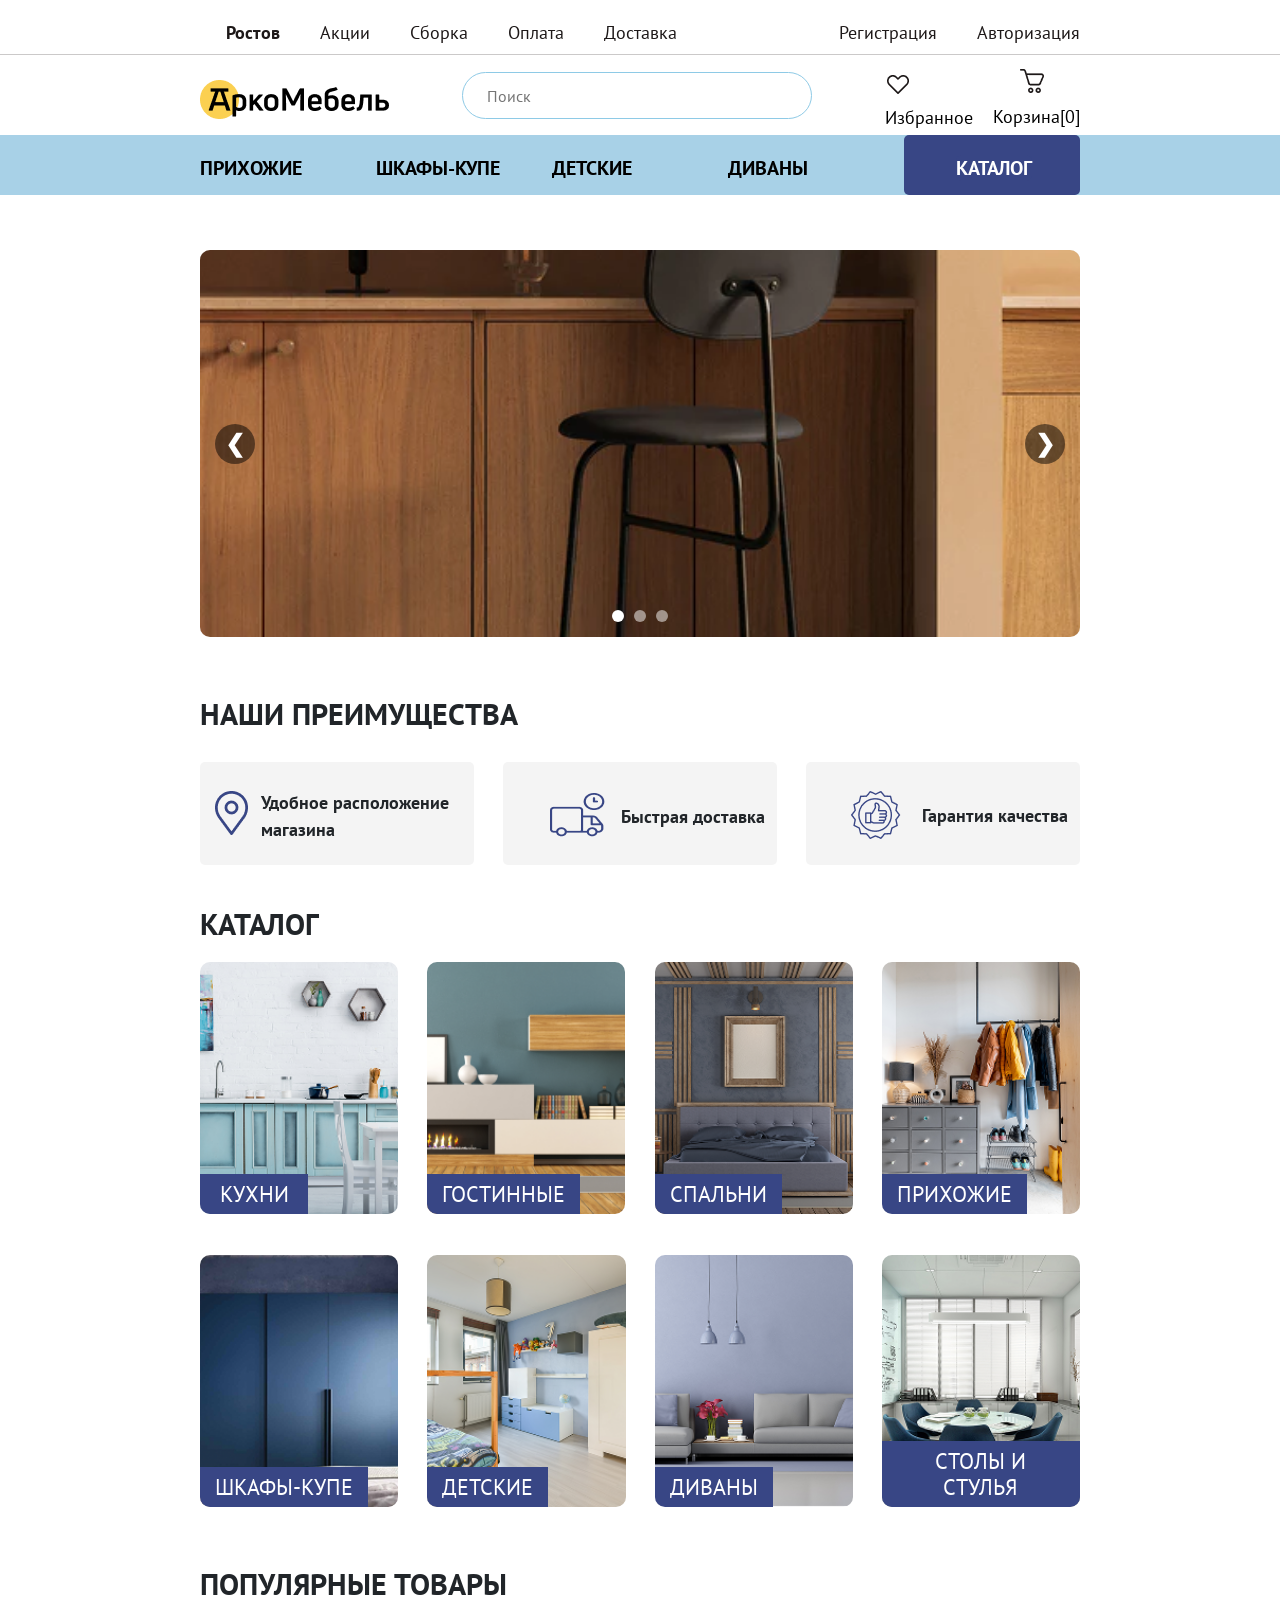
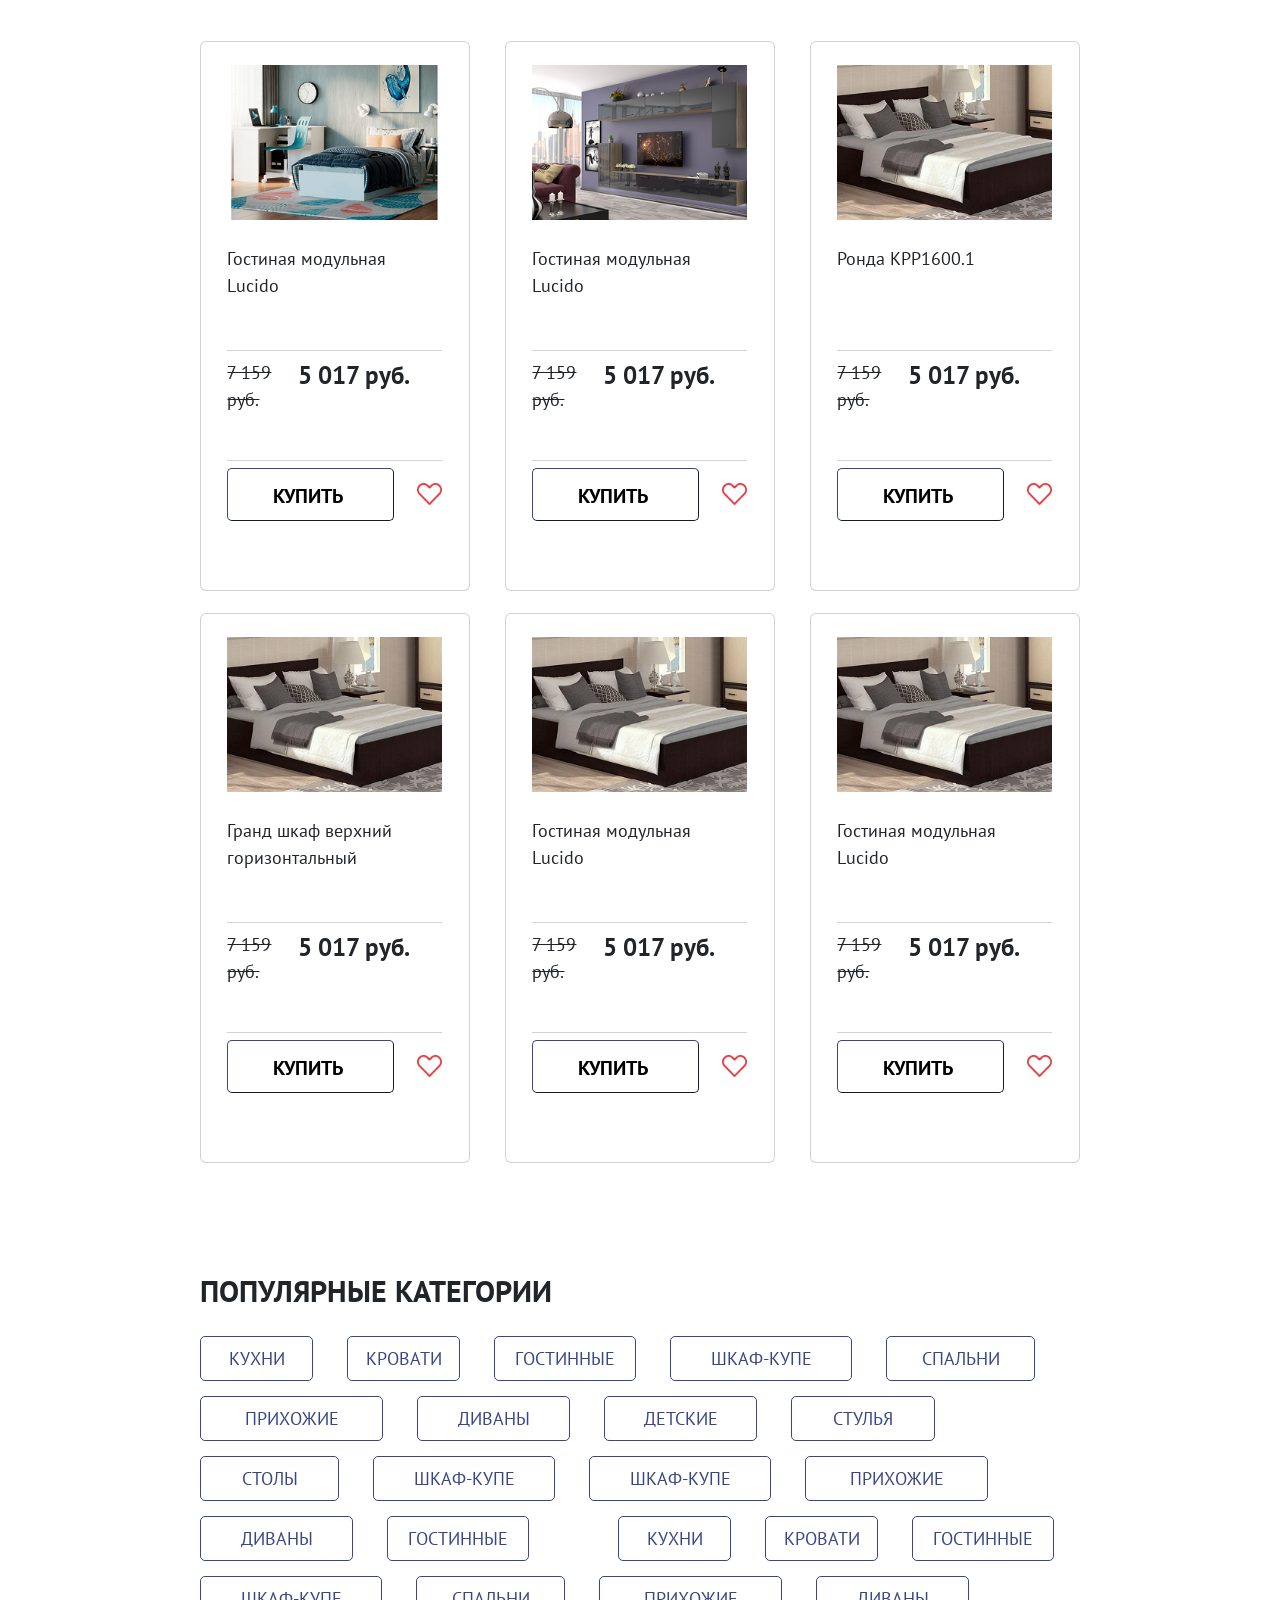
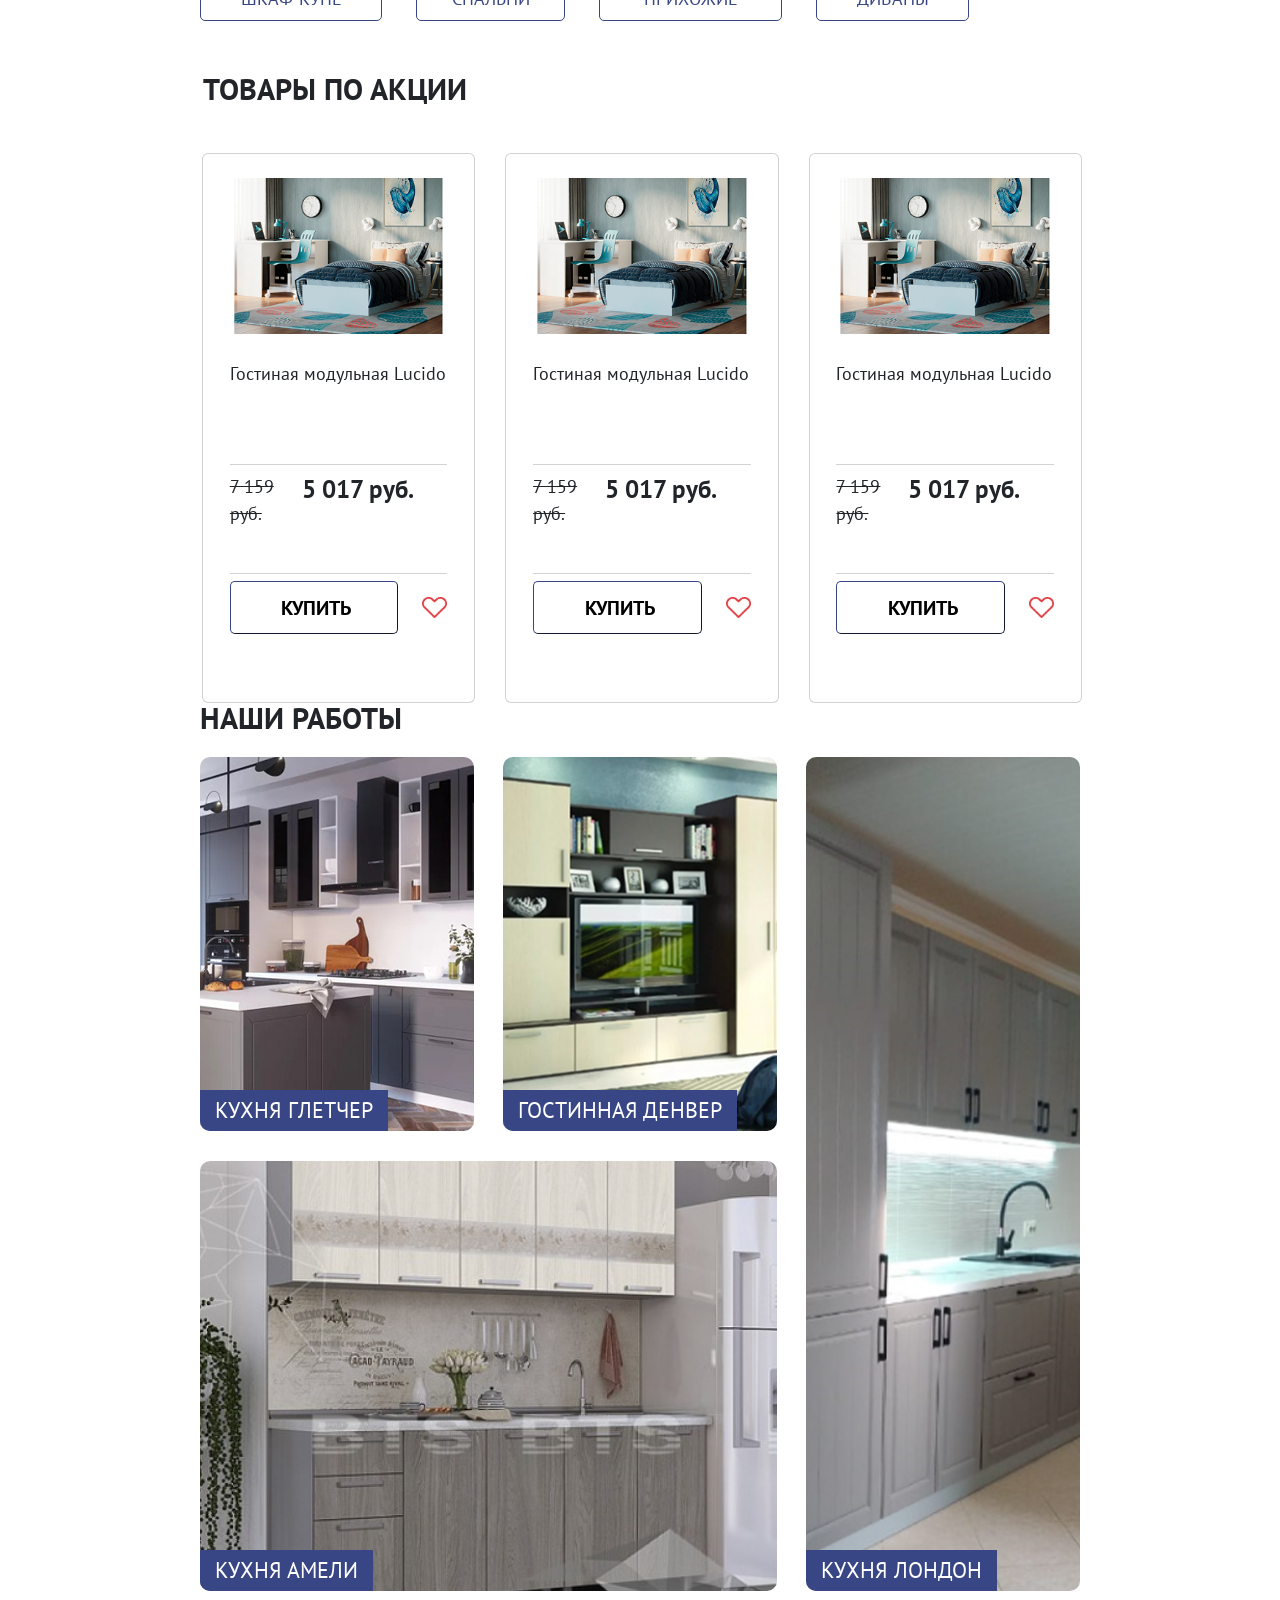
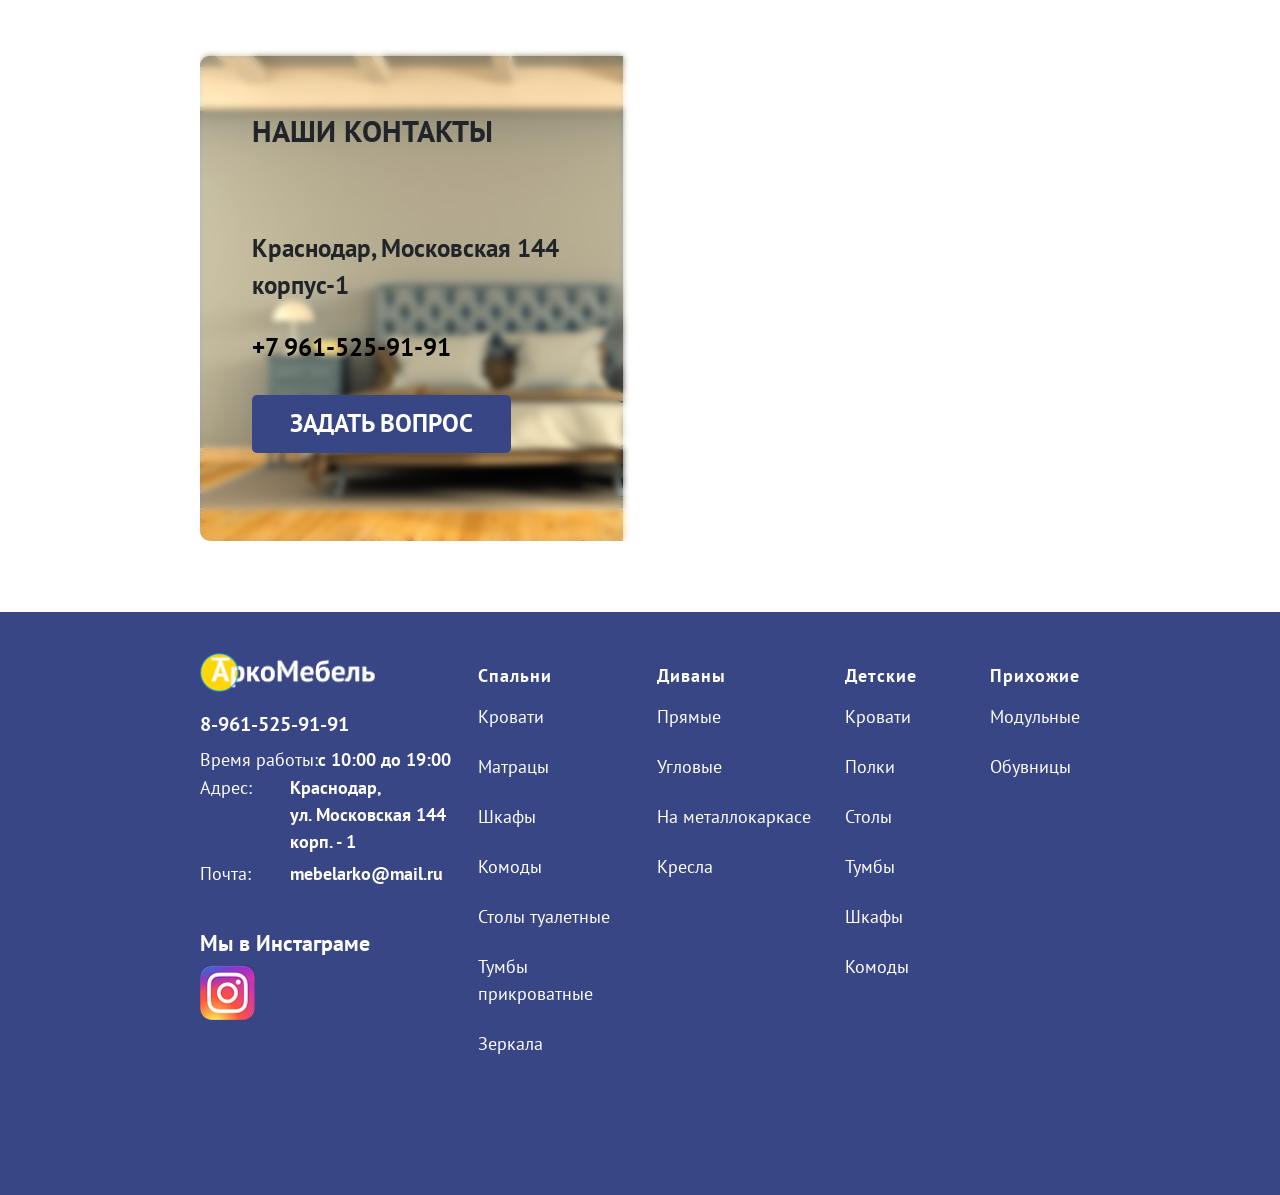
==== index.html @ fea95e52 "feat: add map" ====
<!DOCTYPE html>
<html lang="en">

<head>
    <meta charset="UTF-8">
    <meta name="viewport" content="width=device-width, initial-scale=1.0">
    <title>Акромебель</title>
    <link rel="stylesheet" href="styles/styles.css">
    <link rel="stylesheet" href="styles/header.css">
    <link rel="stylesheet" href="styles/main.css">
    <link rel="stylesheet" href="styles/footer.css">
    <link rel="stylesheet" href="styles/animations.css">
    <link rel="stylesheet" href="styles/preloader.css">
    <link rel="stylesheet" href="styles/slider.css">
    <link rel="preconnect" href="https://fonts.googleapis.com">
    <link rel="preconnect" href="https://fonts.gstatic.com" crossorigin>
    <link href="https://fonts.googleapis.com/css2?family=PT+Sans:wght@400&display=swap" rel="stylesheet">
    <link href="https://fonts.googleapis.com/css2?family=PT+Sans:wght@400;700&display=swap" rel="stylesheet">
    <link href="https://cdn.jsdelivr.net/npm/bootstrap@5.3.0/dist/css/bootstrap.min.css" rel="stylesheet">

</head>

<body class="page-main">

    <div id="preloader" class="preloader">
        <div class="spinner"></div>
    </div>

    <header></header>

    <main>
        <div class="wrapper">

            <div class="slider-container">
                <div class="slider">
                    <div class="slides">
                        <img src="images/Барный стул метталик.webp" alt="Слайд 1">
                        <img src="images/Детская кровть Сказка.jpg" alt="Слайд 2">
                        <img src="images/Диван прямой Люкс.jpg" alt="Слайд 3">
                    </div>
                    <button class="slider-btn prev">❮</button>
                    <button class="slider-btn next">❯</button>
                </div>
                <div class="slider-dots"></div>
            </div>

            <div class="advantages">
                <div class="advantagesText">
                    НАШИ ПРЕИМУЩЕСТВА
                </div>
                <div class="goodLocation">
                    <div class="goodLocation-logo">
                        <img src="images/logoLocation.png" alt="">
                    </div>
                    <div class="goodLocation-text">
                        Удобное расположение магазина
                    </div>
                </div>
                <div class="fastDelivery">
                    <div class="fastDelivery-logo">
                        <img src="images/logoDelivery.png" alt="">
                    </div>
                    <div class="fastDelivery-text">
                        Быстрая доставка
                    </div>
                </div>
                <div class="lowPrice">
                    <div class="lowPrice-logo">
                        <img src="images/logoPrice.png" alt="">
                    </div>
                    <div class="lowPrice-text">
                        <div>Низкие цены</div>
                        <div>Если найдете дешевле - <br>сделаем скидку</div>
                    </div>
                </div>
                <div class="qualityAssurance">
                    <div class="qualityAssurance-logo">
                        <img src="images/logo qualityAssurance.png" alt="">
                    </div>
                    <div class="qualityAssurance-text">
                        Гарантия качества
                    </div>
                </div>
            </div>

            <div class="catalog">
                <div class="catalogText">
                    КАТАЛОГ
                </div>
                <div class="catalogElements">
                    <div>
                        <img src="images/Кухни.png" alt="">
                        <div>КУХНИ</div>
                    </div>
                    <div>
                        <img src="images/Гостинные.png" alt="">
                        <div>ГОСТИННЫЕ</div>
                    </div>
                    <div>
                        <img src="images/Спальни.png" alt="">
                        <div>СПАЛЬНИ</div>
                    </div>
                    <div>
                        <img src="images/Прихожие.png" alt="">
                        <div>ПРИХОЖИЕ</div>
                    </div>
                    <div>
                        <img src="images/Шкафы-купе.png" alt="">
                        <div>ШКАФЫ-КУПЕ</div>
                    </div>
                    <div>
                        <img src="images/Детские.png" alt="">
                        <div>ДЕТСКИЕ</div>
                    </div>
                    <div>
                        <img src="images/Диваны.png" alt="">
                        <div>ДИВАНЫ</div>
                    </div>
                    <div>
                        <img src="images/Столы и стулья.png" alt="">
                        <div>СТОЛЫ И СТУЛЬЯ</div>
                    </div>
                </div>
            </div>
            <div class="popularProducts">
                <div class="popularProductsText">
                    ПОПУЛЯРНЫЕ ТОВАРЫ
                </div>
                <div class="productCards">
                    <div class="card">
                        <div class="cardImage">
                            <img src="images/Кровать 5.png" alt="">
                        </div>
                        <div class="cardText">Гостиная модульная Lucido</div>
                        <div class="cardPrice">
                            <div class="prePrice">7 159 руб.</div>
                            <div class="price">5 017 руб.</div>
                        </div>
                        <div class="buyButtonAndLike">
                            <button class="buyButton">КУПИТЬ</button>
                            <div class="like"><img src="images/like.png" alt=""></div>
                        </div>
                    </div>
                    <div class="card">
                        <div class="cardImage">
                            <img src="images/Lucido.png" alt="">
                        </div>
                        <div class="cardText">Гостиная модульная Lucido</div>
                        <div class="cardPrice">
                            <div class="prePrice">7 159 руб.</div>
                            <div class="price">5 017 руб.</div>
                        </div>
                        <div class="buyButtonAndLike">
                            <button class="buyButton">КУПИТЬ</button>
                            <div class="like"><img src="images/like.png" alt=""></div>
                        </div>
                    </div>
                    <div class="card">
                        <div class="cardImage">
                            <img src="images/Ронда.png" alt="">
                        </div>
                        <div class="cardText">Ронда КРР1600.1</div>
                        <div class="cardPrice">
                            <div class="prePrice">7 159 руб.</div>
                            <div class="price">5 017 руб.</div>
                        </div>
                        <div class="buyButtonAndLike">
                            <button class="buyButton">КУПИТЬ</button>
                            <div class="like"><img src="images/like.png" alt=""></div>
                        </div>
                    </div>
                    <div class="card">
                        <div class="cardImage">
                            <img src="images/Ронда.png" alt="">
                        </div>
                        <div class="cardText">Гранд шкаф верхний горизонтальный</div>
                        <div class="cardPrice">
                            <div class="prePrice">7 159 руб.</div>
                            <div class="price">5 017 руб.</div>
                        </div>
                        <div class="buyButtonAndLike">
                            <button class="buyButton">КУПИТЬ</button>
                            <div class="like"><img src="images/like.png" alt=""></div>
                        </div>
                    </div>
                    <div class="card">
                        <div class="cardImage">
                            <img src="images/Ронда.png" alt="">
                        </div>
                        <div class="cardText">Гостиная модульная Lucido</div>
                        <div class="cardPrice">
                            <div class="prePrice">7 159 руб.</div>
                            <div class="price">5 017 руб.</div>
                        </div>
                        <div class="buyButtonAndLike">
                            <button class="buyButton">КУПИТЬ</button>
                            <div class="like"><img src="images/like.png" alt=""></div>
                        </div>
                    </div>
                    <div class="card">
                        <div class="cardImage">
                            <img src="images/Ронда.png" alt="">
                        </div>
                        <div class="cardText">Гостиная модульная Lucido</div>
                        <div class="cardPrice">
                            <div class="prePrice">7 159 руб.</div>
                            <div class="price">5 017 руб.</div>
                        </div>
                        <div class="buyButtonAndLike">
                            <button class="buyButton">КУПИТЬ</button>
                            <div class="like"><img src="images/like.png" alt=""></div>
                        </div>
                    </div>
                    <div class="card">
                        <div class="cardImage">
                            <img src="images/Ронда.png" alt="">
                        </div>
                        <div class="cardText">Гостиная модульная Lucido</div>
                        <div class="cardPrice">
                            <div class="prePrice">7 159 руб.</div>
                            <div class="price">5 017 руб.</div>
                        </div>
                        <div class="buyButtonAndLike">
                            <button class="buyButton">КУПИТЬ</button>
                            <div class="like"><img src="images/like.png" alt=""></div>
                        </div>
                    </div>
                    <div class="card">
                        <div class="cardImage">
                            <img src="images/Ронда.png" alt="">
                        </div>
                        <div class="cardText">Гостиная модульная Lucido</div>
                        <div class="cardPrice">
                            <div class="prePrice">7 159 руб.</div>
                            <div class="price">5 017 руб.</div>
                        </div>
                        <div class="buyButtonAndLike">
                            <button class="buyButton">КУПИТЬ</button>
                            <div class="like"><img src="images/like.png" alt=""></div>
                        </div>
                    </div>
                </div>
            </div>

            <div class="popularCategory">
                <div class="popularCategoryText">
                    ПОПУЛЯРНЫЕ КАТЕГОРИИ
                </div>
                <div class="categoryes">
                    <button class="box box-1">КУХНИ</button>
                    <button class="box box-2">КРОВАТИ</button>
                    <button class="box box-3">ГОСТИННЫЕ</button>
                    <button class="box box-4">ШКАФ-КУПЕ</button>
                    <button class="box box-5">СПАЛЬНИ</button>
                    <button class="box box-6">ПРИХОЖИЕ</button>
                    <button class="box box-7">ДИВАНЫ</button>
                    <button class="box box-8">ДЕТСКИЕ</button>
                    <button class="box box-9">СТУЛЬЯ</button>
                    <button class="box box-10">СТОЛЫ</button>
                    <button class="box box-11">ШКАФ-КУПЕ</button>
                    <button class="box box-12">ШКАФ-КУПЕ</button>
                    <button class="box box-13">ПРИХОЖИЕ</button>
                    <button class="box box-14">ДИВАНЫ</button>
                    <button class="box box-15">ГОСТИННЫЕ</button>
                    <button class="box box-16">КУХНИ</button>
                    <button class="box box-17">КРОВАТИ</button>
                    <button class="box box-18">ГОСТИННЫЕ</button>
                    <button class="box box-19">ШКАФ-КУПЕ</button>
                    <button class="box box-20">СПАЛЬНИ</button>
                    <button class="box box-21">ПРИХОЖИЕ</button>
                    <button class="box box-22">ДИВАНЫ</button>
                    <button class="box box-23">ДЕТСКИЕ</button>

                </div>
            </div>

            <div class="saleProducts">
                <div class="saleProductsText">
                    ТОВАРЫ ПО АКЦИИ
                </div>
                <div class="saleProductCards">
                    <div class="card">
                        <div class="cardImage">
                            <img src="images/Кровать 5.png" alt="">
                        </div>
                        <div class="cardText">Гостиная модульная Lucido</div>
                        <div class="cardPrice">
                            <div class="prePrice">7 159 руб.</div>
                            <div class="price">5 017 руб.</div>
                        </div>
                        <div class="buyButtonAndLike">
                            <button class="buyButton">КУПИТЬ</button>
                            <div class="like"><img src="images/like.png" alt=""></div>
                        </div>
                    </div>
                    <div class="card">
                        <div class="cardImage">
                            <img src="images/Кровать 5.png" alt="">
                        </div>
                        <div class="cardText">Гостиная модульная Lucido</div>
                        <div class="cardPrice">
                            <div class="prePrice">7 159 руб.</div>
                            <div class="price">5 017 руб.</div>
                        </div>
                        <div class="buyButtonAndLike">
                            <button class="buyButton">КУПИТЬ</button>
                            <div class="like"><img src="images/like.png" alt=""></div>
                        </div>
                    </div>
                    <div class="card">
                        <div class="cardImage">
                            <img src="images/Кровать 5.png" alt="">
                        </div>
                        <div class="cardText">Гостиная модульная Lucido</div>
                        <div class="cardPrice">
                            <div class="prePrice">7 159 руб.</div>
                            <div class="price">5 017 руб.</div>
                        </div>
                        <div class="buyButtonAndLike">
                            <button class="buyButton">КУПИТЬ</button>
                            <div class="like"><img src="images/like.png" alt=""></div>
                        </div>
                    </div>
                    <div class="card">
                        <div class="cardImage">
                            <img src="images/Кровать 5.png" alt="">
                        </div>
                        <div class="cardText">Гостиная модульная Lucido</div>
                        <div class="cardPrice">
                            <div class="prePrice">7 159 руб.</div>
                            <div class="price">5 017 руб.</div>
                        </div>
                        <div class="buyButtonAndLike">
                            <button class="buyButton">КУПИТЬ</button>
                            <div class="like"><img src="images/like.png" alt=""></div>
                        </div>
                    </div>
                </div>
            </div>

            <div class="ourWorks">
                <div class="ourWorksText">
                    НАШИ РАБОТЫ
                </div>

                <div class="catalogElements">
                    <div>
                        <img src="images/Кухня глетчер.png" alt="">
                        <div>КУХНЯ ГЛЕТЧЕР</div>
                    </div>
                    <div>
                        <img src="images/Кухне денвер.png" alt="">
                        <div>ГОСТИННАЯ ДЕНВЕР

                        </div>
                    </div>
                    <div>
                        <img src="images/Кухня лондон.png" alt="">
                        <div>КУХНЯ ЛОНДОН</div>
                    </div>
                    <div>
                        <img src="images/Кухня амели.png" alt="">
                        <div>КУХНЯ АМЕЛИ</div>
                    </div>
                </div>
            </div>

            <div class="allContactsAndMap">
                <div class="allContacts">
                    <div class="ourConstactsText">
                        НАШИ КОНТАКТЫ
                    </div>
                    <div class="adress">
                        Краснодар, Московская 144 корпус-1
                    </div>
                    <div class="number">
                        +7 961-525-91-91
                    </div>
                    <button class="questionButton">ЗАДАТЬ ВОПРОС</button>
                </div>
                <div class="map"></div>
            </div>

            <div class="instagramPhotos">
                <p class="instagramPhotosText">МЫ В INSTAGRAM</p>
                <div class="photos">
                </div>
            </div>
        </div>

    </main>



    <footer></footer>
    <script src="https://api-maps.yandex.ru/2.1/?apikey=f76d4b5f-8d86-4d83-872c-23c8711ad134&lang=ru_RU"></script>
    <script src="/js/map.js"></script>
    <script src="/js/slider.js"></script>
    <script src="/js/auth.js"></script>
    <script src="/js/include.js"></script>
    <script src="https://cdn.jsdelivr.net/npm/bootstrap@5.3.0/dist/js/bootstrap.bundle.min.js"></script>
</body>

</html>
---- styles/styles.css ----
body {
    padding: 0;
    margin: 0;
    width: 100%;
    height: auto;
    
    
}

*, *::before, *::after {
  box-sizing: border-box;
  font-family: 'PT Sans', sans-serif;
}

.wrapper {
    max-width: 1920px;
    margin: 0 auto;
}


html, body {
    max-width: 100%;
    overflow-x: hidden;
}
---- styles/header.css ----
header {
    color: white;
    height: 191px;
    width: 100%;
    margin-top: 17px;

}

.header-wrapper {
    max-width: 1920px;
    margin: 0 auto;
}

.burger-menu {
    display: none;
    flex-direction: column;
    justify-content: space-around;
    width: 30px;
    height: 24px;
    background: transparent;
    border: none;
    cursor: pointer;
    padding: 0;
    z-index: 1000;
    position: relative;
    margin: 15px 0 0 20px;
}

.burger-menu span {
    width: 100%;
    height: 3px;
    background-color: #1D1818;
    border-radius: 2px;
    transition: all 0.3s ease;
}

.header1 {
    width: 100%;
    padding-left: 200px;
    height: 38px;
    background-color: white;
    display: grid;
    grid-template-columns: 94px 51px 57px 57px 72px 739px 108px 74px;
    grid-template-rows: 100%;
    border-bottom: 1px solid rgb(203, 201, 201);
    padding-top: 4px;
    gap: 38px;
    white-space: nowrap;
}

.city {
    grid-column: 1;
}

.promo {
    grid-column: 2;
}

.assembly {
    grid-column: 3;
}

.payment {
    grid-column: 4;
}

.delivery {
    grid-column: 5;
}

.our-work {
    grid-column: 7;
}

.contacts {
    grid-column: 8;
}

.header1 * {
    font-family: 'PT Sans', sans-serif;
    font-size: 18px;
    font-weight: 400;
    color: #1D1818;
    line-height: normal;
    letter-spacing: 0px;
}

.city a {
    font-weight: 700;
    padding-left: 24px;
}

.header1 ul {
    display: contents;
    margin: 0;
    padding: 0;
    list-style: none;
}

.header1 a {
    display: block;
    text-decoration: none;
    color: inherit;
}





.header1 li {
    /* border: 1px solid gray; */
    margin-left: 2px;
}


.header2 {
    width: 100%;
    padding-left: 200px;
    display: flex;
    flex-direction: row;
    height: 93px;
    background-color: white;
    color: #1D1818;
    font-family: 'PT Sans', sans-serif;
}

.logo {
    padding-top: 25px;
    flex: 0 0 188.95px;
}

.location {
    margin-left: 99px;
    margin-top: -6px;
    font-family: 'PT Sans', sans-serif;
    font-size: 18px;
    font-weight: 400;
    color: #1D1818;
    padding-top: 25px;
    flex: 0 0 227.18px;
}

.location a {
    display: inline-block;
    padding-top: 1px;
    color: #E13B3F;
    text-decoration: underline;
}

.search {
    transform: translateY(-28px);
    margin-left: 67px;
    flex: 0 0 227.18px;
}

.search-box {
    width: 296px;
    margin: 50px auto;
    position: relative;
}

.search-input {
    width: 100%;
    font-family: 'PT Sans', sans-serif;
    padding: 12px 40px 10px 23px;
    padding-left: 24px;
    padding-top: 11px;
    border: 1px solid #8ecae6;
    border-radius: 25px;
    outline: none;
    font-size: 16px;
}



.phoneNumber {
    padding-top: 12px;
    margin-left: 73px;
    flex: 0 0 227.18px;
}

.number {
    font-size: 22px;
    color: black;
    font-weight: bold;
    display: flex;
    align-items: center;
    gap: -22px;
    font-size: 22px;
    color: black;
    font-weight: bold;
}

.number img {
    display: inline-block;
    margin-top: -3px;
    padding-right: 8px;
}

.phoneClick {
    border: 1px solid #E13B3F;
    border-radius: 6px;
    background-color: white;
    color: #E13B3F;
    margin-left: 27px;
    margin-top: 4px;
    font-family: 'PT Sans', sans-serif;
    font-size: 18px;
    width: 177px;
    height: 35px;
    display: flex;
    align-items: flex-start;
    justify-content: center;
    padding-top: 4px;
    cursor: pointer;
}



.autorization {
    display: grid;
    place-items: center;
    max-height: 49px;
    gap: 10px;
    padding-top: 20px;
    margin-left: 67px;
    font-size: 18px;
}

.autorization img {
    display: inline-block;
    margin-left: -3px;
}

.liked {
    display: grid;
    max-height: 49px;
    gap: 10px;
    padding-top: 20px;
    margin-left: 41px;
    font-size: 18px;
}

.liked img {
    padding-left: 2px;
}

.basket {
    display: grid;
    place-items: center;
    max-height: 49px;
    gap: 10px;
    padding-top: 14px;
    margin-left: 35px;
    font-size: 18px;
}

.basket img {
    margin-left: -9px;
}

.header3 {
    width: 100%;
    padding-left: 200px;
    display: grid;
    font-size: 20px;
    font-weight: bold;
    grid-template-columns: 168px 206px 187px 205px 227px 183px 154px 191px;
    grid-template-rows: 100%;
    color: black;
    height: 60px;
    background-color: #A8D1E7;
}

.header3 div {
    padding-top: 18px;
}


.header3 a {
    color: black;
    text-decoration: none;
}


.header3 a:hover {
    color: gray;
}


.whereWatch {
    color: white;
    background-color: #384685;
    border-radius: 5px;
    padding-left: 17px;
    width: 100%;
    text-align: center;
}

.whereWatch a {
    color: white;
    background-color: #384685;
    border-radius: 5px;
}

.header1,
.header2,
.header3 {
    padding-left: calc(max(0px, (100vw - 1920px) / 2) + 200px);
    padding-right: calc(max(0px, (100vw - 1920px) / 2) + 200px);
}






@media (max-width: 1919px) {
    .header1 {
        grid-template-columns: repeat(5, auto) 1fr auto auto;
    }



    .header3 {
        grid-template-columns:
            minmax(100px, 1.1fr) minmax(120px, 1.35fr) minmax(110px, 1.2fr) minmax(120px, 1.35fr) minmax(130px, 1.5fr) minmax(110px, 1.2fr) minmax(100px, 1fr) minmax(150px, 1.9fr);
    }

    @media (max-width: 1919px) {
        .header2 {
            gap: 20px;
            height: auto;
            min-height: 80px;
        }

        .logo {
            flex: 0 0 auto;
        }

        .location {
            display: none;
            margin-left: 0;
            flex: 1 1 auto;
            min-width: 180px;
        }

        .search {
            display: flex;
            justify-content: center;
            align-items: center;
            position: center;
            transform: translateY(0);
            margin-left: 0;
            flex: 2 1 300px;
            padding-right: 0;
        }

        .search-box {
            width: 100%;
            max-width: 350px;
            margin: 0;
        }

        
        .phoneNumber {
            margin-left: 0;
            flex: 0 0 auto;
            display: flex;
            flex-direction: column;
            align-items: center;
        }


        .number {
            font-size: clamp(16px, 2vw, 22px);
        }

        .phoneClick {
            margin-left: 0;
            width: auto;
            padding: 4px 12px;
            white-space: nowrap;
        }

        .autorization,
        .liked,
        .basket {
            margin-left: 0;
        }

        .header3 a {
            white-space: nowrap;

        }

        .whereWatch {
            padding-right: 7%;
            
        }

    }

    .burger-menu {
        display: none;
        flex-direction: column;
        justify-content: space-around;
        width: 30px;
        height: 24px;
        background: transparent;
        border: none;
        cursor: pointer;
        padding: 0;
        z-index: 1000;
        position: relative;
        margin: 15px 0 0 20px;
    }

    .burger-menu span {
        width: 100%;
        height: 3px;
        background-color: #1D1818;
        border-radius: 2px;
        transition: all 0.3s ease;
    }

  
    @media (max-width: 1440px) {
        .header3 {
            grid-template-columns: repeat(5, 1fr) !important;
        }

        .header3>div:nth-child(-n+3) {
            display: none;
        }
    }

    @media (max-width: 1200px) {
        .burger-menu {
            display: flex;
            justify-self: right;
            margin-right: 2%;
            position: absolute;
            margin-top: 20px;
        }

        .header1,
        .autorization,
        .liked,
        .basket {
            display: none;
        }

        .header2 {
            padding-left: 0;
        }

        .header3 {
            padding-right: 0;
            padding-left: 0;
        }
    }

    @media (max-width: 1000px) {

        .header1,
        .header2,
        .header3 {
            padding-left: 2%;
        }
    }

    @media (max-width: 768px) {
        .header2 {
            height: 150px;
            flex-direction: column;
            align-items: center;
            justify-content: center;
            height: 150px;
            padding: 10px 0;
            gap: 10px;
        }

        .logo {
            padding-top: 0;
            flex: none;
        }

        .search {
            transform: none;
            margin-left: 0;
            flex: none;
            width: 100%;
            max-width: 100%;
        }

        .header3 {
            grid-template-columns: repeat(3, 1fr) !important;
        }

        .header3>div:nth-child(-n+5) {
            display: none;
        }
    }

    @media (max-width: 400px) {
        .header3 {
            grid-template-columns: repeat(2, 1fr) !important;
        }

        .header3>div:nth-child(-n+6) {
            display: none;
        }
    }

    @media (max-width: 320px) {
        .header3 {
            grid-template-columns: repeat(1, 1fr) !important;
        }

        .header3>div:nth-child(-n+7) {
            display: none;
        }
    }

    @media (max-width: 1440px) {
        .categoryes>button:last-child {
            display: none;
        }

        .phoneNumber {
            display: none;
        }
    }
}
---- styles/main.css ----
main {
     height: auto;
     padding-left: 200px;
     padding-right: 200px;
     padding-top: 42px;
     width: 100%;
 }

 .rectangle {
     width: 100%;
     height: 387px;
     background-color: #C4C4C4;
     border-radius: 10px;
 }

 .advantages {
     margin-top: 54px;
     width: 100%;
     height: 200px;
     display: grid;
     grid-template-columns: repeat(4, 1fr);
     grid-template-rows: 37px 1fr;
     gap: 15% 29px;
     padding-bottom: 3%;
 }

 .advantagesText {
     font-size: 30px;
     font-weight: bold;
 }

 .advantages>*:not(:first-child) {
     background-color: #F4F4F4;
     border-radius: 5px;
 }

 .advantagesText {
     grid-row: 1;
     grid-column: 1 / -1;
 }

 .goodLocation,
 .fastDelivery,
 .lowPrice,
 .qualityAssurance {
     display: grid;
 }

 .goodLocation {
     grid-template-columns: 33px 1fr;
     gap: 2%;
     padding-left: 5.5%;
     align-content: center;
 }

 .goodLocation img {
     height: 100%;
     width: 100%;
     object-fit: none;
 }

 .goodLocation-text {
     align-content: center;
     font-weight: bold;
     font-size: 18px;
     padding-left: 3.3%;
     padding-top: 2.1%;
 }



 .fastDelivery {
     grid-template-columns: 33px 1fr;
     gap: 10%;
     padding-left: 17%;
     padding-top: 1%;
     align-content: center;
 }

 .fastDelivery-text {
     align-content: center;
     font-weight: bold;
     font-size: 18px;
     padding-left: 9.2%;
     padding-top: 2%;
 }

 .lowPrice {
     grid-template-columns: 7fr 21fr;
     gap: 14%;
     align-content: center;
 }

 .lowPrice-logo {
     padding-top: 16%;
     padding-left: 70%;
 }

 .lowPrice-text {
     padding-left: 0.5%;
 }

 .cartRef {
    text-decoration: none;
    color: black;
 }

  .favoritesRef {
    text-decoration: none;
    color: black;
 }

 .lowPrice-text div:first-child {
     font-weight: bold;
     font-size: 18px;
     height: 41%;
 }

 .qualityAssurance {
     font-weight: bold;
     font-size: 18px;
     grid-template-columns: 12.2fr 25fr;
     gap: 14%;
     align-content: center;
 }

 .qualityAssurance-logo {
     padding-top: 4%;
     padding-left: 58%;
 }

 .qualityAssurance-text {
     padding-top: 3.1%;
     align-content: center;
 }

 .catalog {
     margin-top: 1.1%;

 }

 .catalogText {
     font-size: 30px;
     font-weight: bold;
 }

 .catalogElements {
     padding-top: 1.9%;
     width: 100%;
     height: 588px;
     gap: 41px 29px;
     padding-bottom: 3%;
     display: grid;
     grid-template-columns: repeat(4, 1fr);
     grid-template-rows: repeat(2, 1fr);
 }

 .catalogElements>div {
     border-radius: 10px;
     position: relative;
     overflow: hidden;
 }

 .catalogElements>div img {
     width: 100%;
     height: 100%;
     object-fit: cover;
     display: block;
 }

 .catalogElements>div>div {
     position: absolute;
     bottom: 0;
     left: 0;
     background-color: #384685;
     color: white;
     font-size: 22px;
     padding: 7px 15px;
     text-align: center;
     min-width: 108px;
     width: auto;
     line-height: 1.2;
     letter-spacing: 6.5%;
 }

 .popularProducts {
     margin-top: 27px;
     max-height: 2020px;
 }

 .productCards {
     display: grid;
     grid-template-columns: repeat(4, 1fr);
     margin-top: 35px;
     width: 100%;
     /* min-height: 550px; */
     /* height: 1010px; */
     gap: 22px 35px;
 }

 .popularProductsText {
     font-weight: bold;
     font-size: 30px;
 }

 .card {
     padding-top: 8.8%;
     padding-left: 9.8%;
     padding-right: 9.9%;
     padding-bottom: 5%;
     display: grid;
     grid-template-rows: 203fr 89fr 61fr 70fr;
     min-height: 550px;
 }


 .card>div {
     background-color: white;
     height: 100%;
     width: 100%;
 }

 .card img {
     grid-row: 1;
     width: 100%;
     height: 100%;
     object-fit: cover;
     display: block;
     aspect-ratio: 149 / 107;
 }



 .card div:last-child {
     grid-row: 0;
 }

 .cardText {
     font-size: 18px;
     padding-top: 12%;
 }

 .cardPrice {
     border-top: lightgray 1px solid;
     border-bottom: lightgray 1px solid;
     display: flex;
     ;
     flex-direction: row;
 }

 .prePrice {
     text-decoration-line: line-through;
     padding-top: 4%;
     font-size: 18px;
     width: 33%;
 }

 .price {
     padding-top: 3%;
     font-size: 25px;
     font-weight: bold;
 }

 .buyButtonAndLike {
     padding-top: 3.09%;
     display: flex;
     flex-direction: row;
 }

 .buyButton {
     height: 53px;
     width: 220px;
     border-radius: 5px;
     border-width: 1px;
     border-color: #384685;
     font-size: 20px;
     font-weight: bold;
     background-color: white;
     padding-right: 5%;
     padding-top: 2%;
 }



 .buyButton:hover {
     background-color: #384685;
     color: white;
 }

 .like {
     width: 34px;
     height: 29px;
     margin-left: 11%;
     margin-top: 5.5%;
 }

 .like>img {
     display: block;
     object-fit: scale-down;

 }

 .popularCategory {
     padding-top: 12%;
     font-size: 18px;
 }

 .popularCategoryText {
     font-weight: bold;
     font-size: 30px;
 }

 .categoryes {
     display: flex;
     flex-wrap: wrap;
     gap: 15px 34px;
     width: 100%;
     padding-top: 2.6%;
 }

 .method-buttons {
     display: flex;
     flex-wrap: wrap;
     gap: 15px 15px;
     width: 100%;
     padding-top: 2.6%;
     margin-bottom: 3%;
 }

 .saleProductsText {
     padding-left: 3px;
 }

 .box {
     display: flex;
     background-color: white;
     /* padding: 15px 29px 12px 27px; */
     border: 1px solid #384685;
     font-size: 18px;
     color: #384685;
     border-radius: 5px;
     align-items: center;
     height: 45px;
     justify-content: center;
 }



 .box-1 {
     min-width: 113px;
 }

 .box-2 {
     min-width: 113px;
 }

 .box-3 {
     min-width: 142px;
 }

 .box-4 {
     min-width: 182px;
 }

 .box-5 {
     min-width: 149px;
 }

 .box-6 {
     min-width: 183px;
 }

 .box-7 {
     min-width: 153px;
 }

 .box-8 {
     min-width: 153px;
 }

 .box-9 {
     min-width: 144px;
 }

 .box-10 {
     min-width: 139px;
 }

 .box-11 {
     min-width: 182px;
 }

 .box-12 {
     min-width: 182px;
 }

 .box-13 {
     min-width: 183px;
 }

 .box-14 {
     min-width: 153px;
 }

 .box-15 {
     min-width: 142px;
     margin-right: 55px;
 }

 .box-16 {
     min-width: 113px;
 }

 .box-17 {
     min-width: 113px;
 }

 .box-18 {
     min-width: 142px;
 }

 .box-19 {
     min-width: 182px;
 }

 .box-20 {
     min-width: 149px;
 }

 .box-21 {
     min-width: 183px;
 }

 .box-22 {
     min-width: 153px;
 }

 .box-23 {
     min-width: 153px;
 }


 .box:hover {
     background-color: #384685;
     color: white;
 }


 .saleProducts {
     padding-top: 5.1%;
 }

 .saleProductsText {
     font-weight: bold;
     font-size: 30px;
 }



 .saleProductCards {
     display: grid;
     grid-template-columns: repeat(4, 1fr);
     margin-top: 42px;
     width: 100%;
     height: 490px;
     margin-left: 2px;
     /* grid-template-rows: 1fr 1fr; */
     gap: 30px;
 }

 .saleProductCards button {
     padding-left: 15px;
     padding-top: 2px;
 }

 .ourWorksText {
     font-weight: bold;
     font-size: 30px;
     padding-top: 5.9%;
 }

 .ourWorks .catalogElements {
     grid-template-columns: 1fr 1fr 1fr;
     grid-template-rows: 374px 430px;
     gap: 30px 29px;
     height: auto;
     padding-bottom: 0;

 }

 .ourWorks .catalogElements>div:nth-child(3) {
     grid-row: span 2;
 }

 .ourWorks .catalogElements>div:nth-child(4) {
     grid-column: span 2;
 }

 .allContactsAndMap {
     padding-top: 65px;
     display: flex;
     flex-direction: row;
     height: 550px;
     border-radius: 10px;
     overflow: hidden;

 }

 .allContacts {
     display: flex;
     position: relative;
     flex-direction: column;
     flex: 0.81;
     background-image: url('../images/blue-master-bedroom.png');
     padding-left: 52px;
     padding-top: 52px;
     object-fit: cover;
 }

 .allContacts::after {
     content: "";
     position: absolute;
     top: 0;
     left: 0;
     right: 0;
     bottom: 0;
     background: inherit;
     filter: sepia(30%) saturate(200%) blur(3px);
     overflow: hidden;
     z-index: 1;
 }


 .ourConstactsText {
     position: relative;
     z-index: 2;
     font-size: 30px;
     font-weight: bold;
 }

 .adress {
     margin-top: 77px;
     z-index: 2;
     font-size: 25px;
     font-weight: bold;
 }

 .allContacts>.number {
     margin-top: 24px;
     z-index: 2;
     font-size: 25px;
     font-weight: bold;
 }

 .questionButton {
     margin-top: 7.8%;
     z-index: 2;
     font-weight: bold;
     height: 58px;
     width: 259px;
     border-radius: 5px;
     border-width: 0px;
     border-color: #384685;
     font-size: 25px;
     font-weight: bold;
     background-color: #384685;
     color: white;
 }

 .questionButton:hover {
     color: #C4C4C4;
 }

 .map {
     background-image: url('../images/cart.png');
     flex: 1;
     z-index: 2;
 }

 .instagramPhotos {
     padding-top: 105px;
     padding-left: 3px;
 }

 .instagramPhotosText {
     font-size: 30px;
     font-weight: bold;
     margin: 0;
     padding: 0;
 }

 .photos {
     height: 769px;
     padding: 0;
     margin-top: 40px;
     margin-left: 172px;
     margin-right: 177px;
     background-image: url('../images/instphoto.png');
     background-repeat: no-repeat;

 }

 @media (max-width: 1919px) {

     .instagramPhotos {
         display: none;
     }
 }

 @media (max-width: 1600px) {
   .page-main   .productCards {
         display: grid;
         grid-template-columns: repeat(3, 1fr);
     }

     .page-main .productCards>*:nth-last-child(-n+2) {
         display: none;
     }

     .page-main .saleProductCards {
         grid-template-columns: repeat(3, 1fr);
         height: 490px;
         gap: 30px;
     }

     .page-main .saleProductCards>*:nth-last-child(-n+1) {
         display: none;
     }


     @media (max-width: 1440px) {
         .advantages {
             grid-template-columns: repeat(3, 1fr);
             grid-template-rows: auto 1fr;
         }

         .lowPrice {
             display: none;
         }
     }

     @media (max-width: 1200px) {
         main {
             padding-left: 10px;
             padding-right: 10px;
         }
     }


     @media (max-width: 1000px) {
         .catalogElements {
             height: auto;
             grid-template-columns: repeat(3, 1fr);
             grid-template-rows: repeat(2, 1fr);
         }

         .catalogElements>* {
             font-size: 10px;
         }

      .page-main    .productCards {
             display: grid;
             grid-template-columns: repeat(2, 1fr);
             grid-template-rows: repeat(1, 1fr);
             /* margin-bottom: 170px; */
         }

      .page-main    .productCards>*:nth-last-child(-n+4) {
             display: none;
         }

         .page-main .saleProductCards {
             grid-template-columns: repeat(2, 1fr);
             margin-bottom: 100px;
         }

         .page-main .saleProductCards>*:nth-last-child(-n+2) {
             display: none;
         }


         @media (max-width: 768px) {
             .advantages {
                 margin-top: 9%;
                 grid-template-columns: repeat(2, 1fr);
             }

             .advantages>div>div {
                 font-size: 14px;
             }

             .card {
                 max-width: 450px;
             }



             .popularProducts .card {
                 height: 550px;
             }

             .like {
                 margin-top: -1px;
             }

             .popularCategoryText {
                 margin-top: 5%;
             }

             .popularCategory {
                 padding-top: 0;
             }

             .qualityAssurance {
                 display: none;
             }

             .catalogElements {
                 height: auto;
                 grid-template-columns: repeat(2, 1fr);
                 grid-template-rows: repeat(2, 1fr);
             }

             .catalogElements>div>div {
                 font-size: 14px;
             }

          .page-main    .productCards {
                 display: grid;
                 grid-template-columns: repeat(1, 1fr);
                 grid-template-rows: repeat(1, 1fr);
                 justify-items: center;
                 margin-bottom: 0;
             }

             .categoryes {
                 margin-bottom: 11%;
             }

             .categoryes button:nth-child(-n+13) {
                 display: none;
             }

          .page-main    .productCards>*:nth-last-child(-n+7) {
                 display: none;
             }


             .page-main .saleProductCards {
                 grid-template-columns: repeat(1, 1fr);
                 margin-bottom: 50px;
                 height: 550px;
                 justify-items: center;
             }

             .page-main .saleProductCards .card {
                 height: 550px;
             }

             .page-main .saleProductCards>*:nth-last-child(-n+3) {
                 display: none;
             }


             .ourWorks .catalogElements {
                 height: auto;
                 grid-template-columns: repeat(1, 1fr);
                 grid-template-rows: repeat(2, 1fr);
             }

             .ourWorks .catalogElements>div>div {
                 font-size: 18px;
             }

             .ourWorks .catalogElements>*:nth-last-child(-n+2) {
                 display: none;
             }

             .allContactsAndMap {
                 flex-direction: column;
                 height: 1000px;
                 max-width: 100%;
             }



         }

         @media (max-width: 400px) {
             .allContacts {
                 padding-left: 10%;
             }
         }

         @media (max-width: 320px) {
             .catalogElements {
                 height: auto;
                 grid-template-columns: repeat(1, 1fr);
                 grid-template-rows: repeat(2, 1fr);
                 margin-bottom: 20%;
             }

             .catalogElements>*:nth-last-child(-n+6) {
                 display: none;
             }

             .ourWorksText {
                 display: none;
             }

             .page-main .saleProductCards {
                 margin-bottom: 0;
             }

             .categoryes button:nth-child(-n+16) {
                 display: none;
             }

             .box {
                 width: 100%;
             }

             .allContacts {
                 padding-left: 5%;
             }

         }
     }
 }
---- styles/footer.css ----
footer {
    margin-top: 71px;
    height: 583px;
    background-color: #384685;
    padding-left: calc(max(0px, (100vw - 1920px) / 2) + 200px);
    padding-right: calc(max(0px, (100vw - 1920px) / 2) + 200px);
    color: white;
}

footer>.wrapper {
    display: flex;
    flex-direction: row;
}

.leftFooter {
    flex: 0.35;
    display: flex;
    flex-direction: column;
    padding-top: 37px;
}

.footerLogo {
    flex: 1;
    max-width: 175px;
    max-height: 48px;
}

.footerLogo img {
    width: 100%;
    height: 100%;
    object-fit: contain;
}

.footerNumber {
    margin-top: 5%;
    flex: 1;
    font-size: 20px;
    font-weight: bold;
    max-height: 25px;
}

.rightFooter {
    flex: 1;
}

.workTime,
.footerAdress,
.footerMail {
    display: flex;
    flex-direction: row;
}

.workTime>.footerText {
    flex: 0.56;
    font-size: 18px;
    white-space: nowrap;
}

.workTime>.footerContent {
    flex: 1;
    font-size: 18px;
    font-weight: bold;
    white-space: nowrap;
}

.workTime {
    margin-top: 4.6%;
    max-height: 18px;
}

.footerAdress>.footerText {
    flex: 0.56;
    font-size: 18px;
}

.footerAdress>.footerContent {
    flex: 1;
    font-size: 18px;
    font-weight: bold;
}

.footerAdress {
    margin-top: 4%;
}

.footerMail>.footerText {
    flex: 0.56;
    font-size: 18px;
}

.footerMail>.footerContent {
    flex: 1;
    font-size: 18px;
    font-weight: bold;
}

.footerMail {
    margin-top: 2.2%;
}

.instagram {
    display: flex;
    margin-top: 15.9%;
    height: auto;
    flex-direction: column;
}

.instagramText {
    flex: 1;
    font-size: 22px;
    font-weight: bold;
}

.instagramLogo {
    flex: 1;
    margin-top: 2%;
}


.rightFooter {
    display: flex;
    padding-top: 50px;
    flex-direction: row;
}

.rightFooter>ul {
    gap: 2px;
}

.rightFooter>ul,
li {
    list-style-type: none;
    padding: 0;
    margin: 0;
}

.rightFooter>ul {
    display: flex;
    flex-direction: column;
    gap: 23px;
    font-size: 18px;
}

.rightFooter>ul li:first-child {
    font-weight: bold;
    height: 18px;
    letter-spacing: 1px;
}

footer ul li a {
    color: white;
    text-decoration: none;
}

footer ul li a:hover {
    color: gray;
}

.rightFooter>ul {
    flex: 1;
}

.rightFooter>ul:nth-child(1) {
    min-width: 153px;
}

.rightFooter>ul:nth-child(2) {
    min-width: 153px;
    margin-left: 39px;
}

.rightFooter>ul:nth-child(3) {
    min-width: 169px;
    margin-left: 27px;
}

.rightFooter>ul:nth-child(4) {
    min-width: 154px;
    margin-left: 10px;
}

.rightFooter>ul:nth-child(5) {
    margin-left: 34px;
}

.rightFooter>ul:nth-child(6) {
    margin-left: 65px;
}

.rightFooter>ul:nth-child(7) {
    margin-left: 50px;
}

@media (max-width: 1919px) {
    .rightFooter ul:last-child {
        display: none;
    }

    
}

@media (max-width: 1700px) {
    .rightFooter ul:nth-child(-n+1) {
        display: none;
    }

    
}

@media (max-width: 1280px) {
    .rightFooter ul:nth-child(-n+2) {
        display: none;
    }
}

@media (max-width: 1200px) {
    footer {
        padding-left: 20px;
        padding-right: 20px;

    }
}

@media (max-width: 1080px) {
    .rightFooter ul:nth-child(-n+3) {
        display: none;
    }
}

@media (max-width: 900px) {
    .rightFooter ul:nth-child(-n+4) {
        display: none;
    }
}

@media (max-width: 768px) {
   .rightFooter ul:nth-child(-n+5) {
        display: none;
    }
}

@media (max-width: 530px) {
   .rightFooter {
        display: none;
    }

    .leftFooter {
        flex: 1;
    }
}
---- styles/animations.css ----
.header1 a {
    transition: color 0.3s ease, transform 0.3s ease;
}

.header1 a:hover {
    color: #E13B3F;
    transform: translateY(-2px);
}

.header1 a::after {
    content: "";
    display: block;
    height: 2px;
    background: #E13B3F;
    transform: scaleX(0);
    transition: transform 0.3s ease;
}

.header1 a:hover::after {
    transform: scaleX(1);
}

.burger-menu span {
    transition: all 0.4s cubic-bezier(0.68, -0.55, 0.27, 1.55);
}

.burger-menu:hover span:nth-child(1) {
    transform: rotate(45deg) translateY(8px);
}


.phoneClick {
    transition: all 0.3s ease;
}

.phoneClick:hover {
    background-color: #E13B3F;
    color: white;
    transform: scale(1.05);
}

.search-input {
    transition: all 0.3s ease;
}

.search-input:focus {
    box-shadow: 0 0 10px #8ecae6;
    transform: scale(1.02);
}

.card {
    transition: all 0.3s ease;
}

.card:hover {
    transform: translateY(-10px);
    box-shadow: 0 10px 20px rgba(0, 0, 0, 0.2);
}

.cardImage img {
    transition: transform 0.4s ease;
}

.card:hover img {
    transform: scale(1.1);
}

.buyButton {
    transition: all 0.3s ease;
}

.buyButton:hover {
    transform: scale(1.1);
    background: black;
    color: white;
}

.like img:hover {
    animation: pulse 0.6s ease;
}

@keyframes pulse {
    0% {
        transform: scale(1);
    }

    50% {
        transform: scale(1.3);
    }

    100% {
        transform: scale(1);
    }
}

.box {
    transition: all 0.3s ease;
}

.box:hover {
    transform: rotate(-2deg) scale(1.05);
}

.box:disabled {
    opacity: 0.6;
    cursor: not-allowed;
    transform: none !important;
}

.box:disabled:hover {
    transform: none;
    color: #384685;
    background-color: white;
}

.advantages,
.catalog,
.popularProducts {
    animation: fadeIn 1s ease;
}

@keyframes fadeIn {
    from {
        opacity: 0;
        transform: translateY(30px);
    }
    to {
        opacity: 1;
        transform: translateY(0);
    }
}

.advantages img {
    transition: transform 0.3s ease;
}

.advantages img:hover {
    transform: rotate(10deg) scale(1.2);
}

.questionButton {
    transition: all 0.3s cubic-bezier(0.25, 1.5, 0.5, 1);
}

.questionButton:hover {
    transform: scale(1.1) translateY(-3px);
}

.catalogElements > div {
    opacity: 0;
    transform: translateY(40px) scale(0.95);
    animation: catalogFadeUp 0.6s ease forwards;
}

.catalogElements > div:nth-child(1) { animation-delay: 0.1s; }
.catalogElements > div:nth-child(2) { animation-delay: 0.2s; }
.catalogElements > div:nth-child(3) { animation-delay: 0.3s; }
.catalogElements > div:nth-child(4) { animation-delay: 0.4s; }
.catalogElements > div:nth-child(5) { animation-delay: 0.5s; }
.catalogElements > div:nth-child(6) { animation-delay: 0.6s; }
.catalogElements > div:nth-child(7) { animation-delay: 0.7s; }
.catalogElements > div:nth-child(8) { animation-delay: 0.8s; }

@keyframes catalogFadeUp {
    to {
        opacity: 1;
        transform: translateY(0) scale(1);
    }
}

.catalogElements > div {
    transition: transform 0.3s cubic-bezier(0.25, 1.5, 0.5, 1),
                box-shadow 0.3s ease;
}

.catalogElements > div:hover {
    transform: translateY(-10px) rotateX(5deg) rotateY(-5deg) scale(1.05);
    box-shadow: 0 15px 30px rgba(0,0,0,0.2);
}

.catalogElements img {
    transition: transform 0.4s ease;
}

.catalogElements > div:hover img {
    transform: scale(1.1) rotate(2deg);
}
---- styles/preloader.css ----
.preloader {
    position: fixed;
    top: 0;
    left: 0;
    width: 100%;
    height: 100%;
    background-color: #ffffff;
    display: flex;
    align-items: center;
    justify-content: center;
    z-index: 9999;
    transition: opacity 0.3s ease;
}

.spinner {
    width: 50px;
    height: 50px;
    border: 5px solid #f3f3f3;
    border-top: 5px solid #3498db;
    border-radius: 50%;
    animation: spin 1s linear infinite;
}

@keyframes spin {
    0% { transform: rotate(0deg); }
    100% { transform: rotate(360deg); }
}
---- styles/slider.css ----
.slider-container {
    width: 100%;
    height: 387px;
    border-radius: 10px;
    overflow: hidden;
    position: relative;
    background-color: #f0f0f0;
}

.slider {
    width: 100%;
    height: 100%;
    position: relative;
    overflow: hidden;
}

.slides {
    display: flex;
    width: 100%;
    height: 100%;
    transition: transform 0.5s ease-in-out;
}

.slides img {
    width: 100%;
    height: 100%;
    object-fit: cover;
    flex-shrink: 0;
}

.slider-btn {
    position: absolute;
    top: 50%;
    transform: translateY(-50%);
    background: rgba(0, 0, 0, 0.5);
    color: white;
    border: none;
    width: 40px;
    height: 40px;
    border-radius: 50%;
    font-size: 24px;
    font-weight: bold;
    cursor: pointer;
    z-index: 10;
    transition: background 0.3s;
    display: flex;
    align-items: center;
    justify-content: center;
}

.slider-btn:hover {
    background: rgba(0, 0, 0, 0.8);
}

.prev {
    left: 15px;
}

.next {
    right: 15px;
}

.slider-dots {
    position: absolute;
    bottom: 15px;
    left: 0;
    right: 0;
    display: flex;
    justify-content: center;
    gap: 10px;
    z-index: 10;
}

.dot {
    width: 12px;
    height: 12px;
    background: rgba(255, 255, 255, 0.5);
    border-radius: 50%;
    cursor: pointer;
    transition: background 0.3s;
}

.dot.active {
    background: white;
}

@media (max-width: 768px) {
    .slider-container {
        height: 250px;
    }
    .slider-btn {
        width: 32px;
        height: 32px;
        font-size: 18px;
    }
}
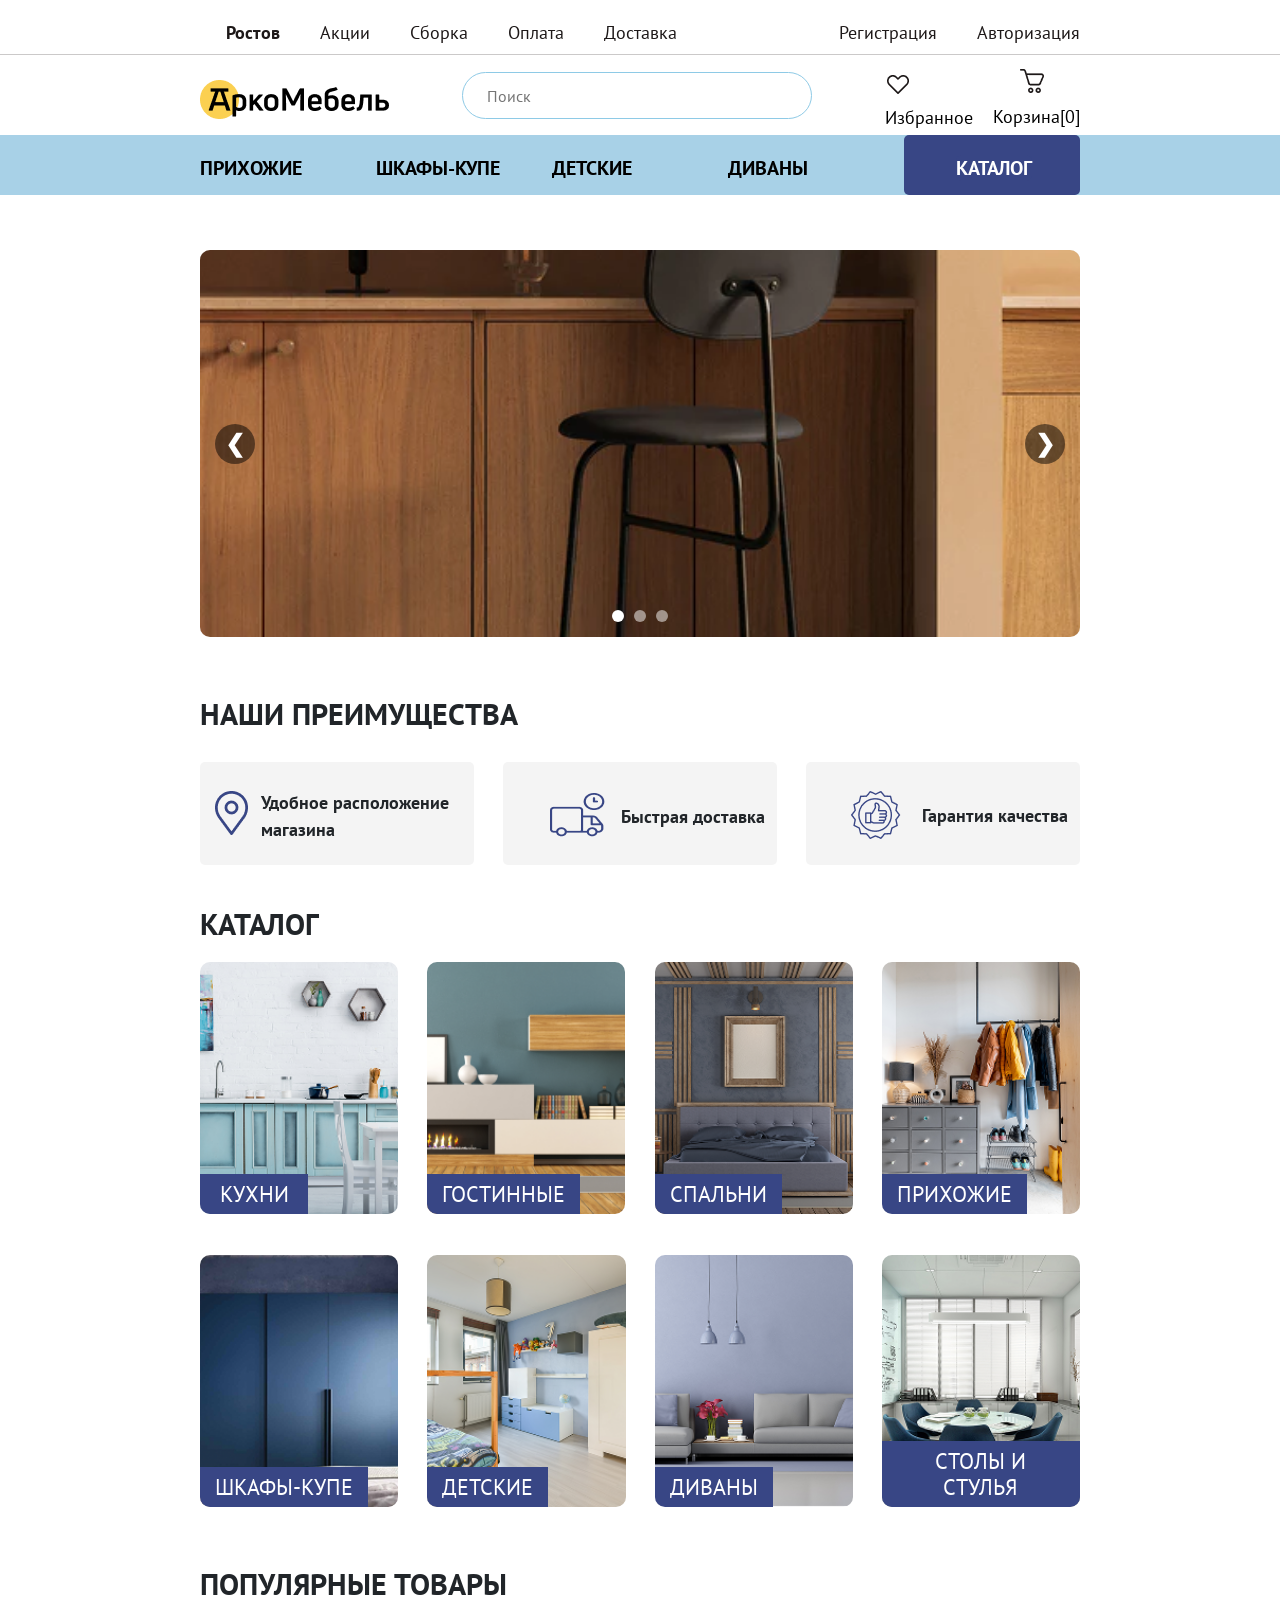
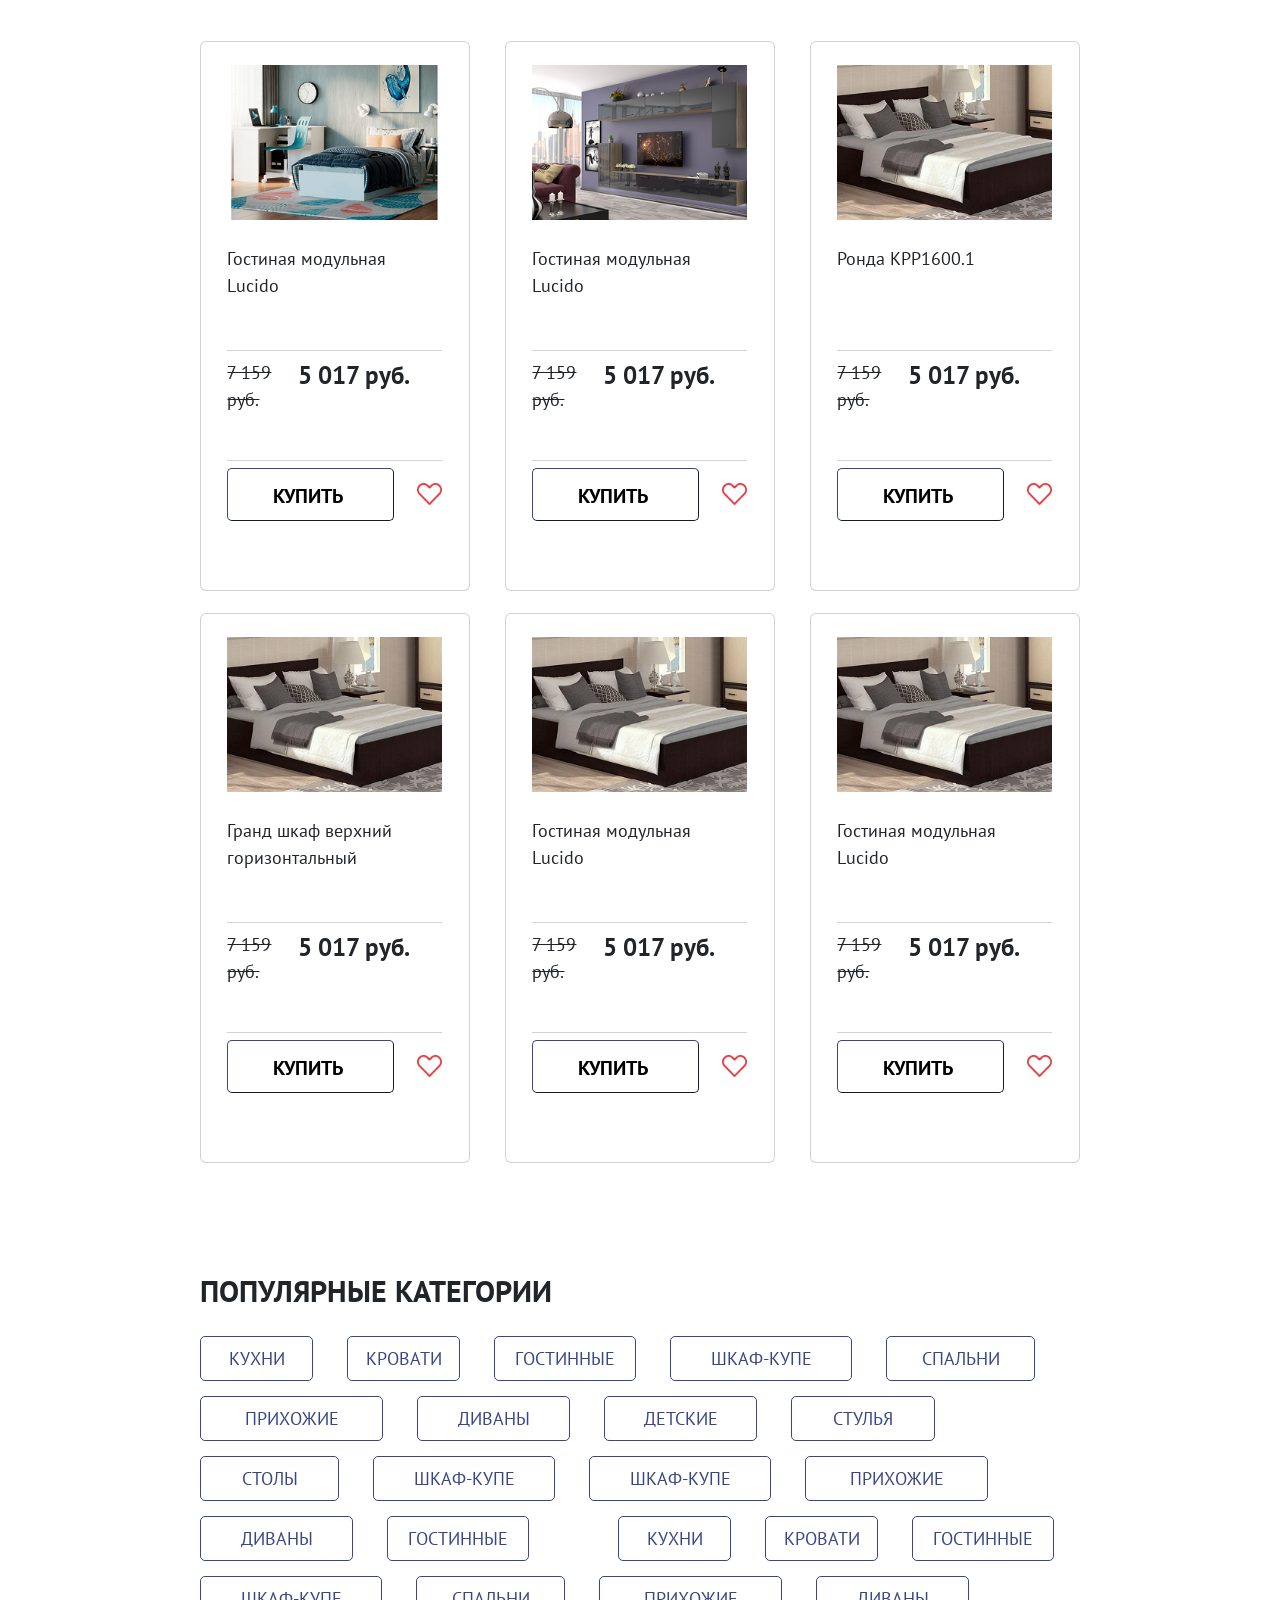
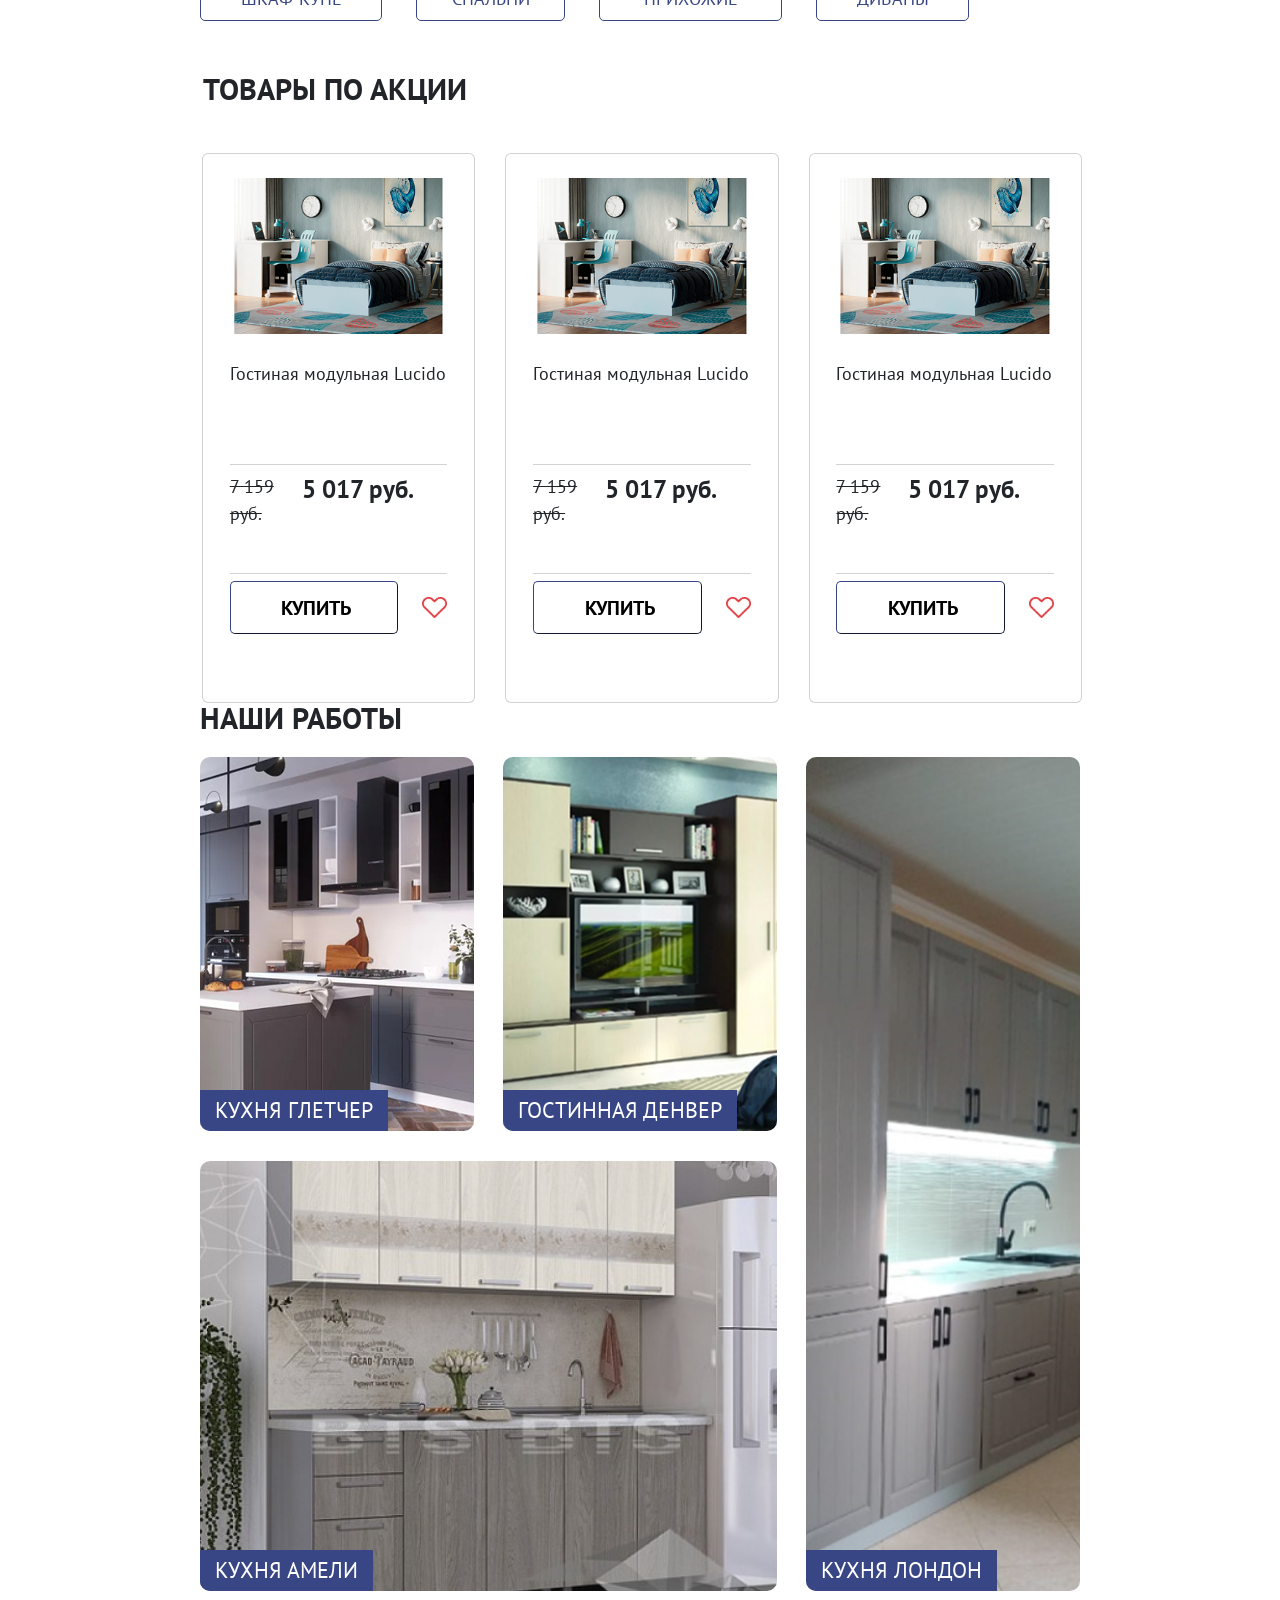
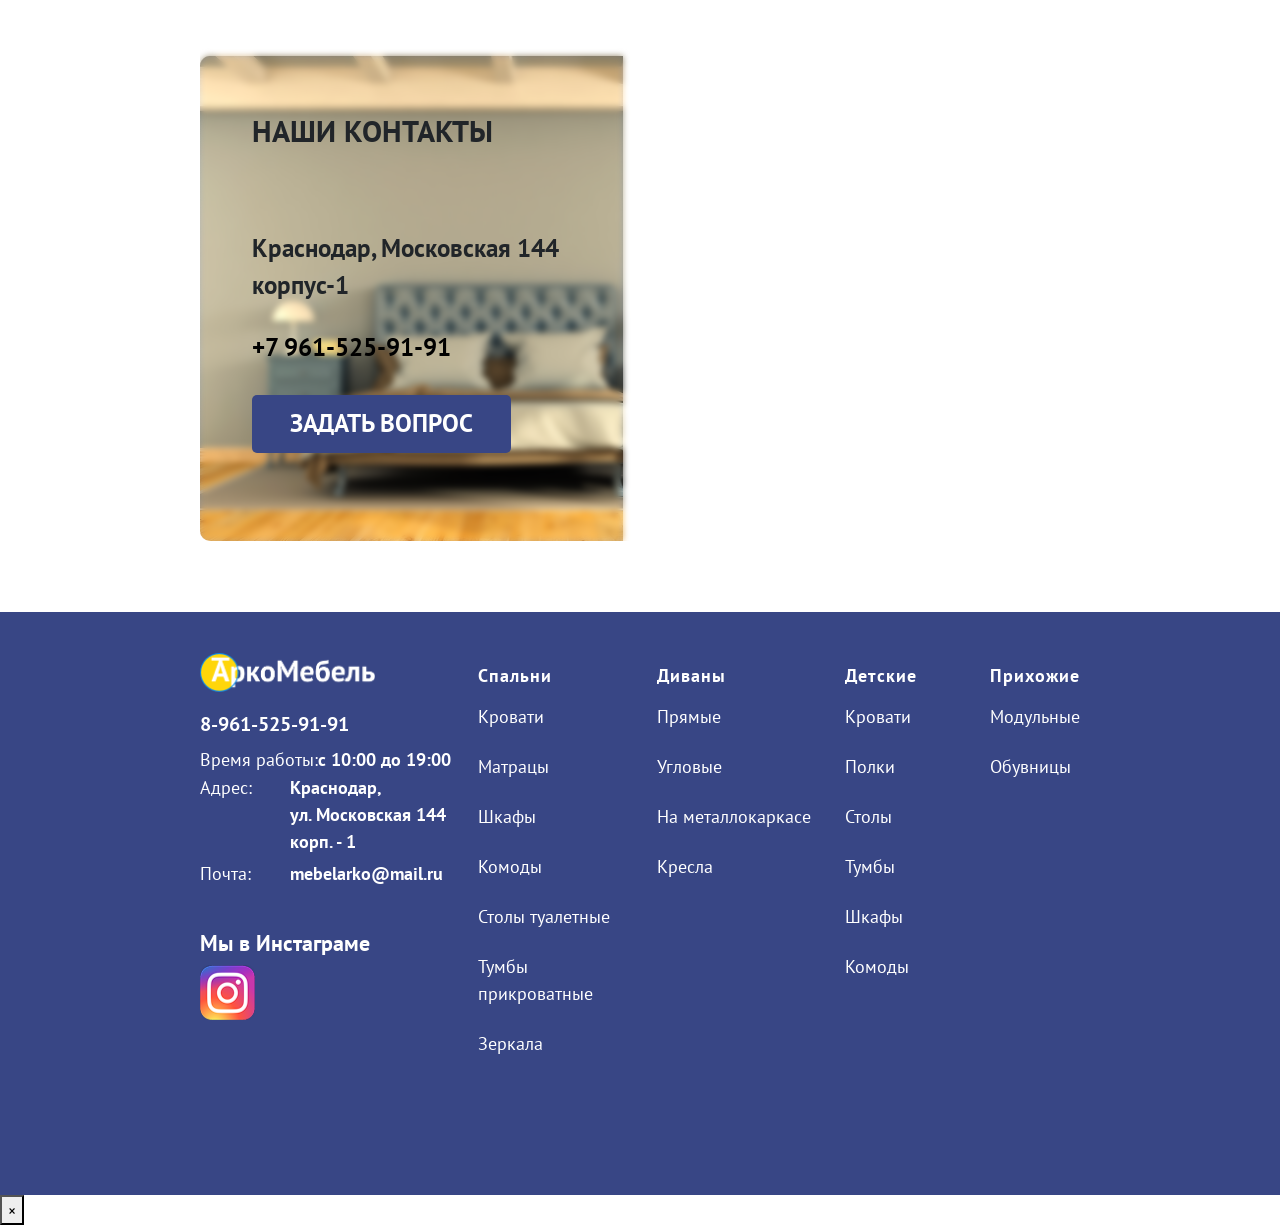
==== commit e70ae5f7: "feat: add modal for cards" ====
--- a/index.html
+++ b/index.html
@@ -393,6 +393,15 @@
 
 
     <footer></footer>
+
+    <div id="productDetailModal" class="modal-overlay">
+        <div class="modal-container" style="max-width: 600px;">
+            <button class="modal-close">&times;</button>
+            <div class="modal-title" id="detailTitle"></div>
+            <div id="detailContent"></div>
+        </div>
+    </div>
+    
     <script src="https://api-maps.yandex.ru/2.1/?apikey=f76d4b5f-8d86-4d83-872c-23c8711ad134&lang=ru_RU"></script>
     <script src="/js/map.js"></script>
     <script src="/js/slider.js"></script>
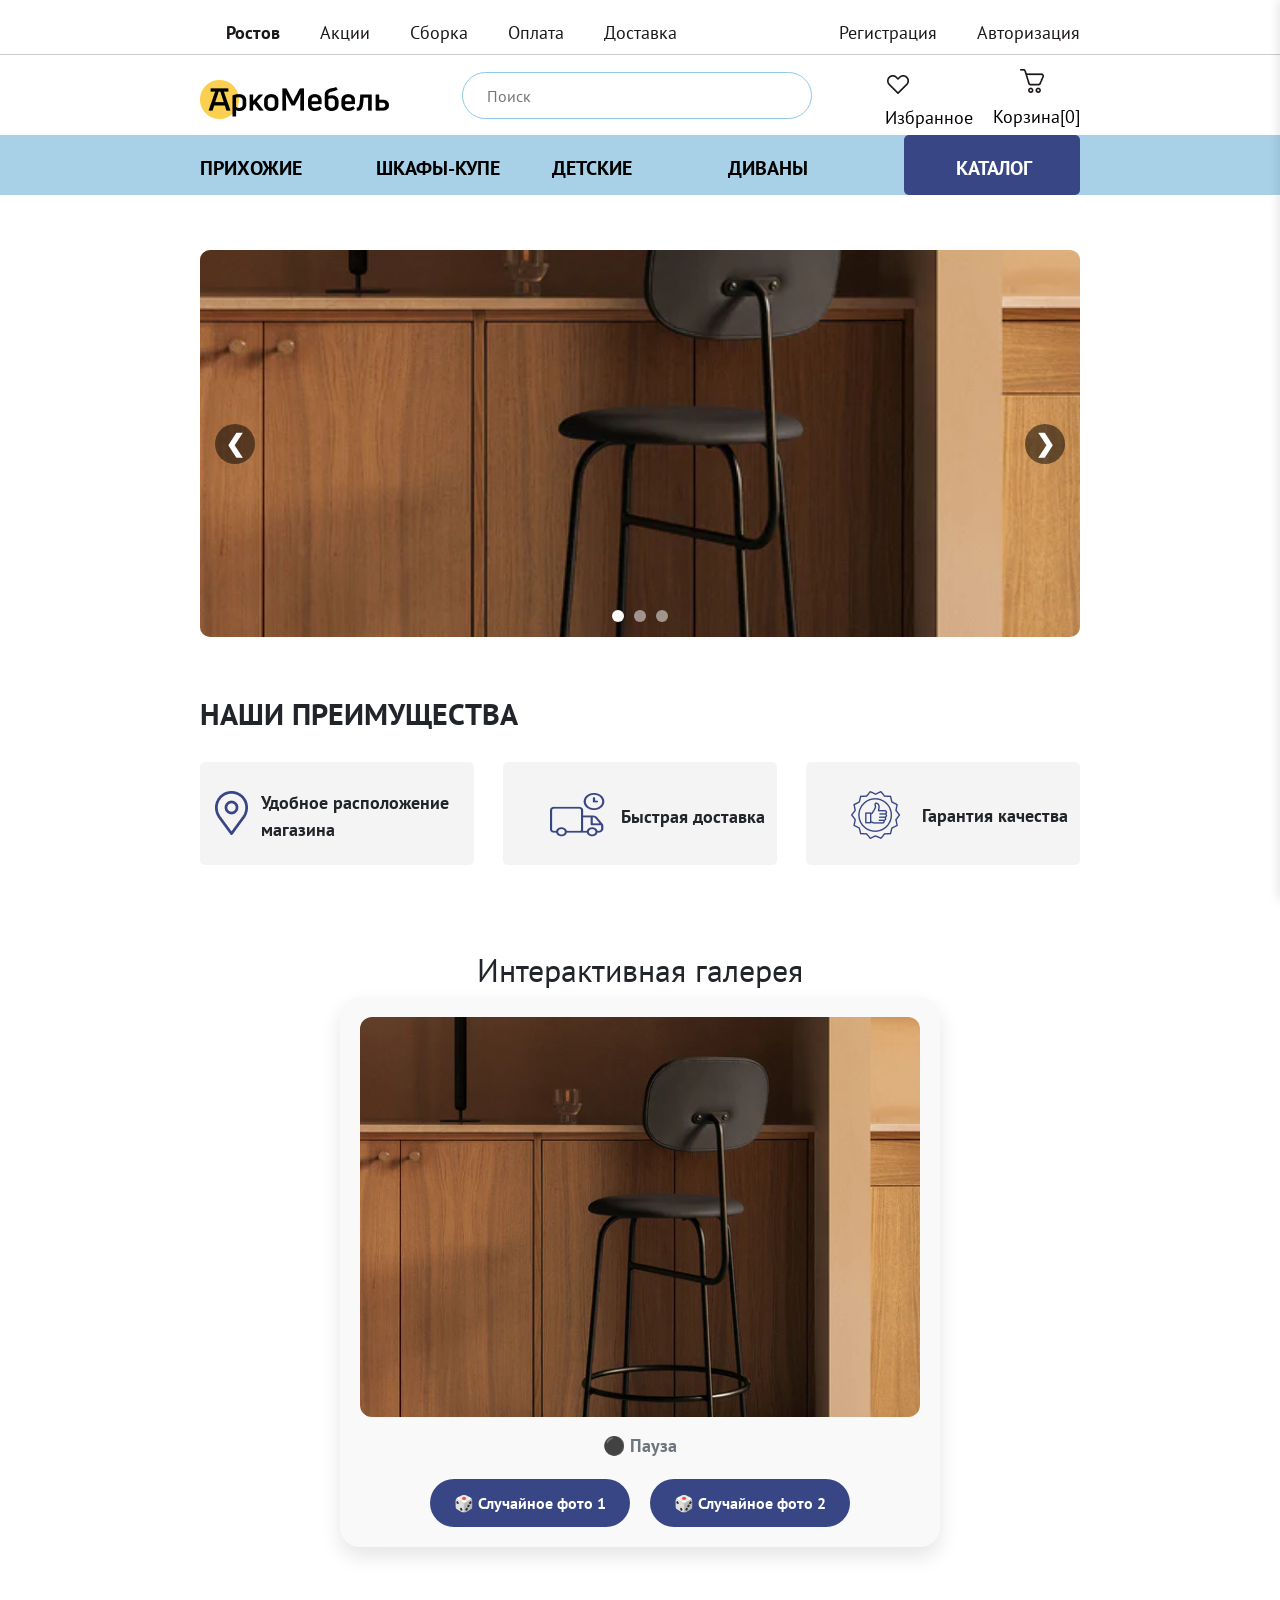
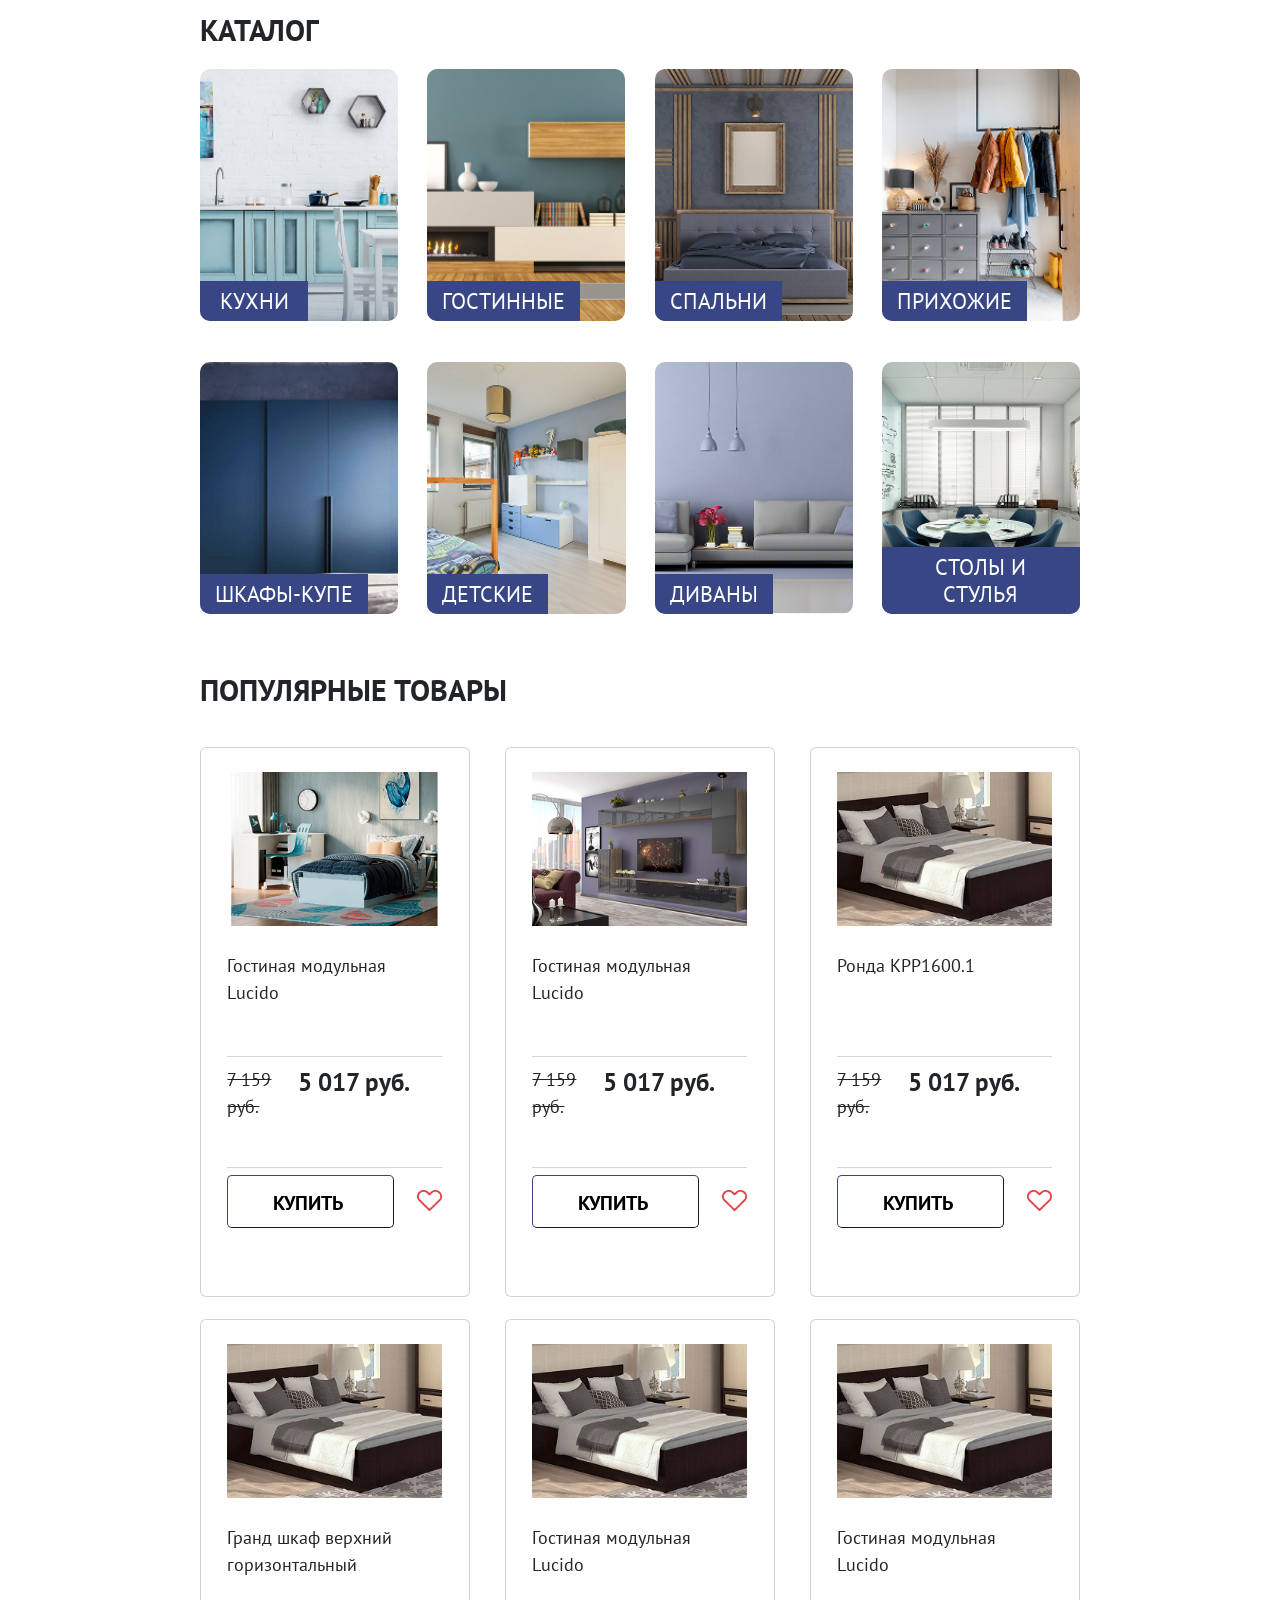
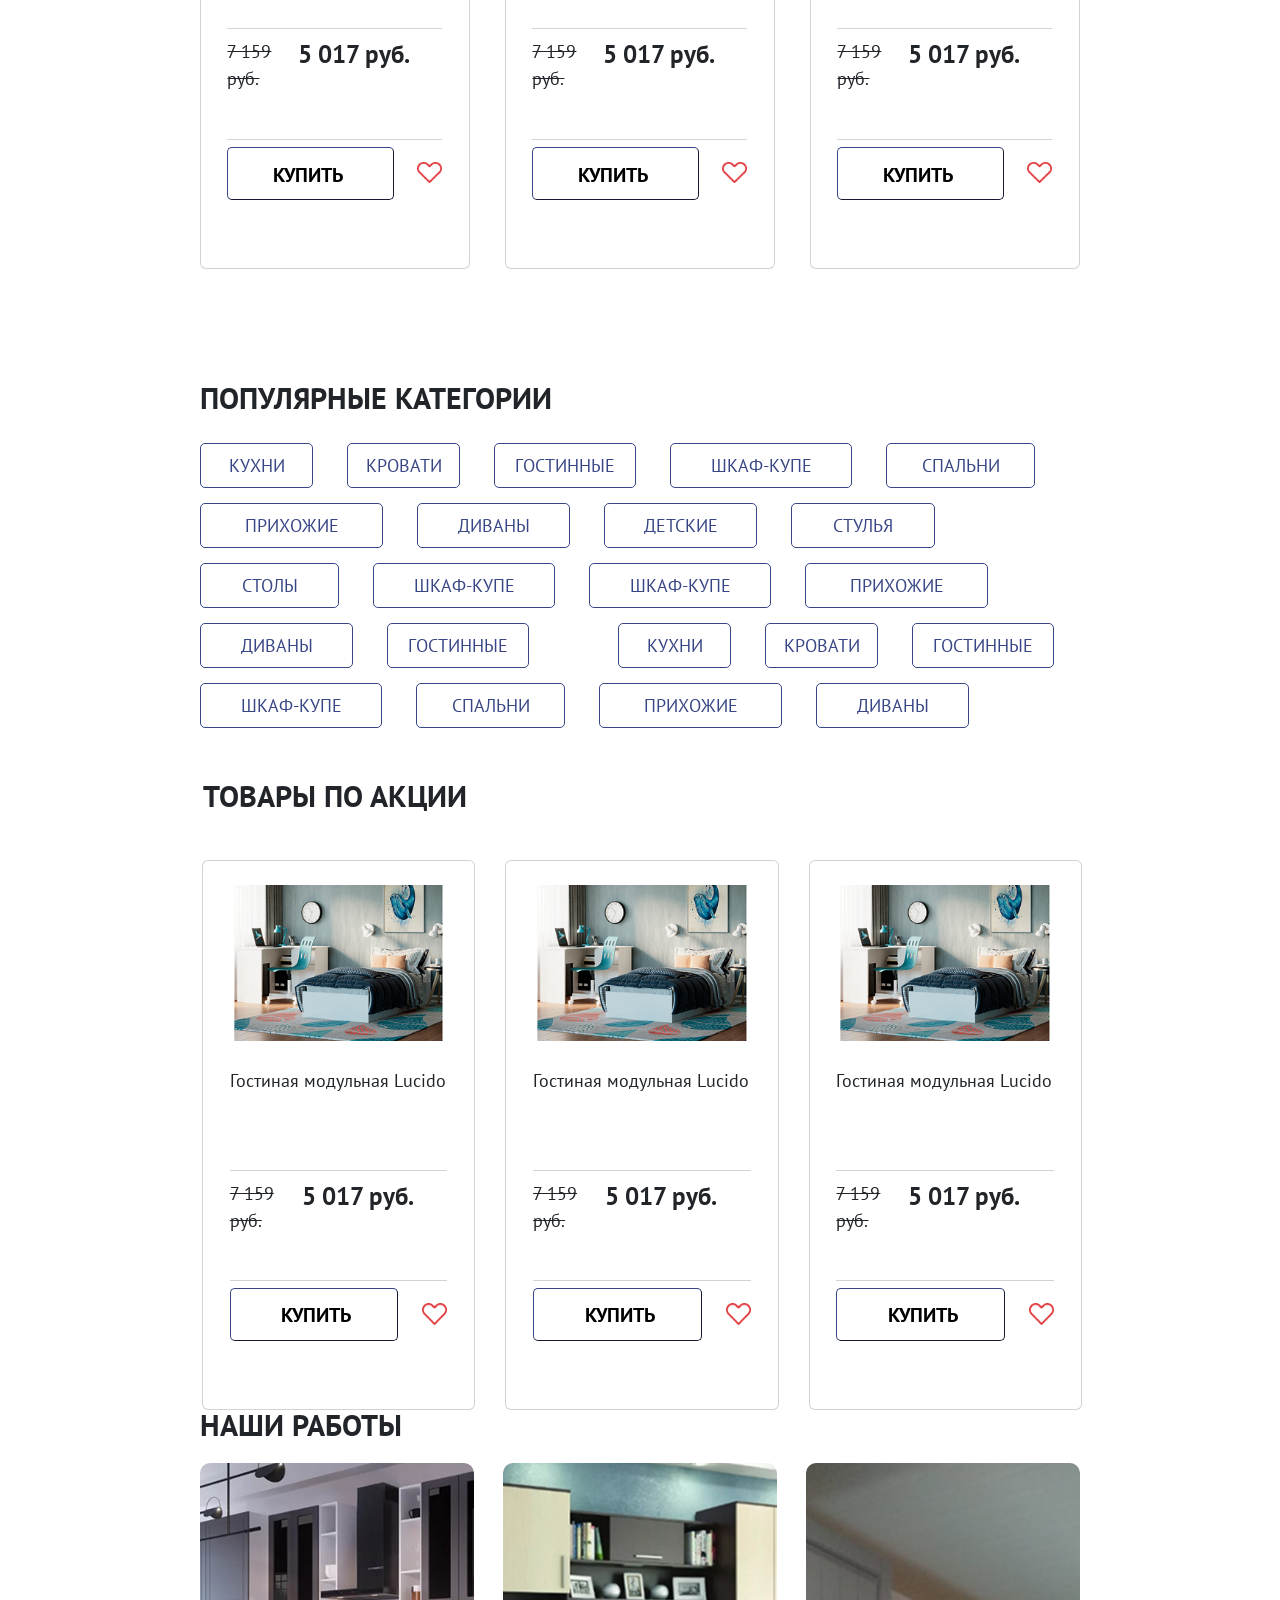
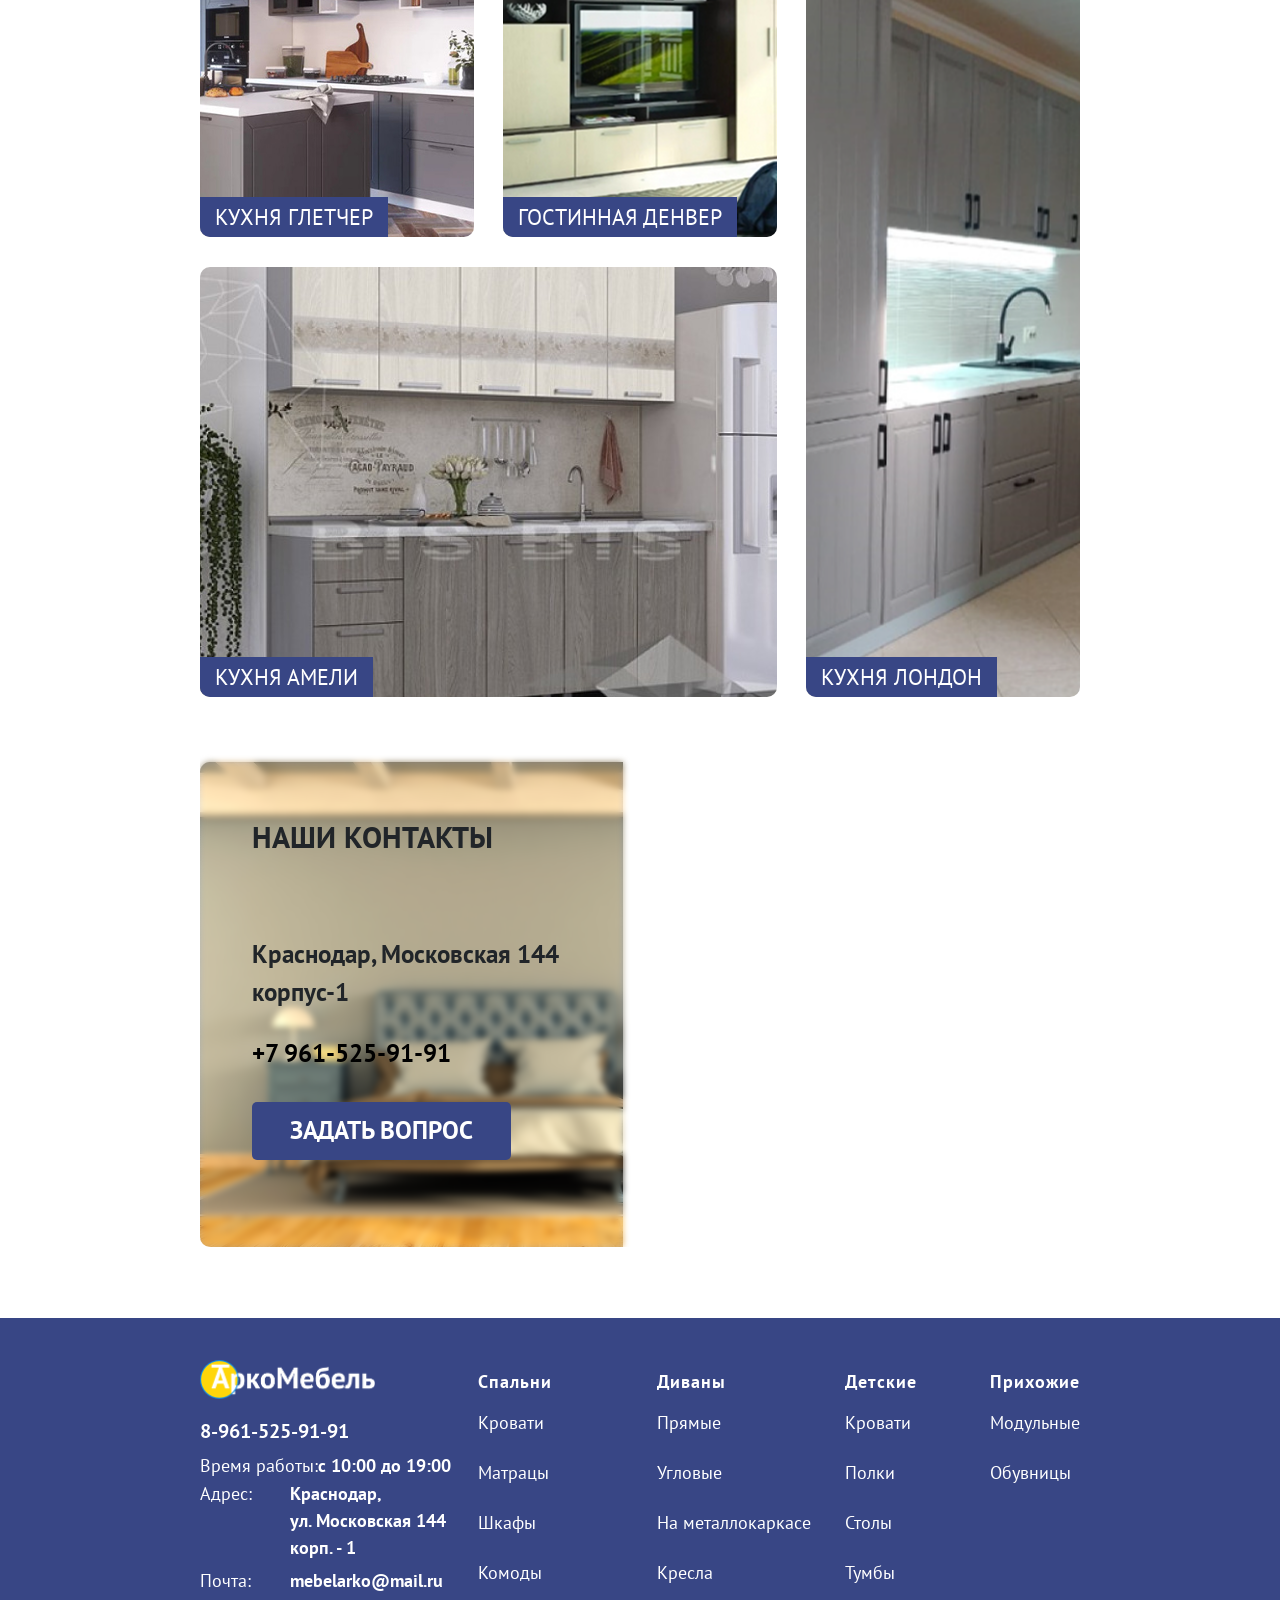
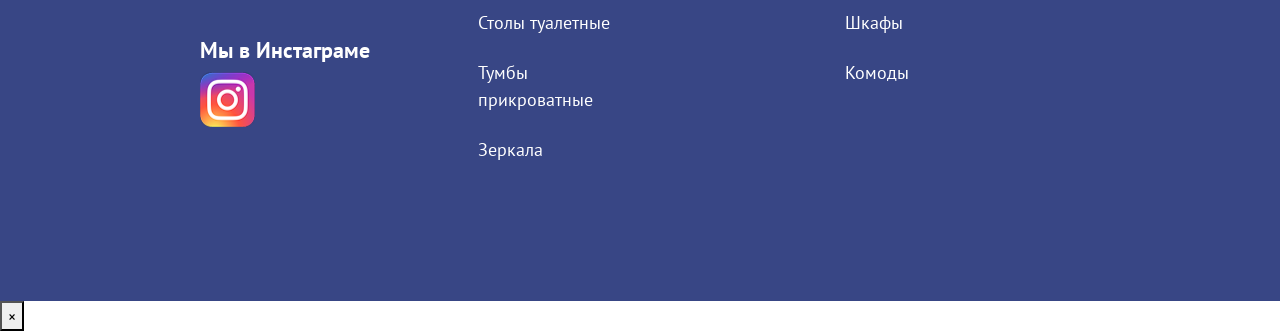
==== commit 4e5ec5a8: "feat: add scroll top button" ====
--- a/index.html
+++ b/index.html
@@ -5,6 +5,7 @@
     <meta charset="UTF-8">
     <meta name="viewport" content="width=device-width, initial-scale=1.0">
     <title>Акромебель</title>
+    <link type="Image/x-icon" href="images/logo A.png" rel="icon">
     <link rel="stylesheet" href="styles/styles.css">
     <link rel="stylesheet" href="styles/header.css">
     <link rel="stylesheet" href="styles/main.css">
@@ -12,6 +13,7 @@
     <link rel="stylesheet" href="styles/animations.css">
     <link rel="stylesheet" href="styles/preloader.css">
     <link rel="stylesheet" href="styles/slider.css">
+    <link rel="stylesheet" href="styles/gallery.css">
     <link rel="preconnect" href="https://fonts.googleapis.com">
     <link rel="preconnect" href="https://fonts.gstatic.com" crossorigin>
     <link href="https://fonts.googleapis.com/css2?family=PT+Sans:wght@400&display=swap" rel="stylesheet">
@@ -44,6 +46,8 @@
                 <div class="slider-dots"></div>
             </div>
 
+
+
             <div class="advantages">
                 <div class="advantagesText">
                     НАШИ ПРЕИМУЩЕСТВА
@@ -77,8 +81,23 @@
                     <div class="qualityAssurance-logo">
                         <img src="images/logo qualityAssurance.png" alt="">
                     </div>
+
                     <div class="qualityAssurance-text">
                         Гарантия качества
+                    </div>
+                </div>
+            </div>
+
+            <div class="gallery-section">
+                <h2>Интерактивная галерея</h2>
+                <div class="gallery-container">
+                    <div class="image-wrapper">
+                        <img id="galleryImage" src="images/Барный стул метталик.webp" alt="Галерея">
+                    </div>
+                    <div id="soundStatus" class="sound-status">⚫ Пауза</div>
+                    <div class="gallery-controls">
+                        <button id="randomBtn1" class="gallery-btn">🎲 Случайное фото 1</button>
+                        <button id="randomBtn2" class="gallery-btn">🎲 Случайное фото 2</button>
                     </div>
                 </div>
             </div>
@@ -401,8 +420,9 @@
             <div id="detailContent"></div>
         </div>
     </div>
-    
+
     <script src="https://api-maps.yandex.ru/2.1/?apikey=f76d4b5f-8d86-4d83-872c-23c8711ad134&lang=ru_RU"></script>
+    <script src="/js/gallery.js"></script>
     <script src="/js/map.js"></script>
     <script src="/js/slider.js"></script>
     <script src="/js/auth.js"></script>
--- a/styles/styles.css
+++ b/styles/styles.css
@@ -23,3 +23,45 @@
     overflow-x: hidden;
 }
 
+#scrollToTopBtn {
+    position: fixed;
+    bottom: 30px;
+    right: 30px;
+    width: 50px;
+    height: 50px;
+    background-color: #384685;
+    color: white;
+    border: none;
+    border-radius: 50%;
+    font-size: 28px;
+    font-weight: bold;
+    cursor: pointer;
+    box-shadow: 0 4px 12px rgba(0,0,0,0.2);
+    transition: all 0.3s ease;
+    z-index: 9999;
+    display: flex;
+    align-items: center;
+    justify-content: center;
+    opacity: 0;
+    visibility: hidden;
+}
+
+#scrollToTopBtn:hover {
+    background-color: #2c3669;
+    transform: scale(1.05);
+}
+
+#scrollToTopBtn.show {
+    opacity: 1;
+    visibility: visible;
+}
+
+@media (max-width: 768px) {
+    #scrollToTopBtn {
+        bottom: 20px;
+        right: 20px;
+        width: 44px;
+        height: 44px;
+        font-size: 24px;
+    }
+}
--- a/styles/header.css
+++ b/styles/header.css
@@ -312,7 +312,157 @@
 
 
 
-
+.burger-menu {
+    display: none; 
+    flex-direction: column;
+    justify-content: space-around;
+    width: 30px;
+    height: 24px;
+    background: transparent;
+    border: none;
+    cursor: pointer;
+    z-index: 1001;
+    position: relative;
+}
+.burger-menu span {
+    display: block;
+    width: 100%;
+    height: 3px;
+    background-color: #1D1818;
+    border-radius: 2px;
+    transition: all 0.3s ease;
+}
+.burger-menu.active span:nth-child(1) {
+    transform: rotate(45deg) translate(6px, 6px);
+}
+.burger-menu.active span:nth-child(2) {
+    opacity: 0;
+}
+.burger-menu.active span:nth-child(3) {
+    transform: rotate(-45deg) translate(6px, -6px);
+}
+
+.mobile-menu-overlay {
+    position: fixed;
+    top: 0;
+    left: 0;
+    width: 100%;
+    height: 100%;
+    background: rgba(0,0,0,0.5);
+    z-index: 1000;
+    visibility: hidden;
+    opacity: 0;
+    transition: all 0.3s ease;
+}
+.mobile-menu-overlay.active {
+    visibility: visible;
+    opacity: 1;
+}
+
+.mobile-menu-panel {
+    position: fixed;
+    top: 0;
+    right: 0;
+    width: 80%;
+    max-width: 350px;
+    height: 100%;
+    background: white;
+    z-index: 1002;
+    transform: translateX(100%);
+    transition: transform 0.3s ease;
+    overflow-y: auto;
+    padding: 80px 20px 30px;
+    box-shadow: -2px 0 10px rgba(0,0,0,0.1);
+}
+.mobile-menu-panel.active {
+    transform: translateX(0);
+}
+.mobile-menu-panel ul {
+    list-style: none;
+    padding: 0;
+    margin: 0;
+}
+.mobile-menu-panel li {
+    margin-bottom: 20px;
+}
+.mobile-menu-panel a {
+    font-size: 18px;
+    color: #1D1818;
+    text-decoration: none;
+    display: block;
+    padding: 8px 0;
+    border-bottom: 1px solid #eee;
+}
+.mobile-menu-panel a:hover {
+    color: #E13B3F;
+}
+.mobile-menu-panel .mobile-phone {
+    margin: 20px 0;
+    font-weight: bold;
+    font-size: 20px;
+}
+.mobile-menu-panel .mobile-icons {
+    display: flex;
+    gap: 20px;
+    margin-top: 30px;
+}
+.mobile-menu-panel .mobile-icons a {
+    border: none;
+    display: inline-flex;
+    align-items: center;
+    gap: 8px;
+}
+
+.mobile-menu-panel .mobile-icons {
+    display: flex;
+    gap: 20px;
+    margin-top: 30px;
+    padding: 10px 0;
+    border-top: 1px solid #eee;
+}
+.mobile-menu-panel .mobile-icons a {
+    text-decoration: none;
+    color: #1D1818;
+    display: inline-flex;
+    align-items: center;
+    gap: 8px;
+    font-size: 16px;
+}
+.mobile-menu-panel .mobile-icons img {
+    width: 24px;
+    height: 24px;
+}
+
+.mobile-special-links {
+    display: flex;
+    gap: 20px;
+    margin: 15px 0 20px 0;
+    padding: 10px;
+    background-color: #f8f9fa;
+    border-radius: 8px;
+    border: 1px solid #e9ecef;
+}
+.mobile-special-links a {
+    flex: 1;
+    text-align: center;
+    text-decoration: none;
+    font-size: 18px;
+    padding: 8px 0;
+    background-color: white;
+    border-radius: 6px;
+    transition: all 0.2s;
+}
+.mobile-special-links a:hover {
+    background-color: #384685;
+    color: white !important;
+}
+.mobile-special-links a div {
+    font-weight: 600;
+    color: #1D1818;
+}
+.mobile-special-links a:hover div {
+    color: white;
+}
 
 
 @media (max-width: 1919px) {
@@ -532,4 +682,10 @@
             display: none;
         }
     }
+}
+
+@media (max-width: 1200px) {
+    .burger-menu {
+        display: flex;
+    }
 }
--- a/styles/gallery.css
+++ b/styles/gallery.css
@@ -0,0 +1,71 @@
+.gallery-section {
+    margin: 60px 0;
+    text-align: center;
+}
+
+.gallery-container {
+    max-width: 600px;
+    margin: 0 auto;
+    background: #f9f9f9;
+    border-radius: 20px;
+    padding: 20px;
+    box-shadow: 0 10px 20px rgba(0,0,0,0.1);
+}
+
+.image-wrapper {
+    position: relative;
+    width: 100%;
+    height: 400px;
+    overflow: hidden;
+    border-radius: 12px;
+    background: #e9ecef;
+}
+
+#galleryImage {
+    width: 100%;
+    height: 100%;
+    object-fit: cover;
+    transition: opacity 0.4s ease-in-out;
+}
+
+.sound-status {
+    margin: 15px 0;
+    font-size: 18px;
+    font-weight: bold;
+    display: flex;
+    align-items: center;
+    justify-content: center;
+    gap: 8px;
+}
+
+.sound-status.playing {
+    color: #28a745;
+}
+
+.sound-status.paused {
+    color: #6c757d;
+}
+
+.gallery-controls {
+    display: flex;
+    gap: 20px;
+    justify-content: center;
+    margin-top: 20px;
+}
+
+.gallery-btn {
+    background: #384685;
+    color: white;
+    border: none;
+    padding: 12px 24px;
+    border-radius: 40px;
+    font-size: 16px;
+    font-weight: bold;
+    cursor: pointer;
+    transition: transform 0.2s, background 0.2s;
+}
+
+.gallery-btn:hover {
+    background: #2c3669;
+    transform: scale(1.02);
+}
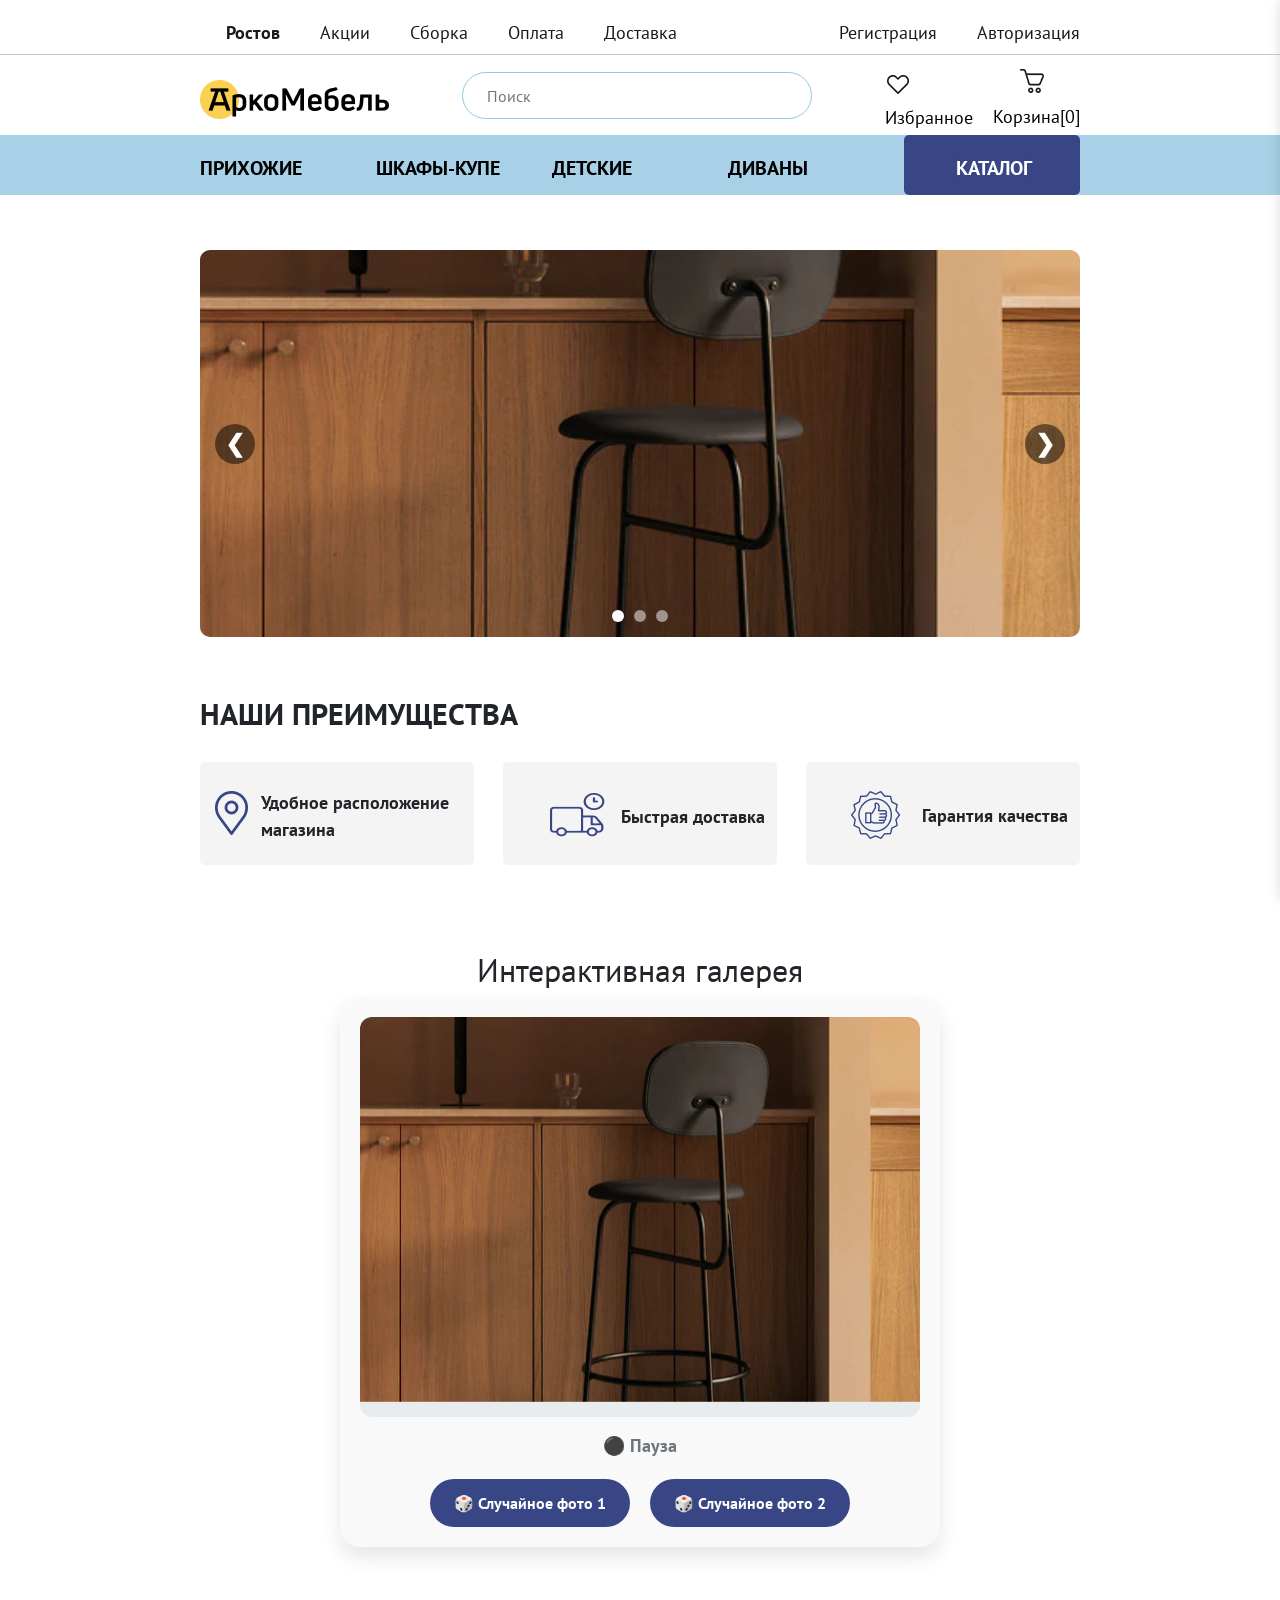
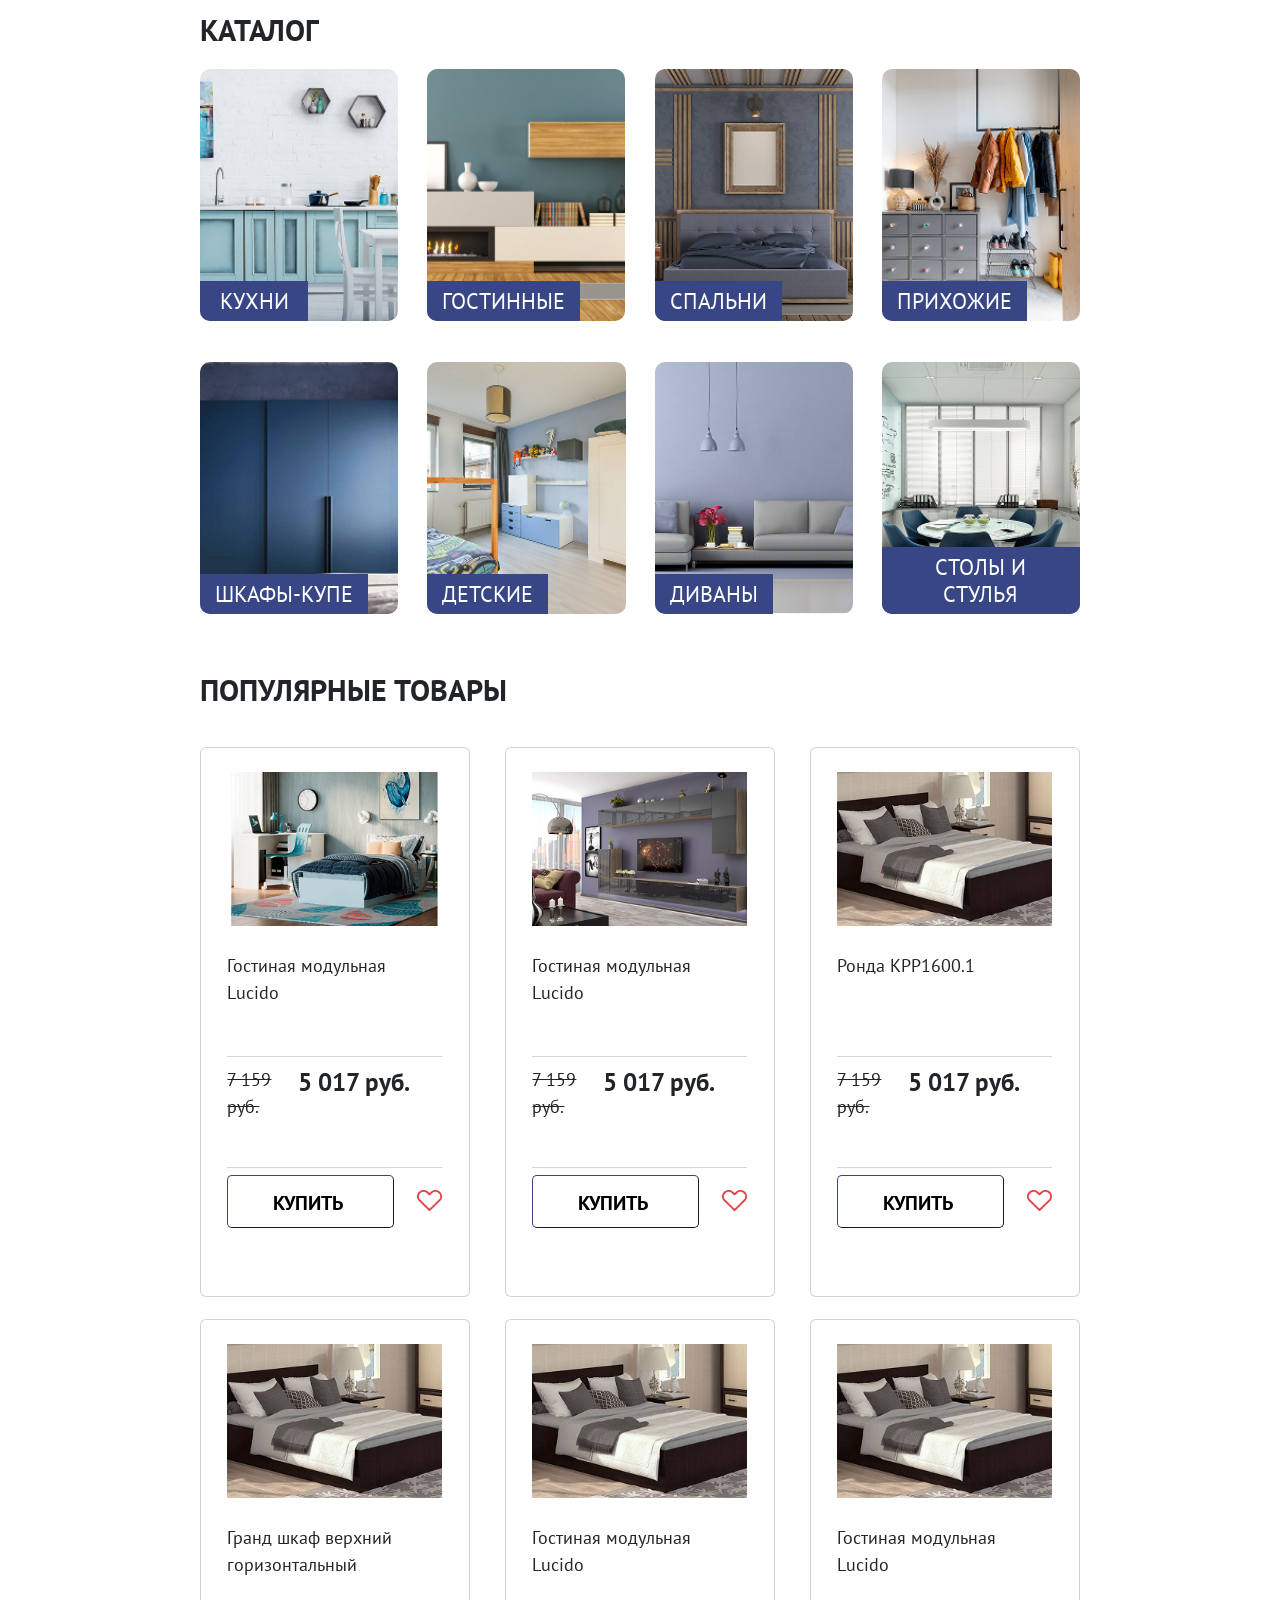
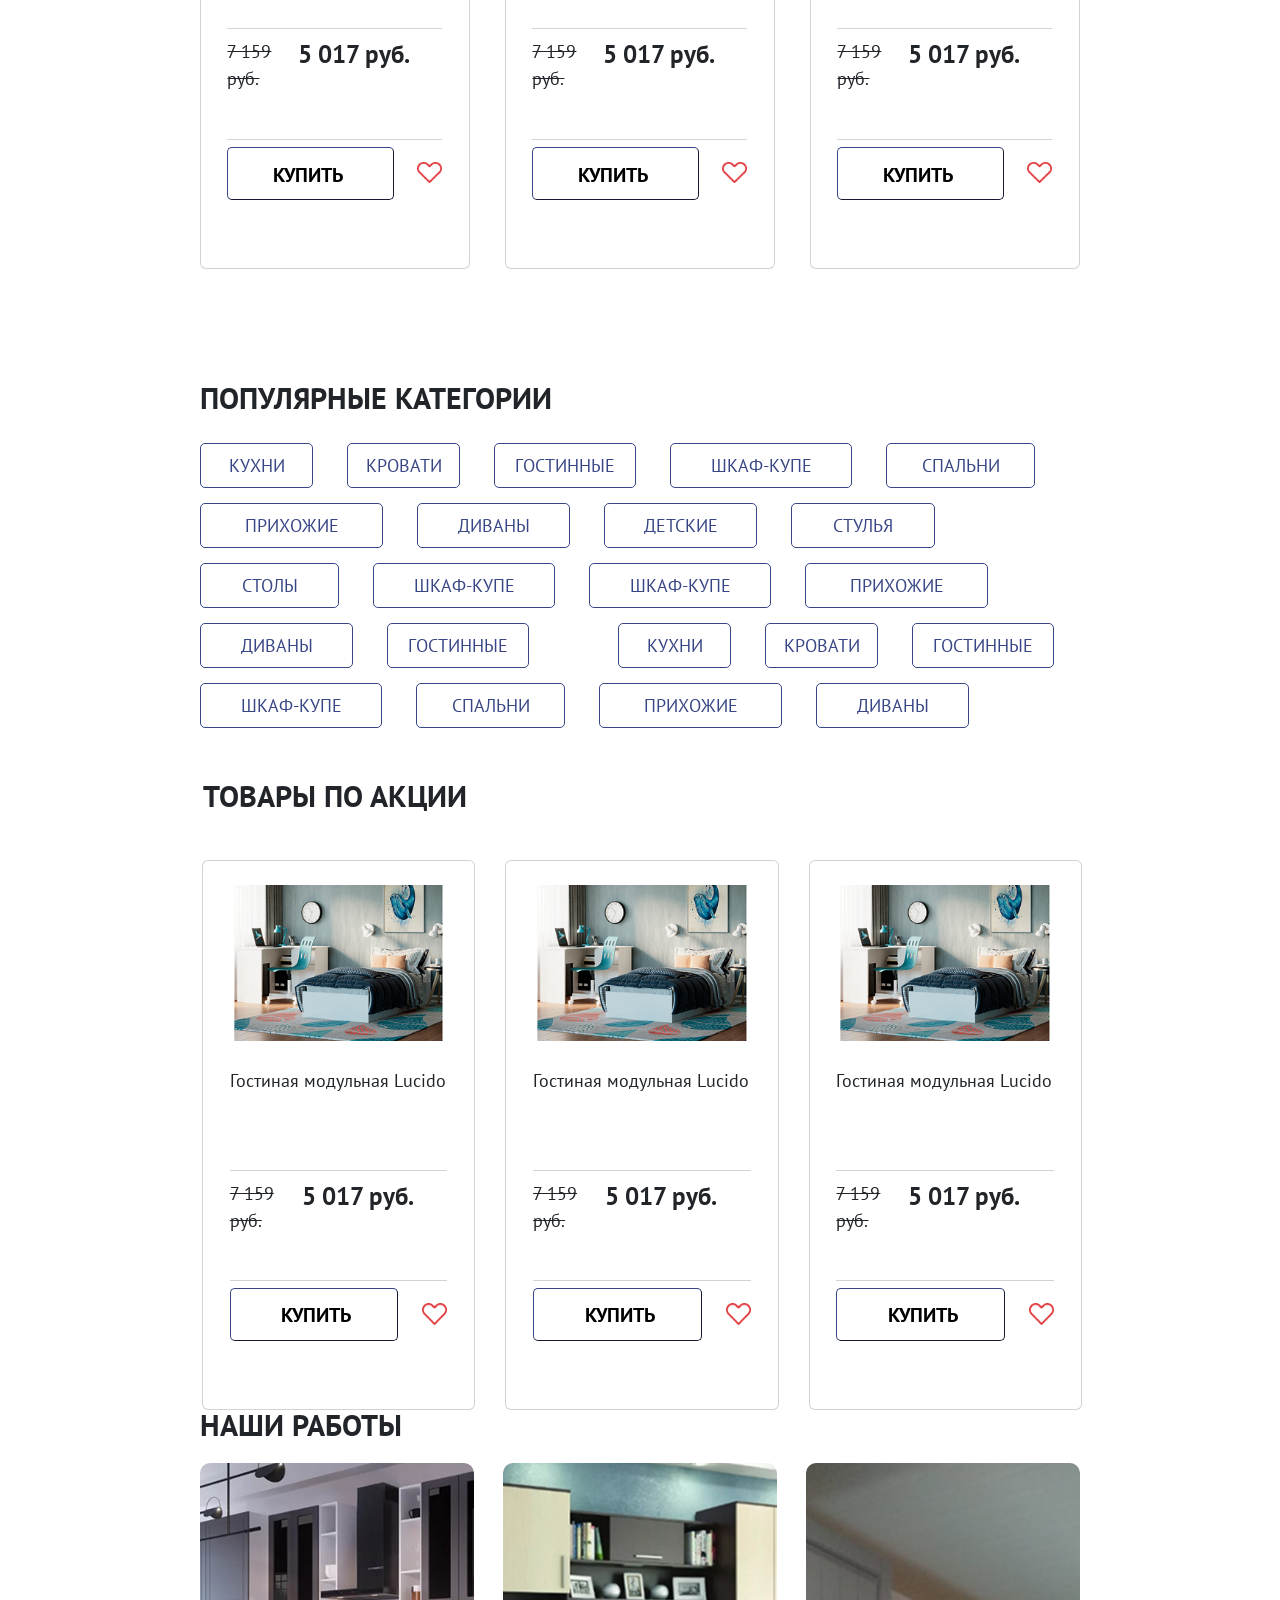
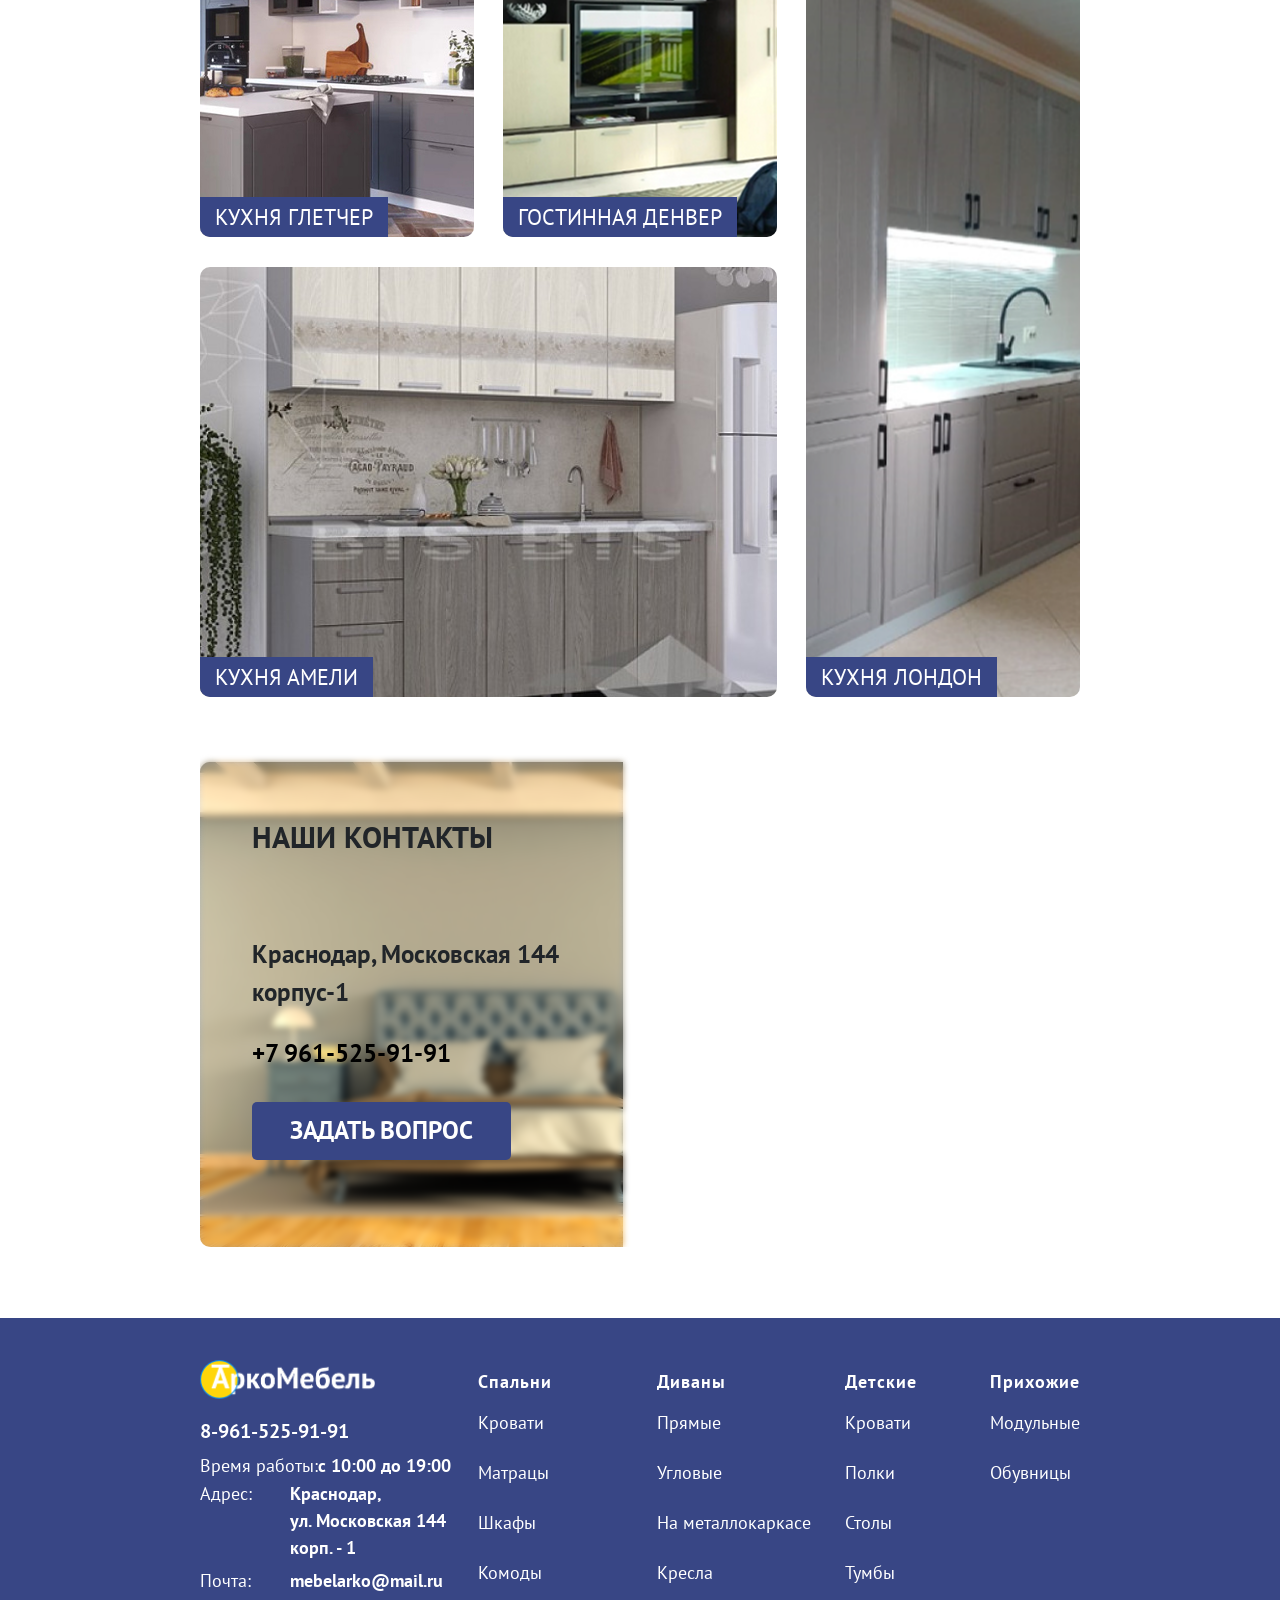
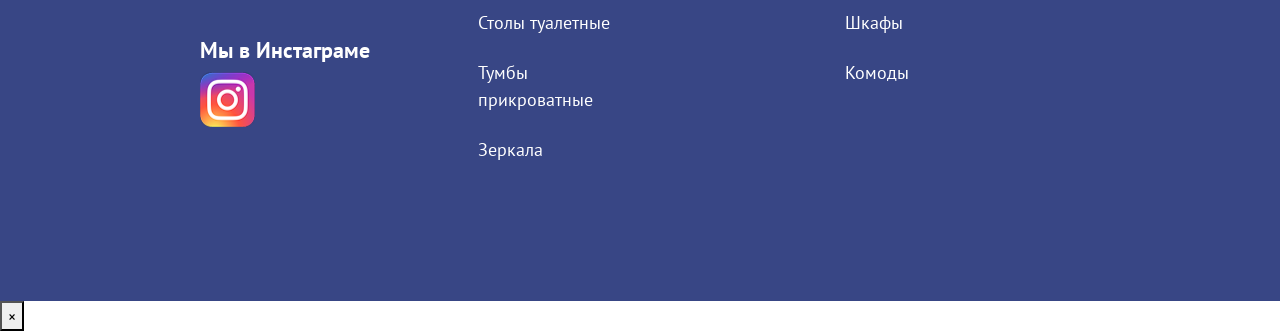
==== commit 31b2d2f6: "feat: add parallax" ====
--- a/index.html
+++ b/index.html
@@ -13,7 +13,9 @@
     <link rel="stylesheet" href="styles/animations.css">
     <link rel="stylesheet" href="styles/preloader.css">
     <link rel="stylesheet" href="styles/slider.css">
+    <link rel="stylesheet" href="styles/video-modal.css">
     <link rel="stylesheet" href="styles/gallery.css">
+    <link rel="stylesheet" href="styles/parallax.css">
     <link rel="preconnect" href="https://fonts.googleapis.com">
     <link rel="preconnect" href="https://fonts.gstatic.com" crossorigin>
     <link href="https://fonts.googleapis.com/css2?family=PT+Sans:wght@400&display=swap" rel="stylesheet">
@@ -364,7 +366,7 @@
 
                 <div class="catalogElements">
                     <div>
-                        <img src="images/Кухня глетчер.png" alt="">
+                        <img id="bottomVideoImage" src="images/Кухня глетчер.png" alt="">
                         <div>КУХНЯ ГЛЕТЧЕР</div>
                     </div>
                     <div>
@@ -421,6 +423,8 @@
         </div>
     </div>
 
+    <script src="js/parallax.js"></script>
+    <script src="js/video-launcher.js"></script>
     <script src="https://api-maps.yandex.ru/2.1/?apikey=f76d4b5f-8d86-4d83-872c-23c8711ad134&lang=ru_RU"></script>
     <script src="/js/gallery.js"></script>
     <script src="/js/map.js"></script>
--- a/styles/video-modal.css
+++ b/styles/video-modal.css
@@ -0,0 +1,50 @@
+.video-trigger {
+    cursor: pointer;
+}
+
+.video-modal {
+    display: none;
+    position: fixed;
+    top: 0;
+    left: 0;
+    width: 100%;
+    height: 100%;
+    background: rgba(0,0,0,0.8);
+    z-index: 10001;
+    align-items: center;
+    justify-content: center;
+}
+
+.video-modal.active {
+    display: flex;
+}
+
+.video-container {
+    position: relative;
+    max-width: 800px;
+    width: 90%;
+    background: #000;
+    border-radius: 12px;
+    overflow: hidden;
+}
+
+.video-container video {
+    width: 100%;
+    display: block;
+}
+
+.close-video {
+    position: absolute;
+    top: 10px;
+    right: 15px;
+    background: white;
+    border: none;
+    border-radius: 50%;
+    width: 32px;
+    height: 32px;
+    font-size: 20px;
+    font-weight: bold;
+    cursor: pointer;
+    color: #333;
+    z-index: 10;
+}
--- a/styles/parallax.css
+++ b/styles/parallax.css
@@ -0,0 +1,12 @@
+#galleryImage {
+    will-change: transform;
+    transition: transform 0.05s linear; 
+}
+
+.gallery-container {
+    transition: box-shadow 0.3s ease;
+}
+
+.gallery-container.parallax-active {
+    box-shadow: 0 10px 30px rgba(0, 0, 0, 0.15);
+}
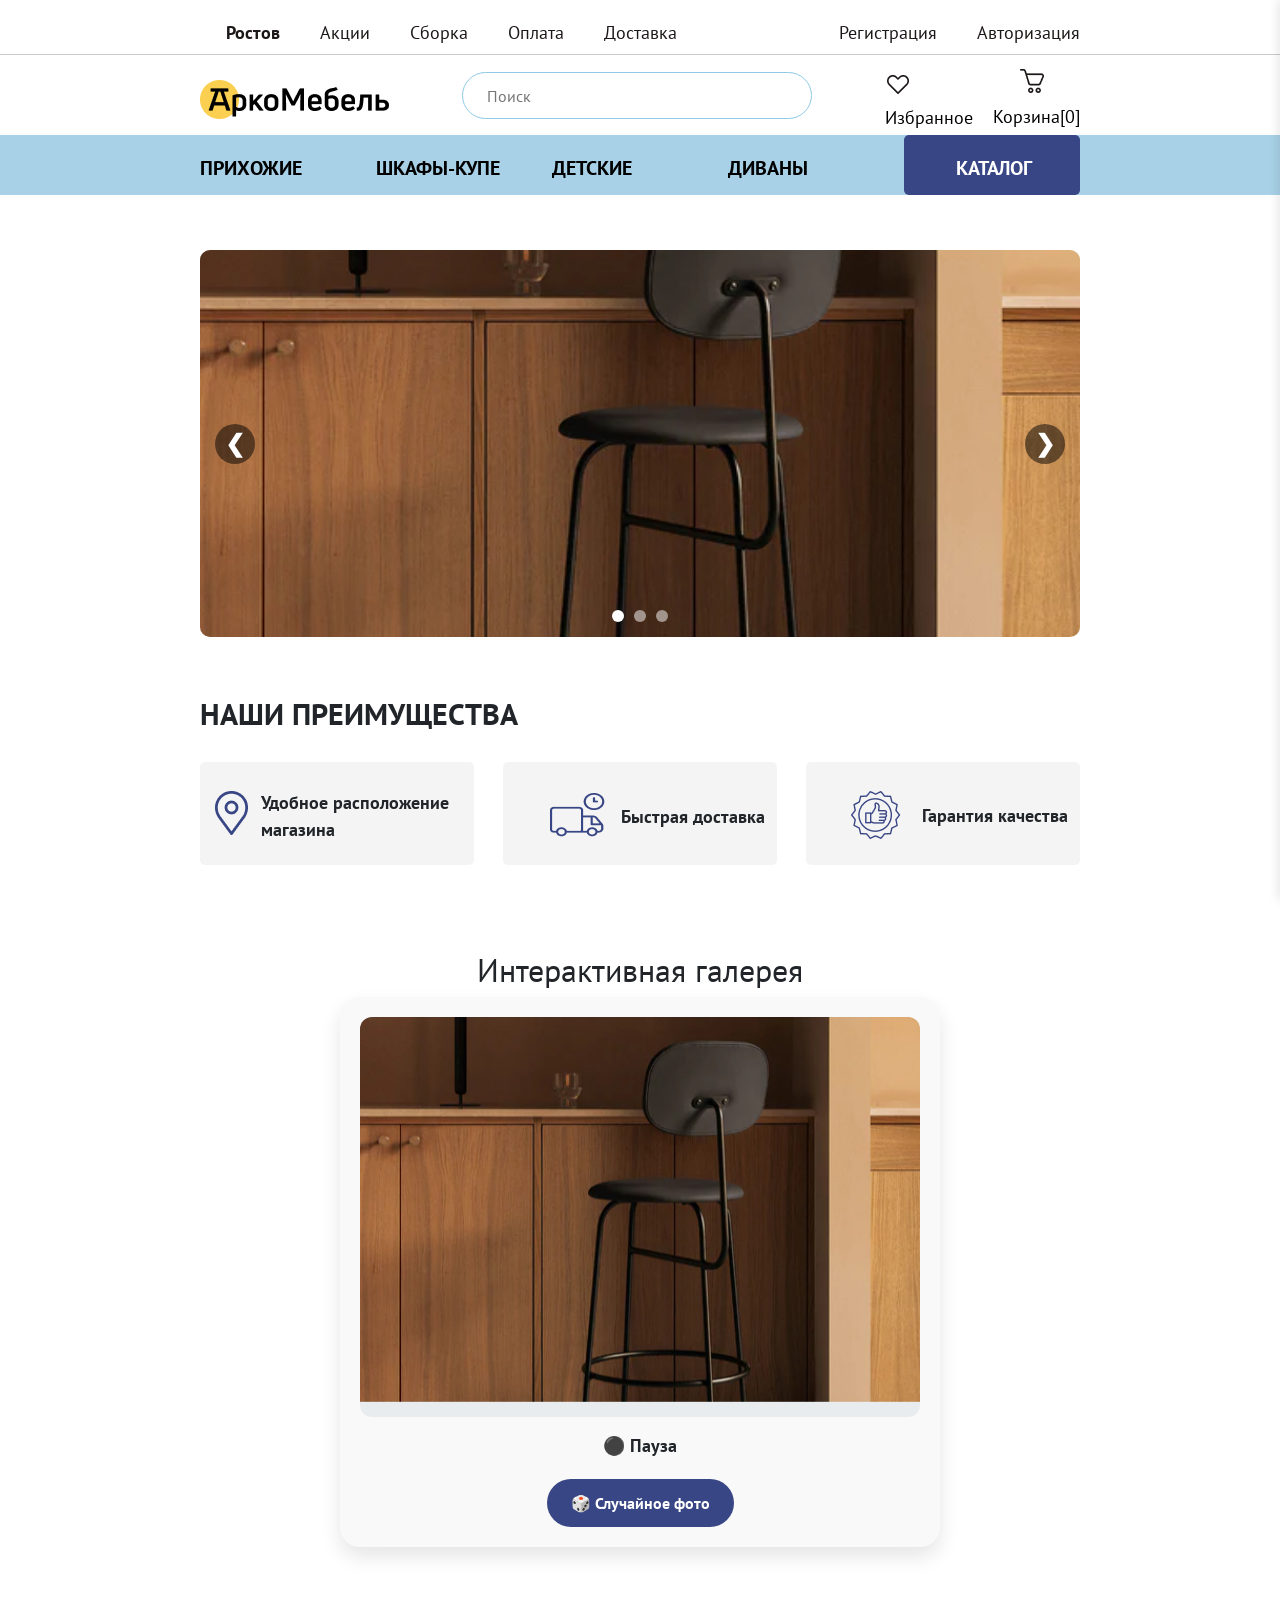
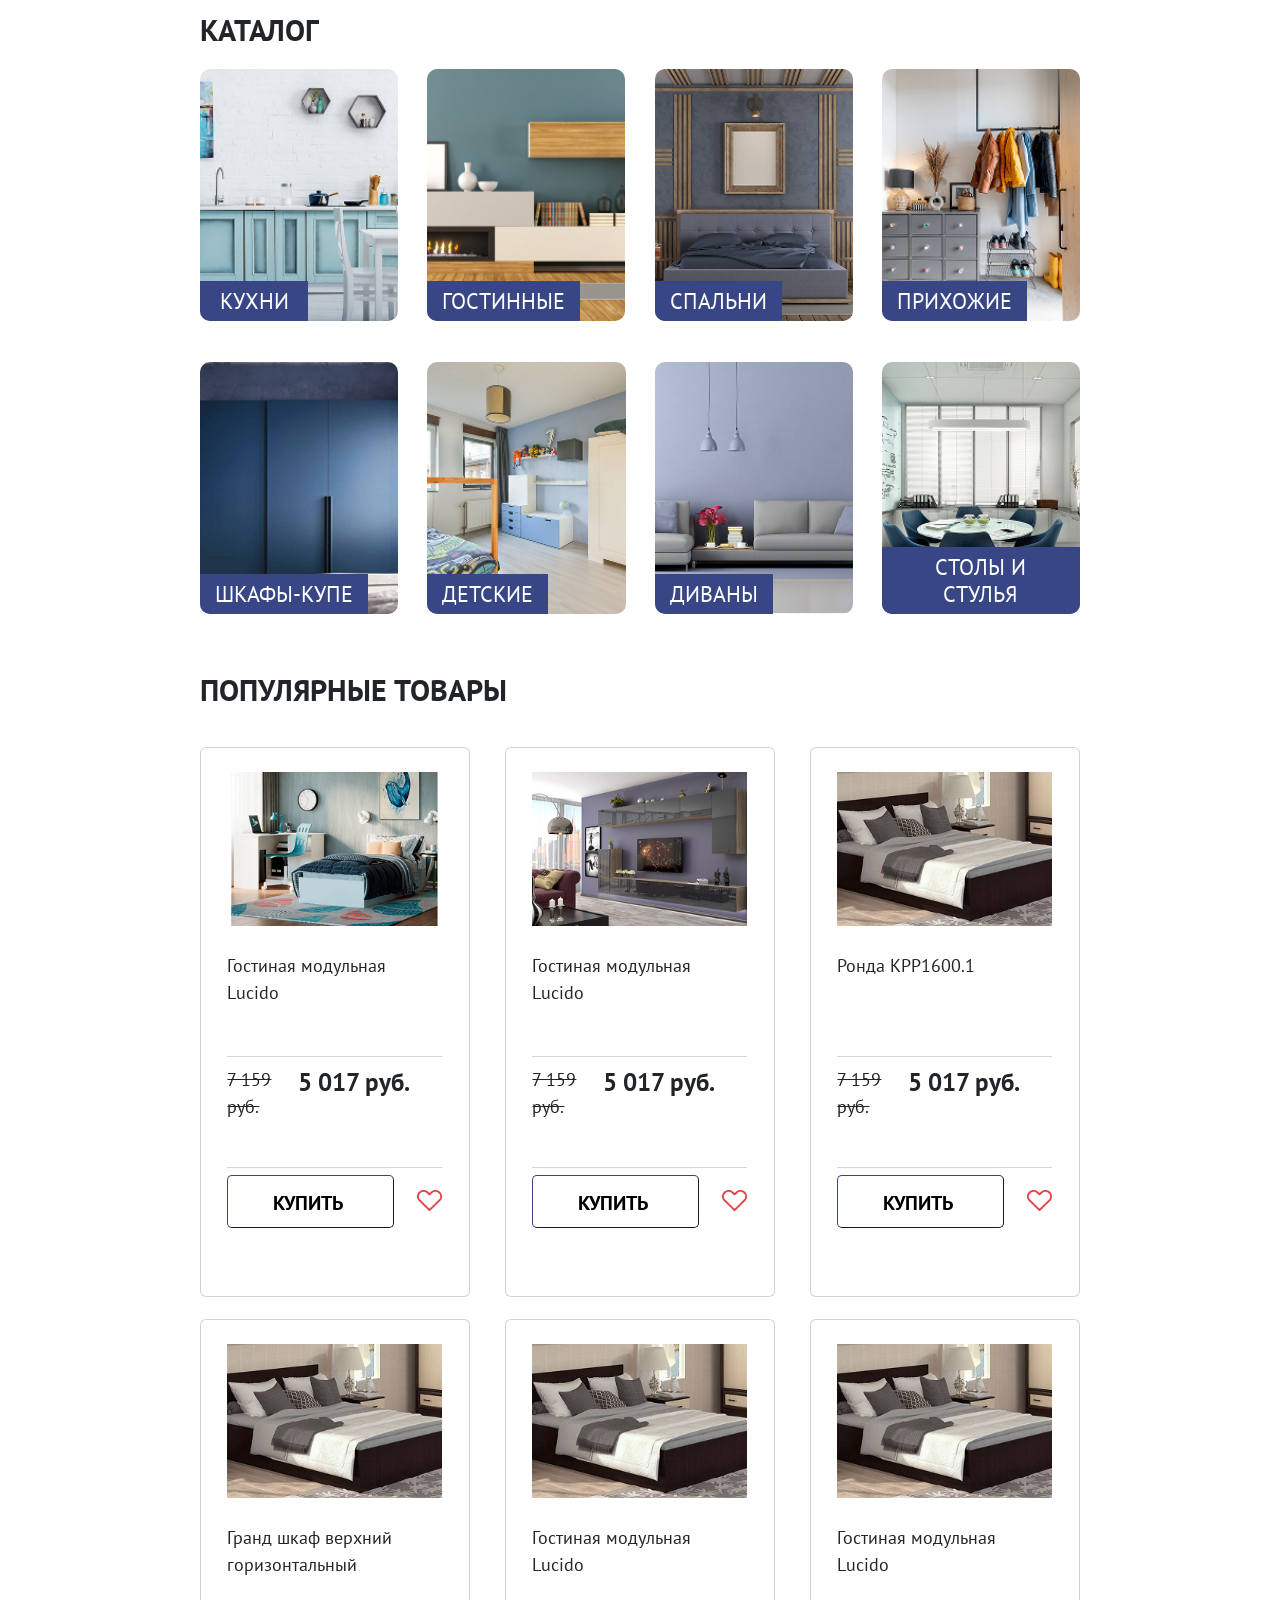
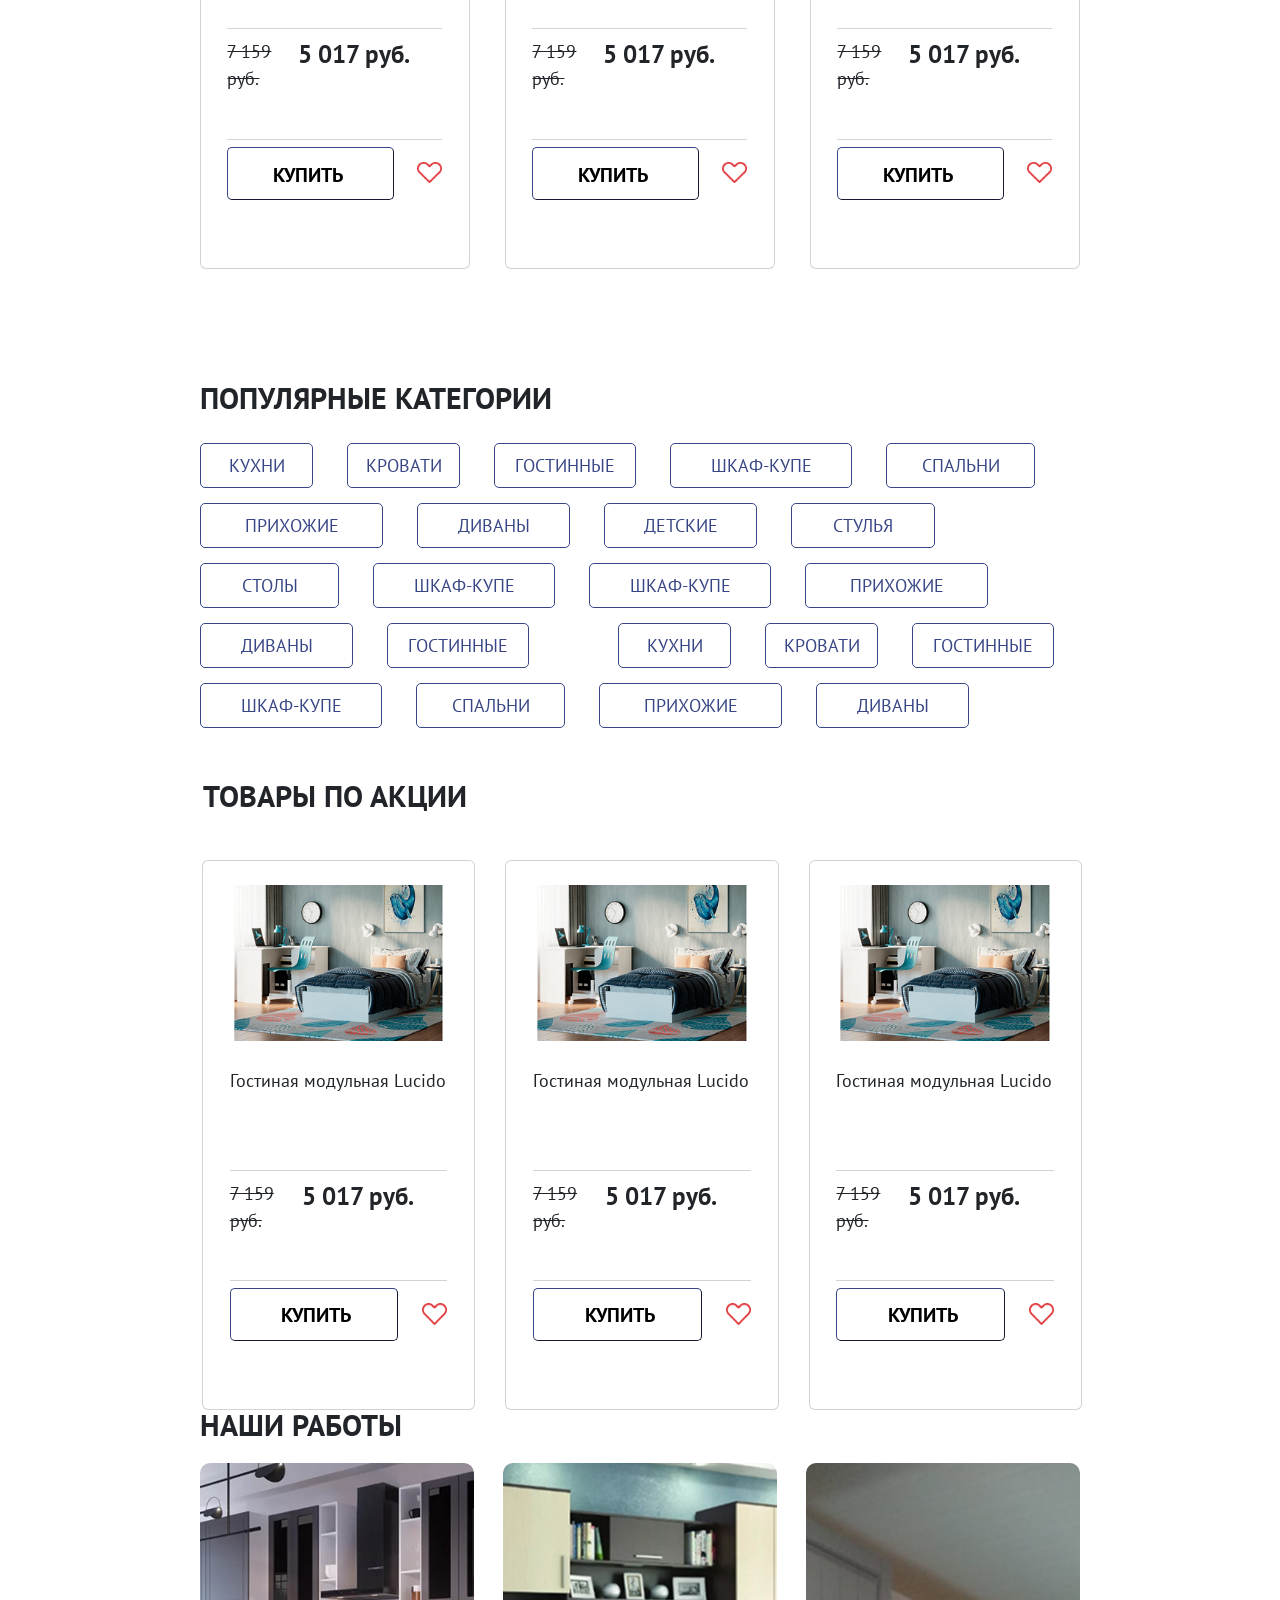
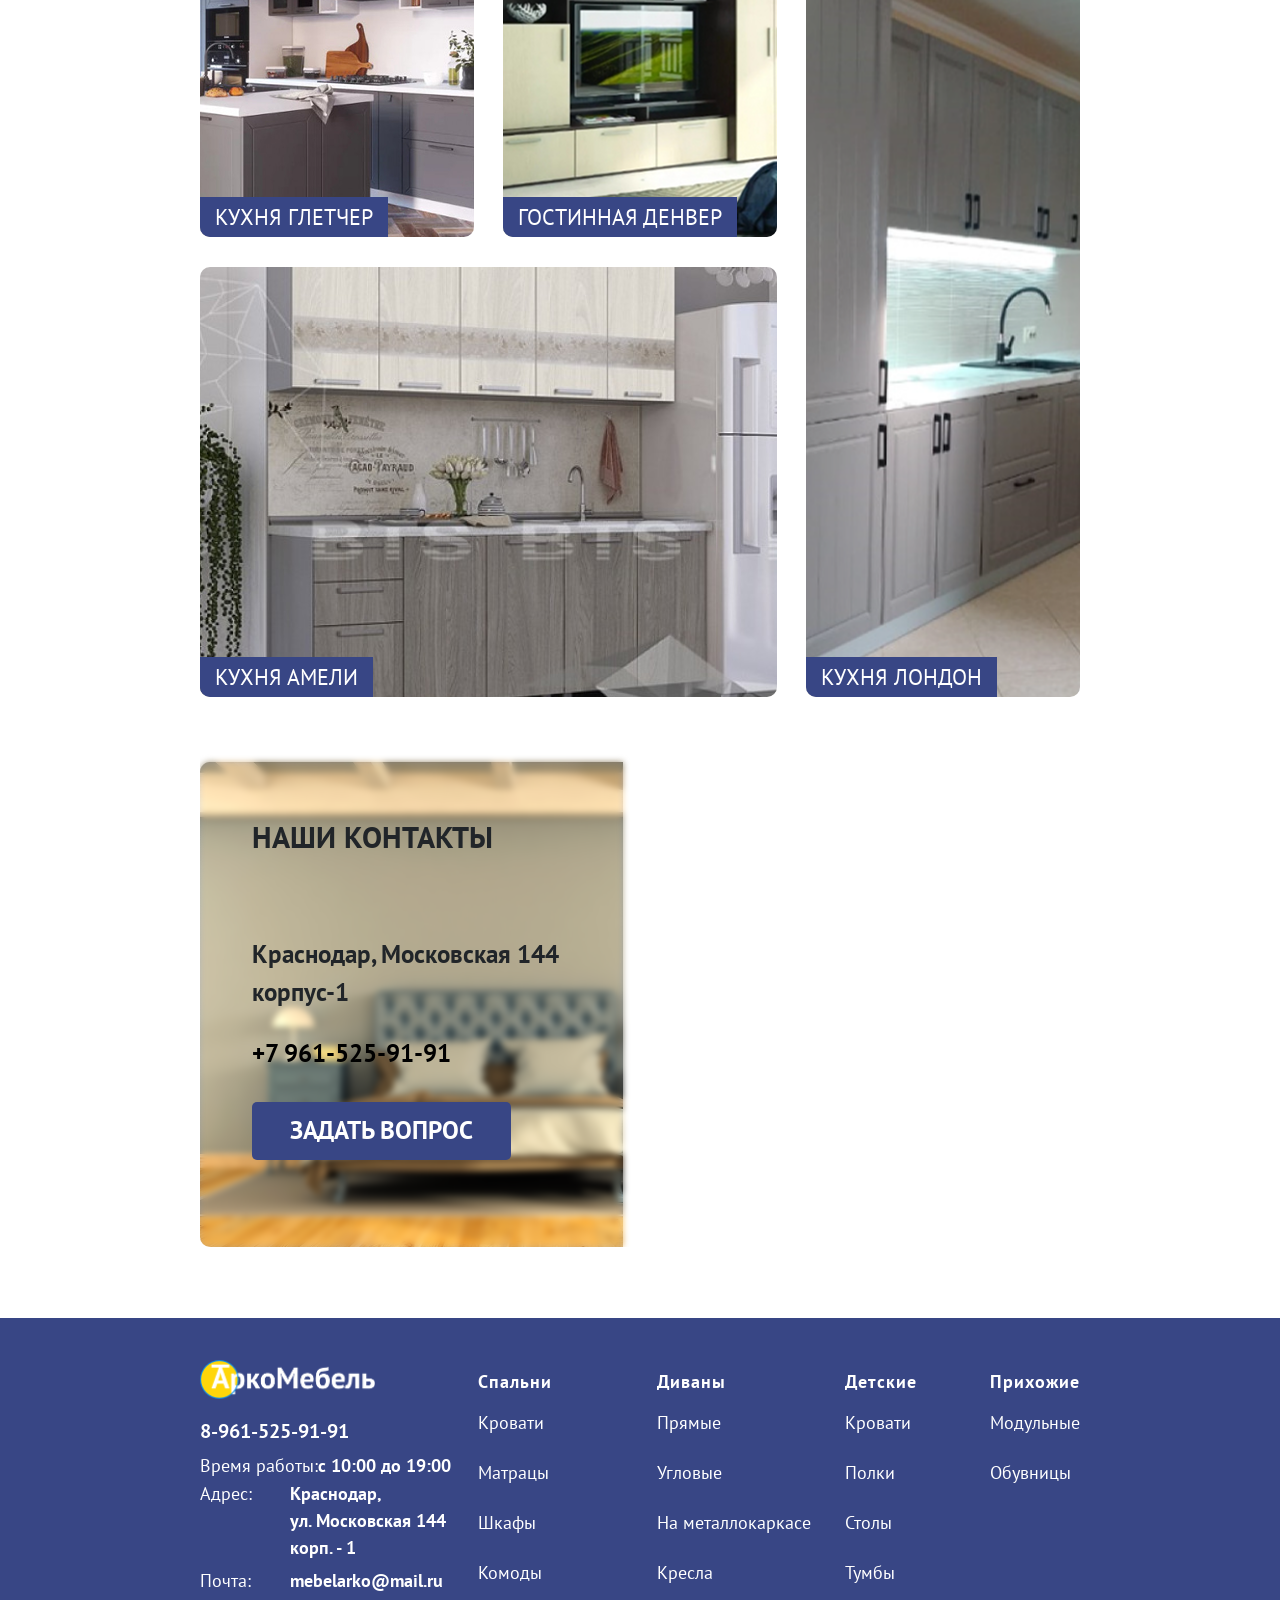
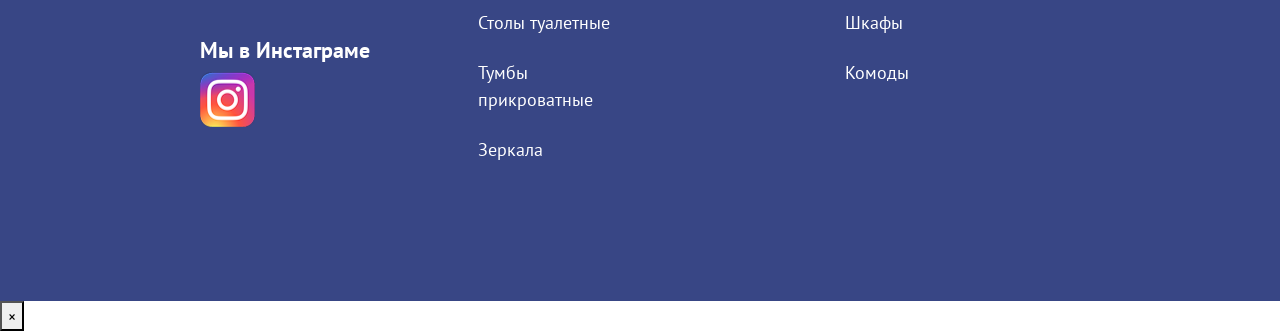
==== commit b1ec8216: "feat: add showNotification" ====
--- a/index.html
+++ b/index.html
@@ -98,8 +98,8 @@
                     </div>
                     <div id="soundStatus" class="sound-status">⚫ Пауза</div>
                     <div class="gallery-controls">
-                        <button id="randomBtn1" class="gallery-btn">🎲 Случайное фото 1</button>
-                        <button id="randomBtn2" class="gallery-btn">🎲 Случайное фото 2</button>
+                        <button id="randomBtn1" class="gallery-btn">🎲 Случайное фото</button>
+                        <!-- <button id="randomBtn2" class="gallery-btn">🎲 Случайное фото 2</button> -->
                     </div>
                 </div>
             </div>
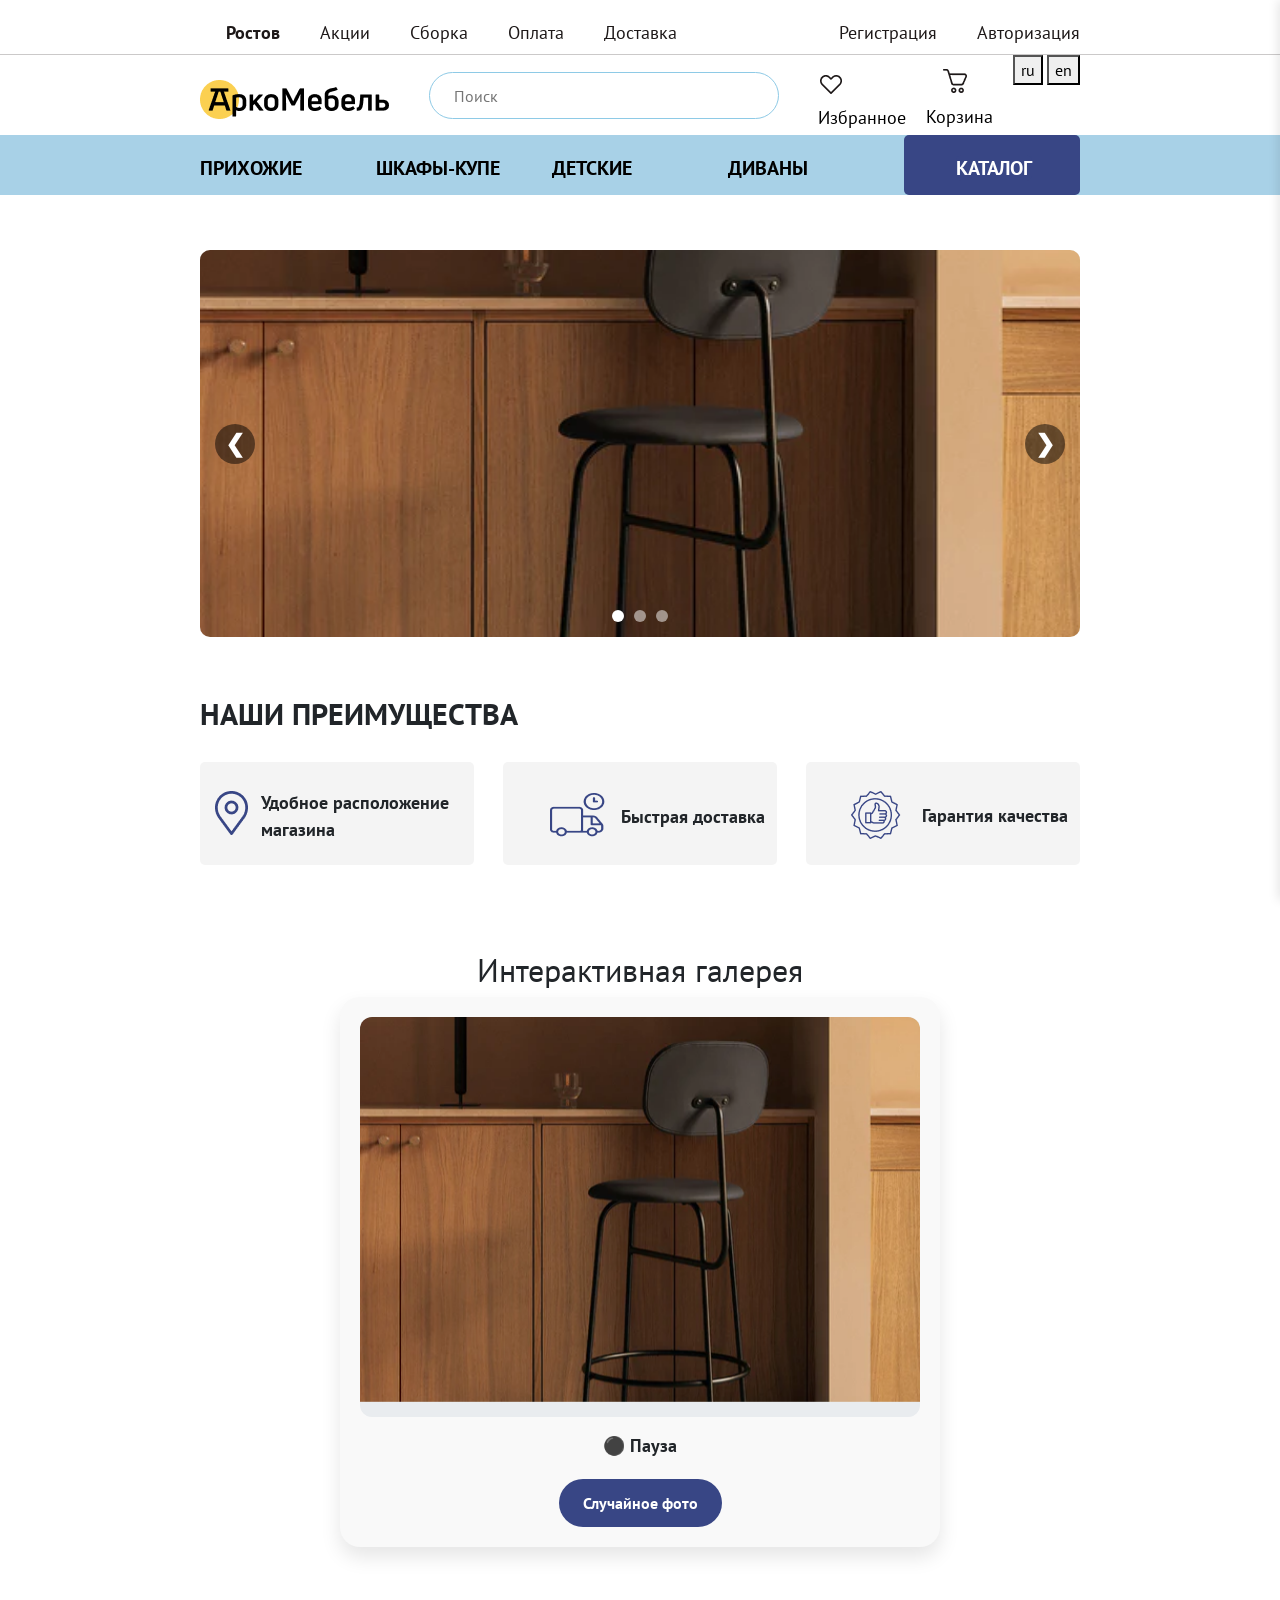
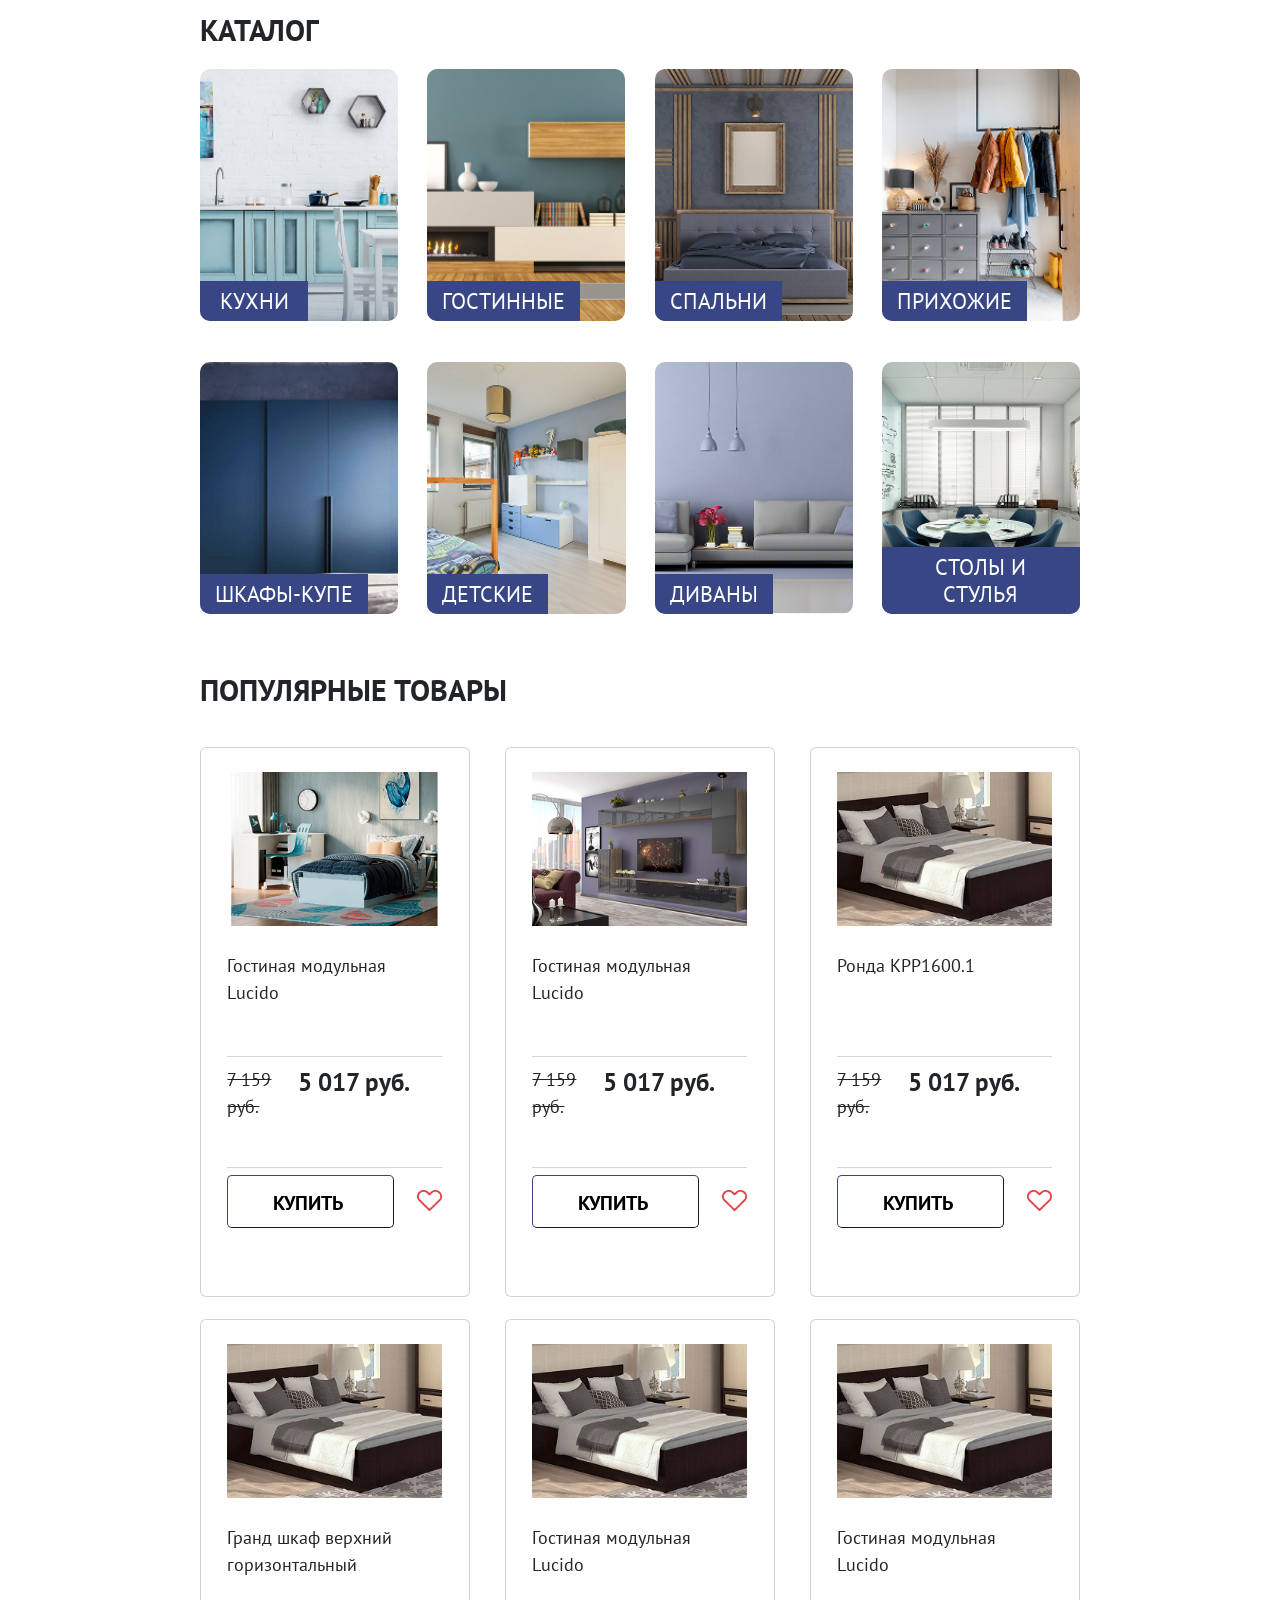
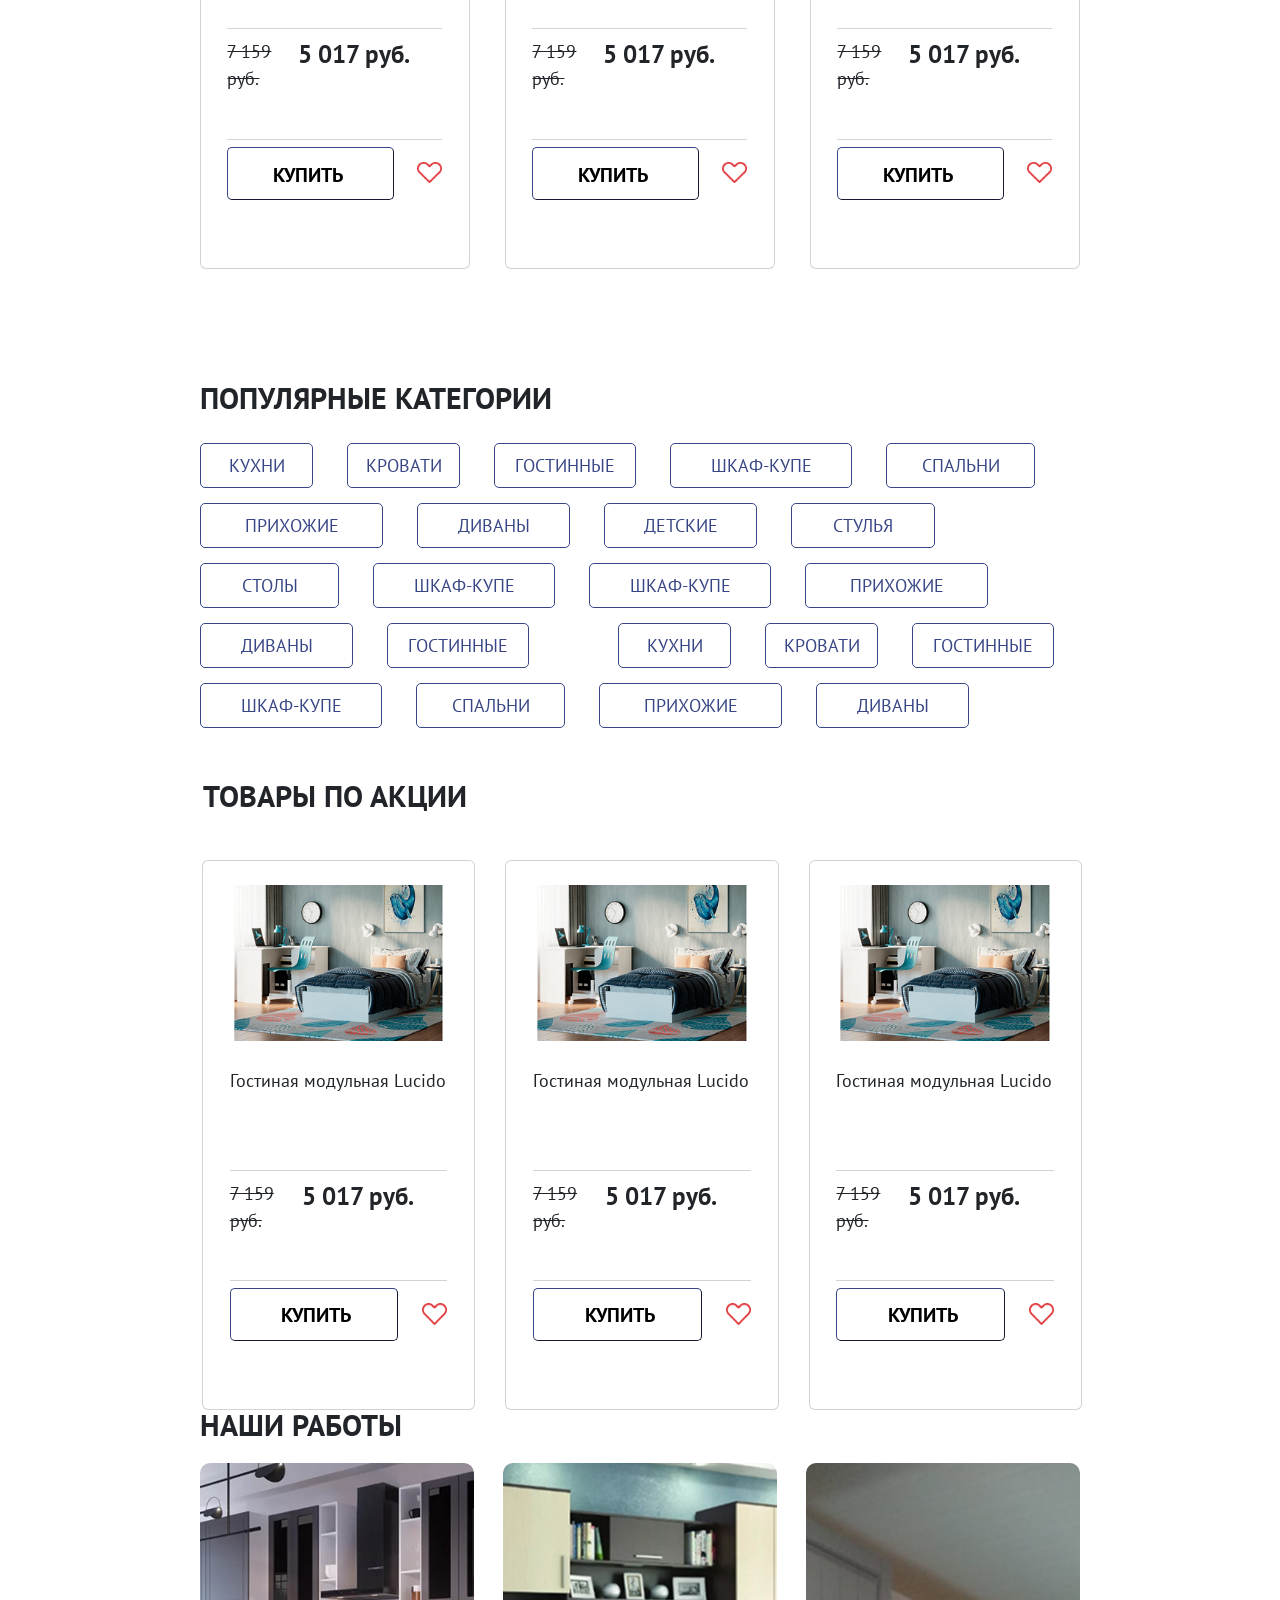
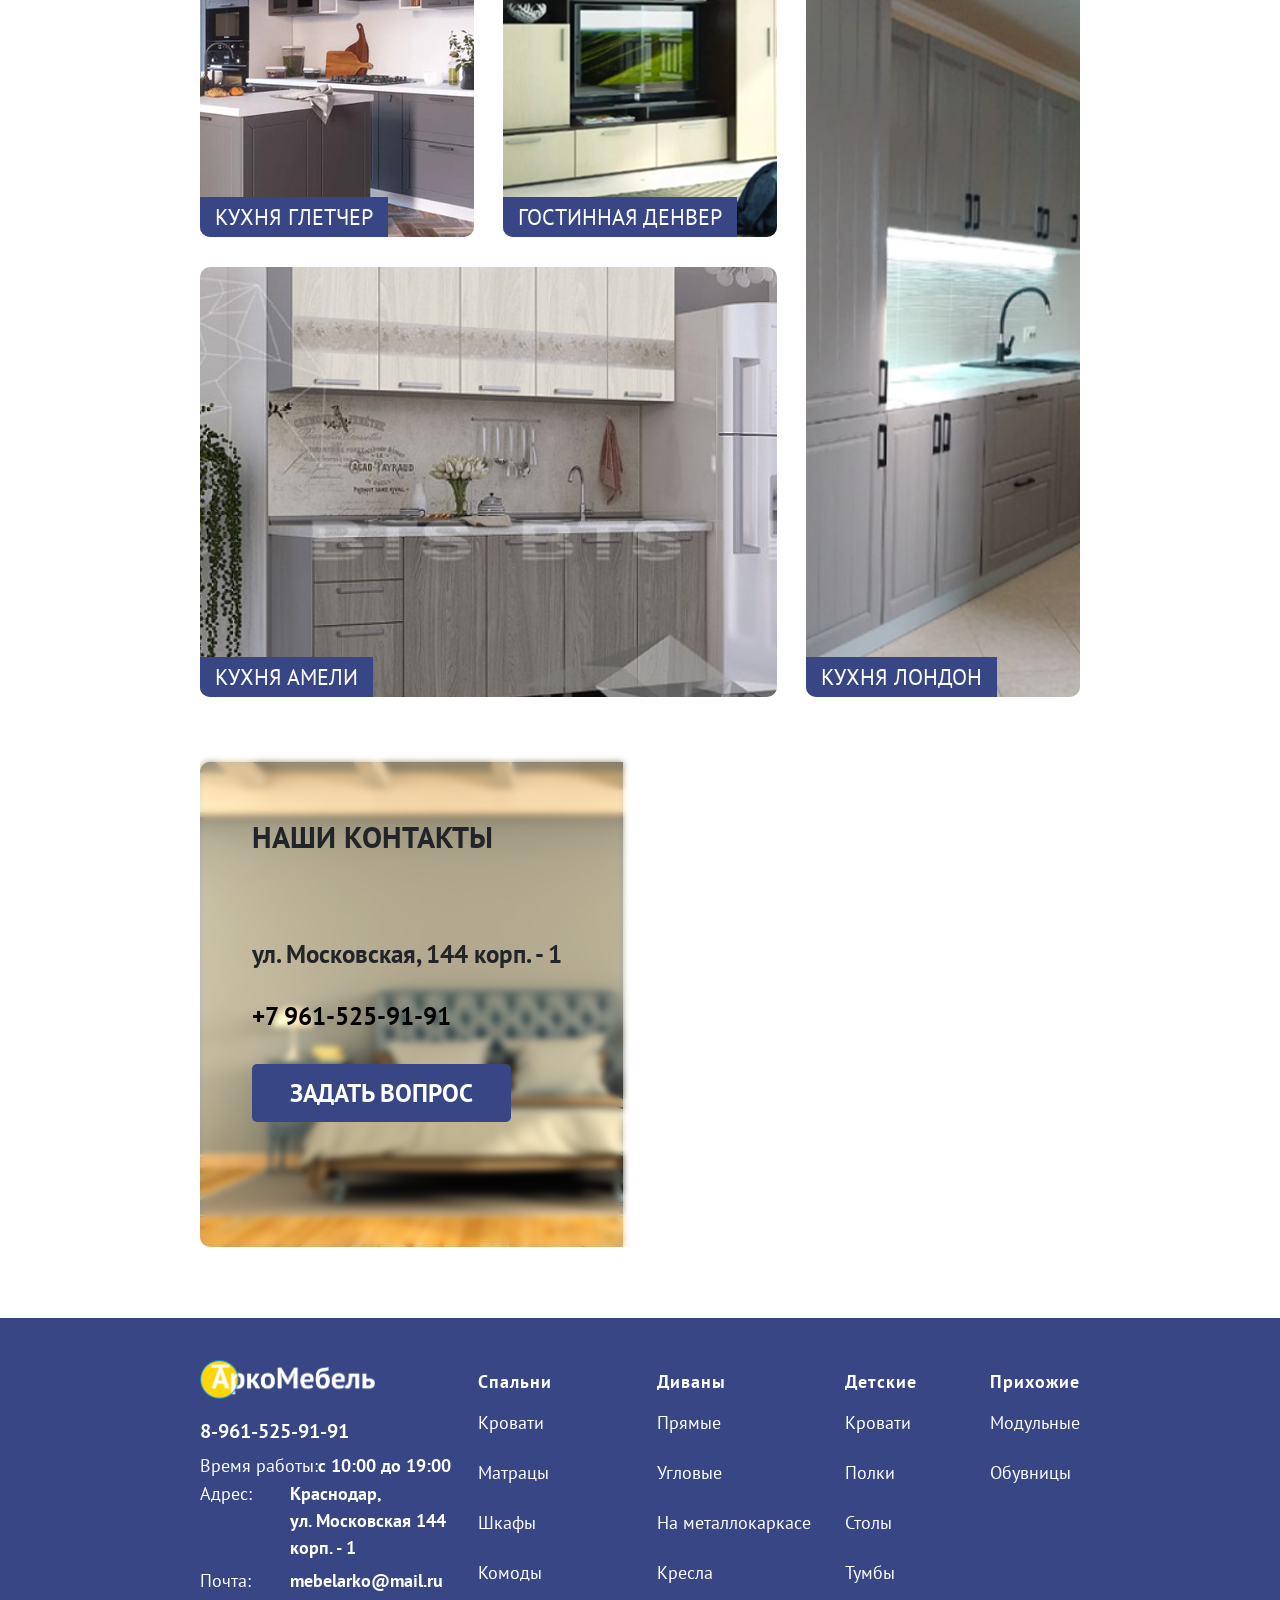
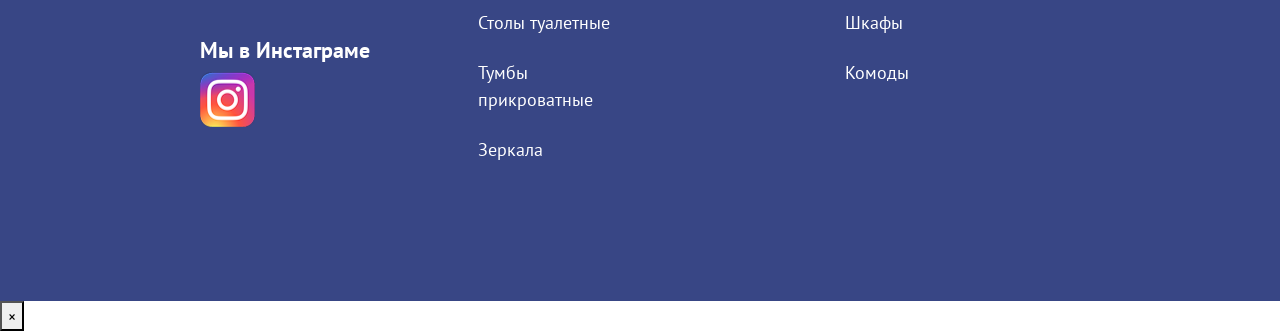
==== commit 6854e90c: "feat: add translate" ====
--- a/index.html
+++ b/index.html
@@ -51,14 +51,14 @@
 
 
             <div class="advantages">
-                <div class="advantagesText">
+                <div class="advantagesText" data-i18n="main.advantages">
                     НАШИ ПРЕИМУЩЕСТВА
                 </div>
                 <div class="goodLocation">
                     <div class="goodLocation-logo">
                         <img src="images/logoLocation.png" alt="">
                     </div>
-                    <div class="goodLocation-text">
+                    <div class="goodLocation-text" data-i18n="main.good_location">
                         Удобное расположение магазина
                     </div>
                 </div>
@@ -66,7 +66,7 @@
                     <div class="fastDelivery-logo">
                         <img src="images/logoDelivery.png" alt="">
                     </div>
-                    <div class="fastDelivery-text">
+                    <div class="fastDelivery-text" data-i18n="main.fast_delivery">
                         Быстрая доставка
                     </div>
                 </div>
@@ -75,8 +75,8 @@
                         <img src="images/logoPrice.png" alt="">
                     </div>
                     <div class="lowPrice-text">
-                        <div>Низкие цены</div>
-                        <div>Если найдете дешевле - <br>сделаем скидку</div>
+                        <div data-i18n="main.low_prices">Низкие цены</div>
+                        <div data-i18n="main.low_prices_sub">Если найдете дешевле - <br>сделаем скидку</div>
                     </div>
                 </div>
                 <div class="qualityAssurance">
@@ -84,28 +84,28 @@
                         <img src="images/logo qualityAssurance.png" alt="">
                     </div>
 
-                    <div class="qualityAssurance-text">
+                    <div class="qualityAssurance-text" data-i18n="main.quality">
                         Гарантия качества
                     </div>
                 </div>
             </div>
 
             <div class="gallery-section">
-                <h2>Интерактивная галерея</h2>
+                <h2 data-i18n="main.gallery_title">Интерактивная галерея</h2>
                 <div class="gallery-container">
                     <div class="image-wrapper">
                         <img id="galleryImage" src="images/Барный стул метталик.webp" alt="Галерея">
                     </div>
-                    <div id="soundStatus" class="sound-status">⚫ Пауза</div>
+                    <div id="soundStatus" class="sound-status" data-i18n="main.gallery_sound_paused">⚫ Пауза</div>
                     <div class="gallery-controls">
-                        <button id="randomBtn1" class="gallery-btn">🎲 Случайное фото</button>
+                        <button id="randomBtn1" class="gallery-btn" data-i18n="main.gallery_random">Случайное фото</button>
                         <!-- <button id="randomBtn2" class="gallery-btn">🎲 Случайное фото 2</button> -->
                     </div>
                 </div>
             </div>
 
             <div class="catalog">
-                <div class="catalogText">
+                <div class="catalogText" data-i18n="main.catalog">
                     КАТАЛОГ
                 </div>
                 <div class="catalogElements">
@@ -144,7 +144,7 @@
                 </div>
             </div>
             <div class="popularProducts">
-                <div class="popularProductsText">
+                <div class="popularProductsText" data-i18n="main.popular">
                     ПОПУЛЯРНЫЕ ТОВАРЫ
                 </div>
                 <div class="productCards">
@@ -158,7 +158,7 @@
                             <div class="price">5 017 руб.</div>
                         </div>
                         <div class="buyButtonAndLike">
-                            <button class="buyButton">КУПИТЬ</button>
+                            <button class="buyButton" data-i18n="main.buy">КУПИТЬ</button>
                             <div class="like"><img src="images/like.png" alt=""></div>
                         </div>
                     </div>
@@ -264,7 +264,7 @@
             </div>
 
             <div class="popularCategory">
-                <div class="popularCategoryText">
+                <div class="popularCategoryText" data-i18n="main.popular_categories">
                     ПОПУЛЯРНЫЕ КАТЕГОРИИ
                 </div>
                 <div class="categoryes">
@@ -296,7 +296,7 @@
             </div>
 
             <div class="saleProducts">
-                <div class="saleProductsText">
+                <div class="saleProductsText" data-i18n="main.sale_products">
                     ТОВАРЫ ПО АКЦИИ
                 </div>
                 <div class="saleProductCards">
@@ -360,7 +360,7 @@
             </div>
 
             <div class="ourWorks">
-                <div class="ourWorksText">
+                <div class="ourWorksText" data-i18n="main.our_works">
                     НАШИ РАБОТЫ
                 </div>
 
@@ -388,22 +388,20 @@
 
             <div class="allContactsAndMap">
                 <div class="allContacts">
-                    <div class="ourConstactsText">
+                    <div class="ourConstactsText" data-i18n="main.our_contacts">
                         НАШИ КОНТАКТЫ
                     </div>
-                    <div class="adress">
+                    <div class="adress" data-i18n="location.address">
                         Краснодар, Московская 144 корпус-1
                     </div>
-                    <div class="number">
-                        +7 961-525-91-91
-                    </div>
-                    <button class="questionButton">ЗАДАТЬ ВОПРОС</button>
+                    <div class="number">+7 961-525-91-91</div>
+                    <button class="questionButton" data-i18n="main.question">ЗАДАТЬ ВОПРОС</button>
                 </div>
                 <div class="map"></div>
             </div>
 
             <div class="instagramPhotos">
-                <p class="instagramPhotosText">МЫ В INSTAGRAM</p>
+                <p class="instagramPhotosText" data-i18n="main.instagram">МЫ В INSTAGRAM</p>
                 <div class="photos">
                 </div>
             </div>
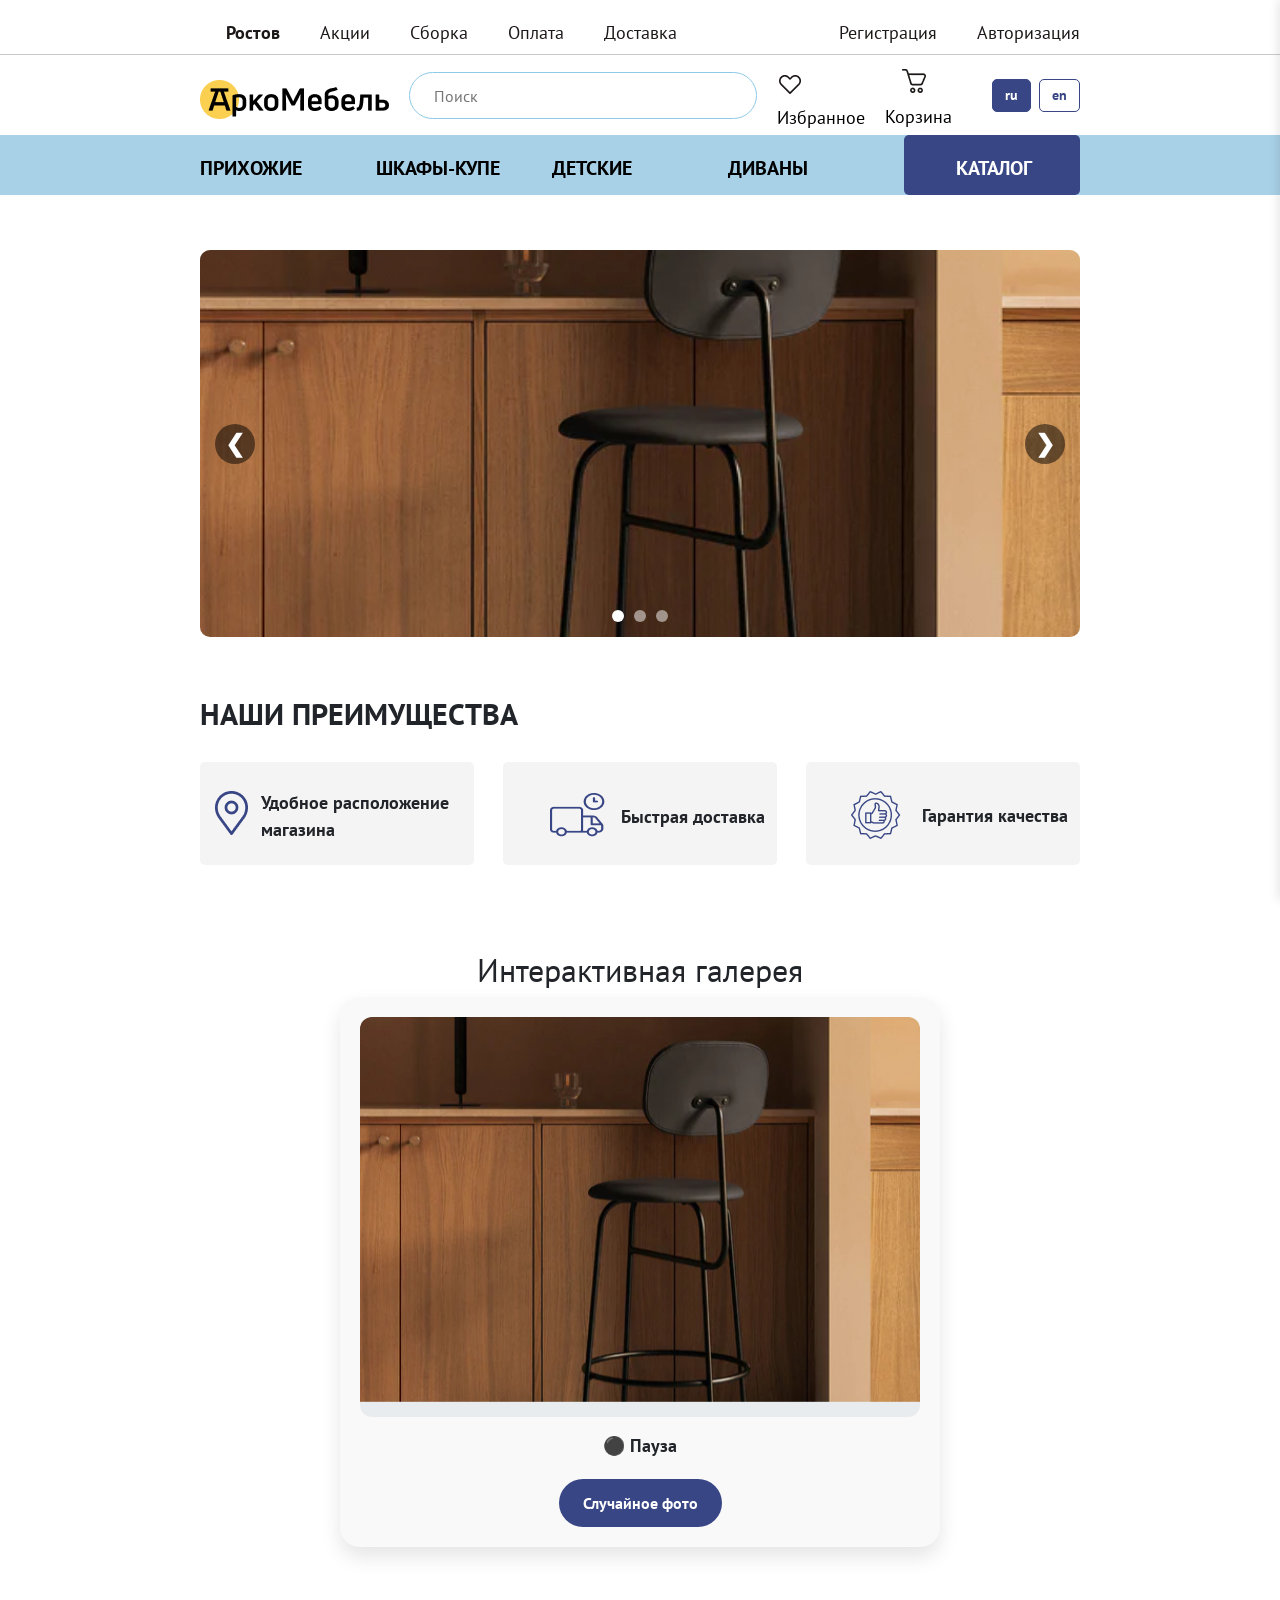
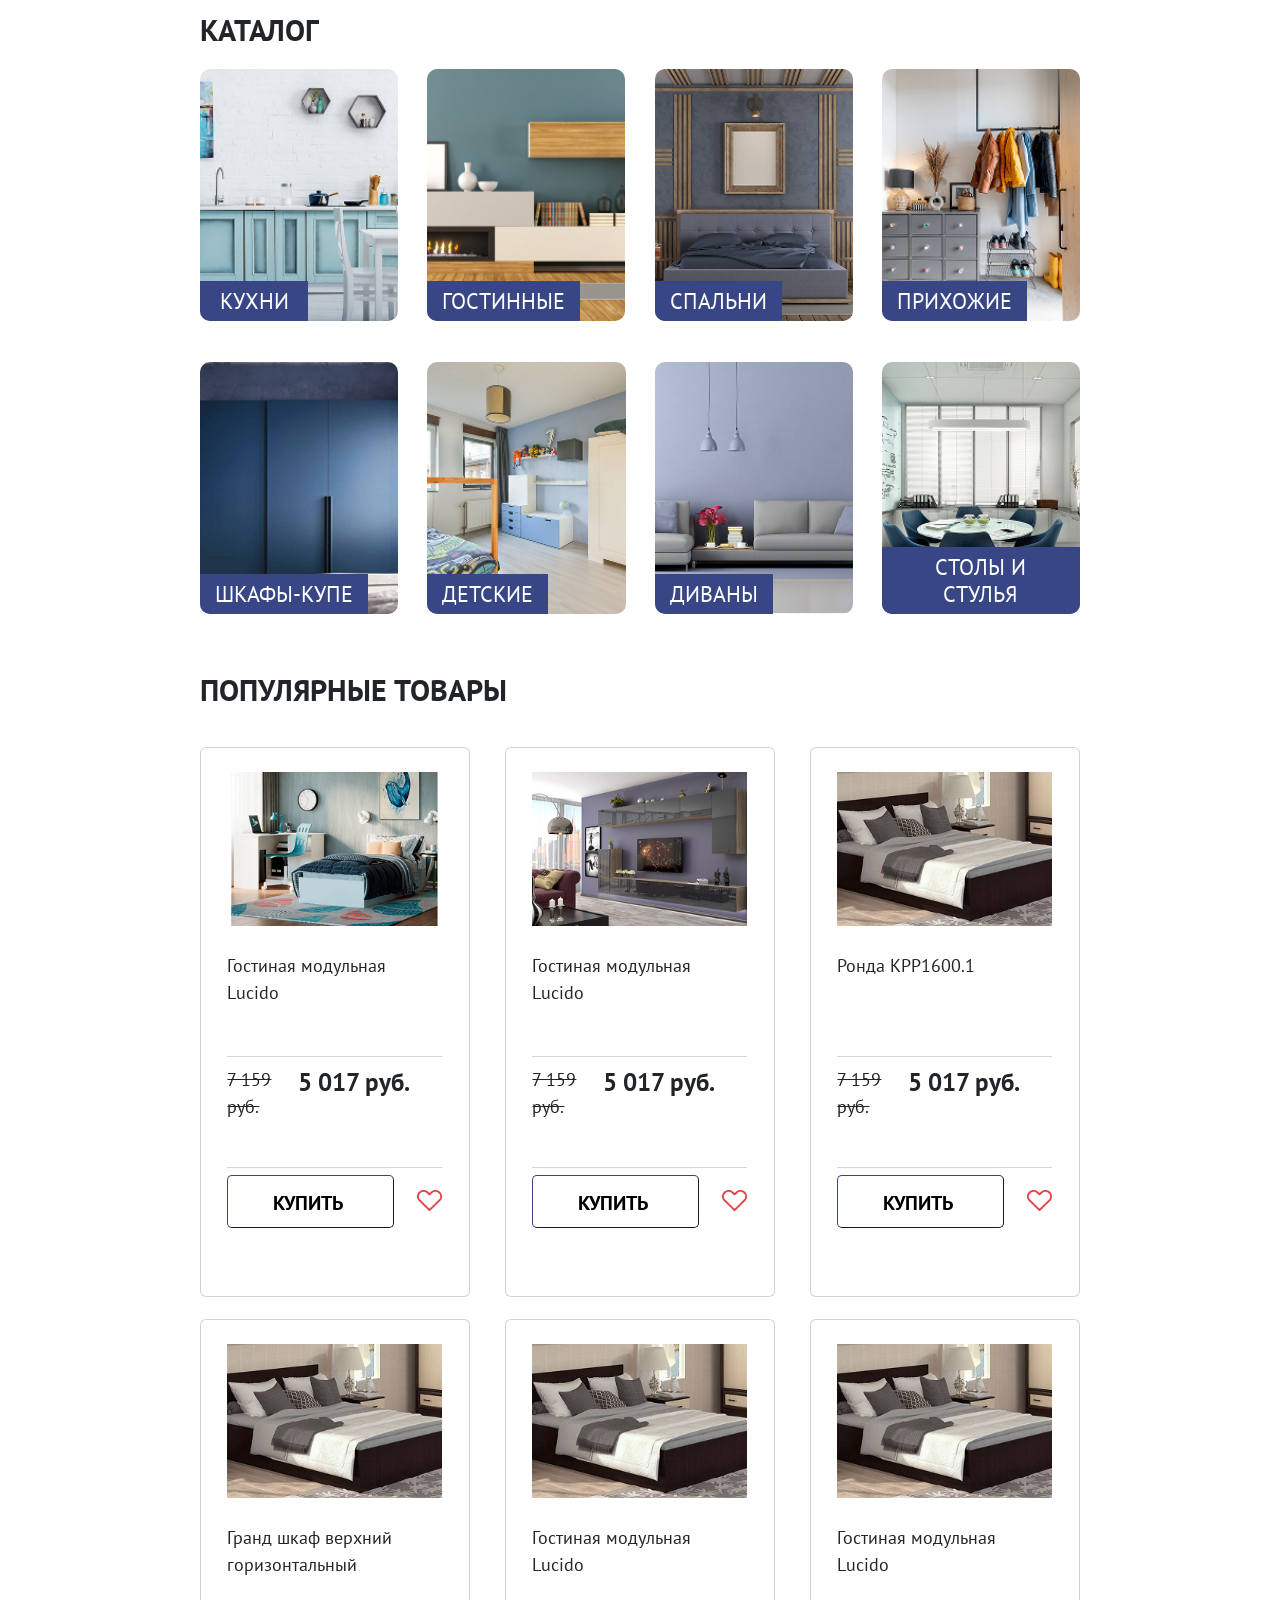
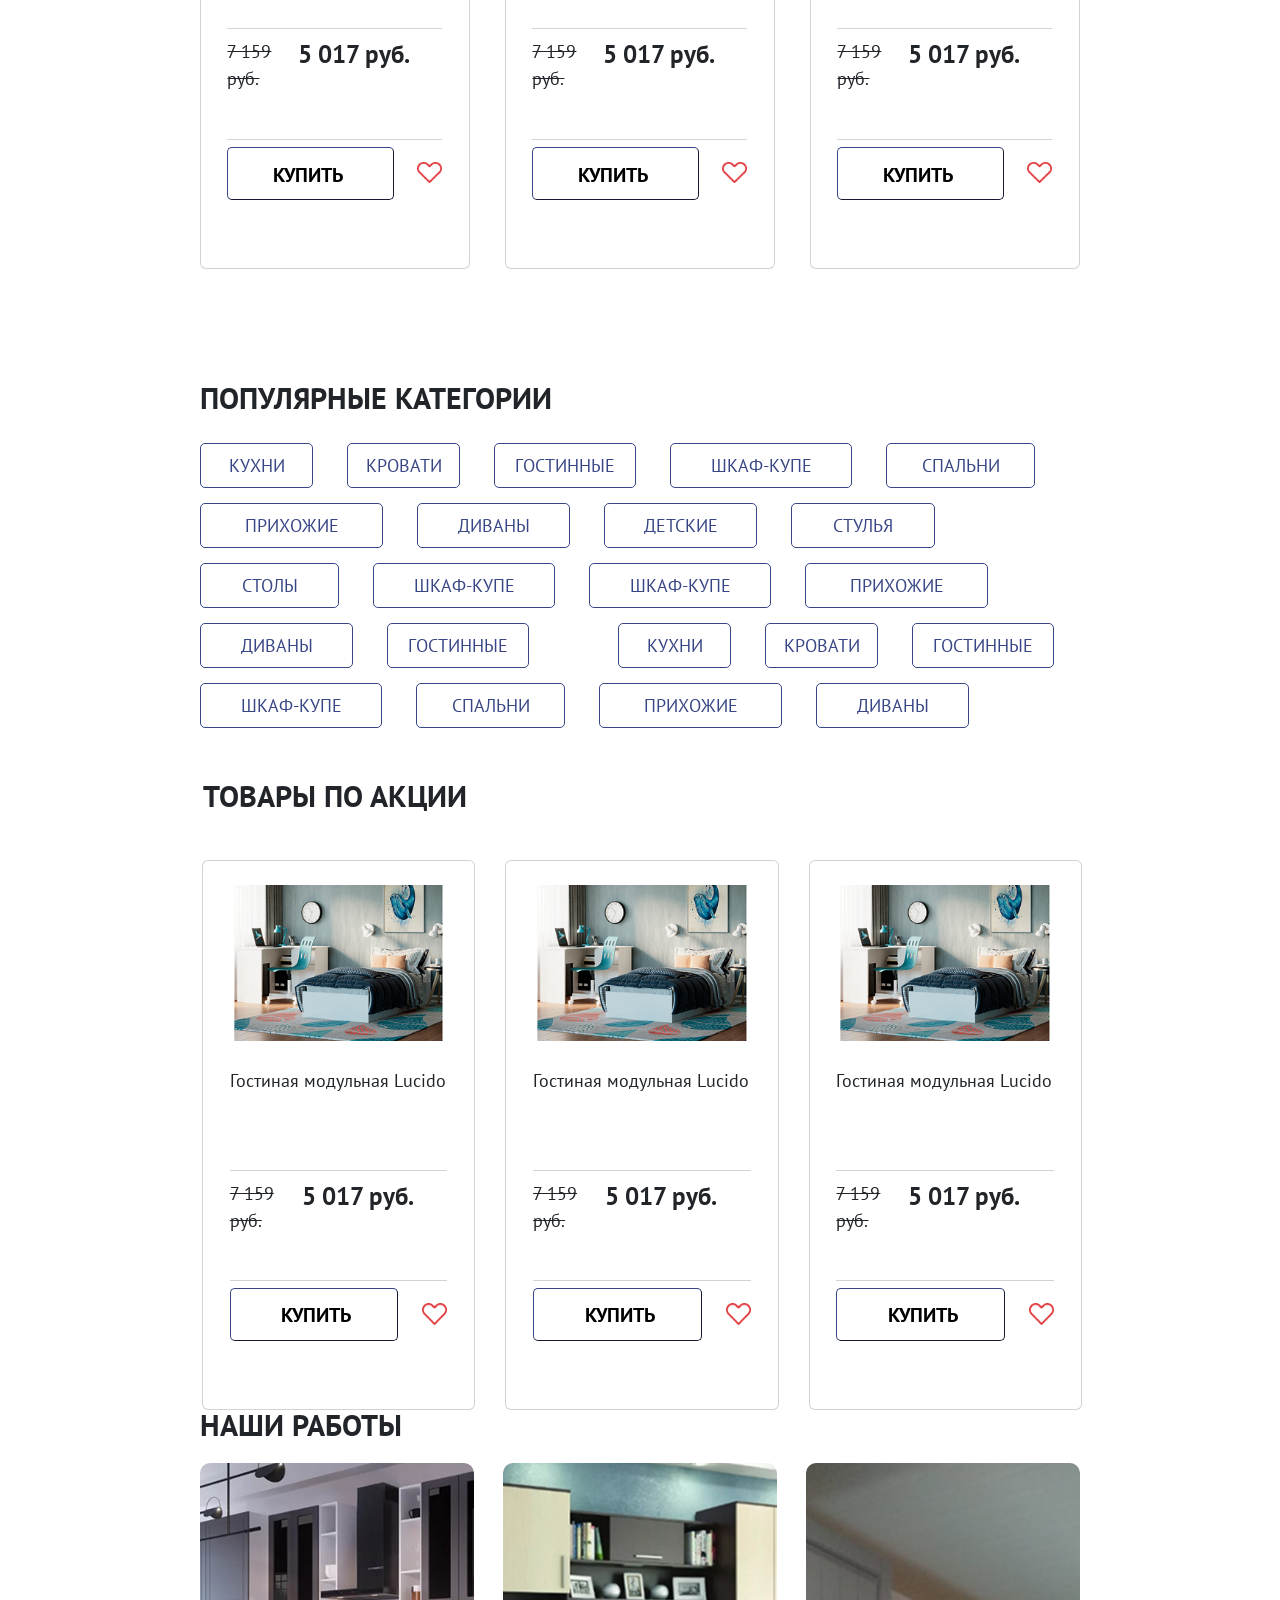
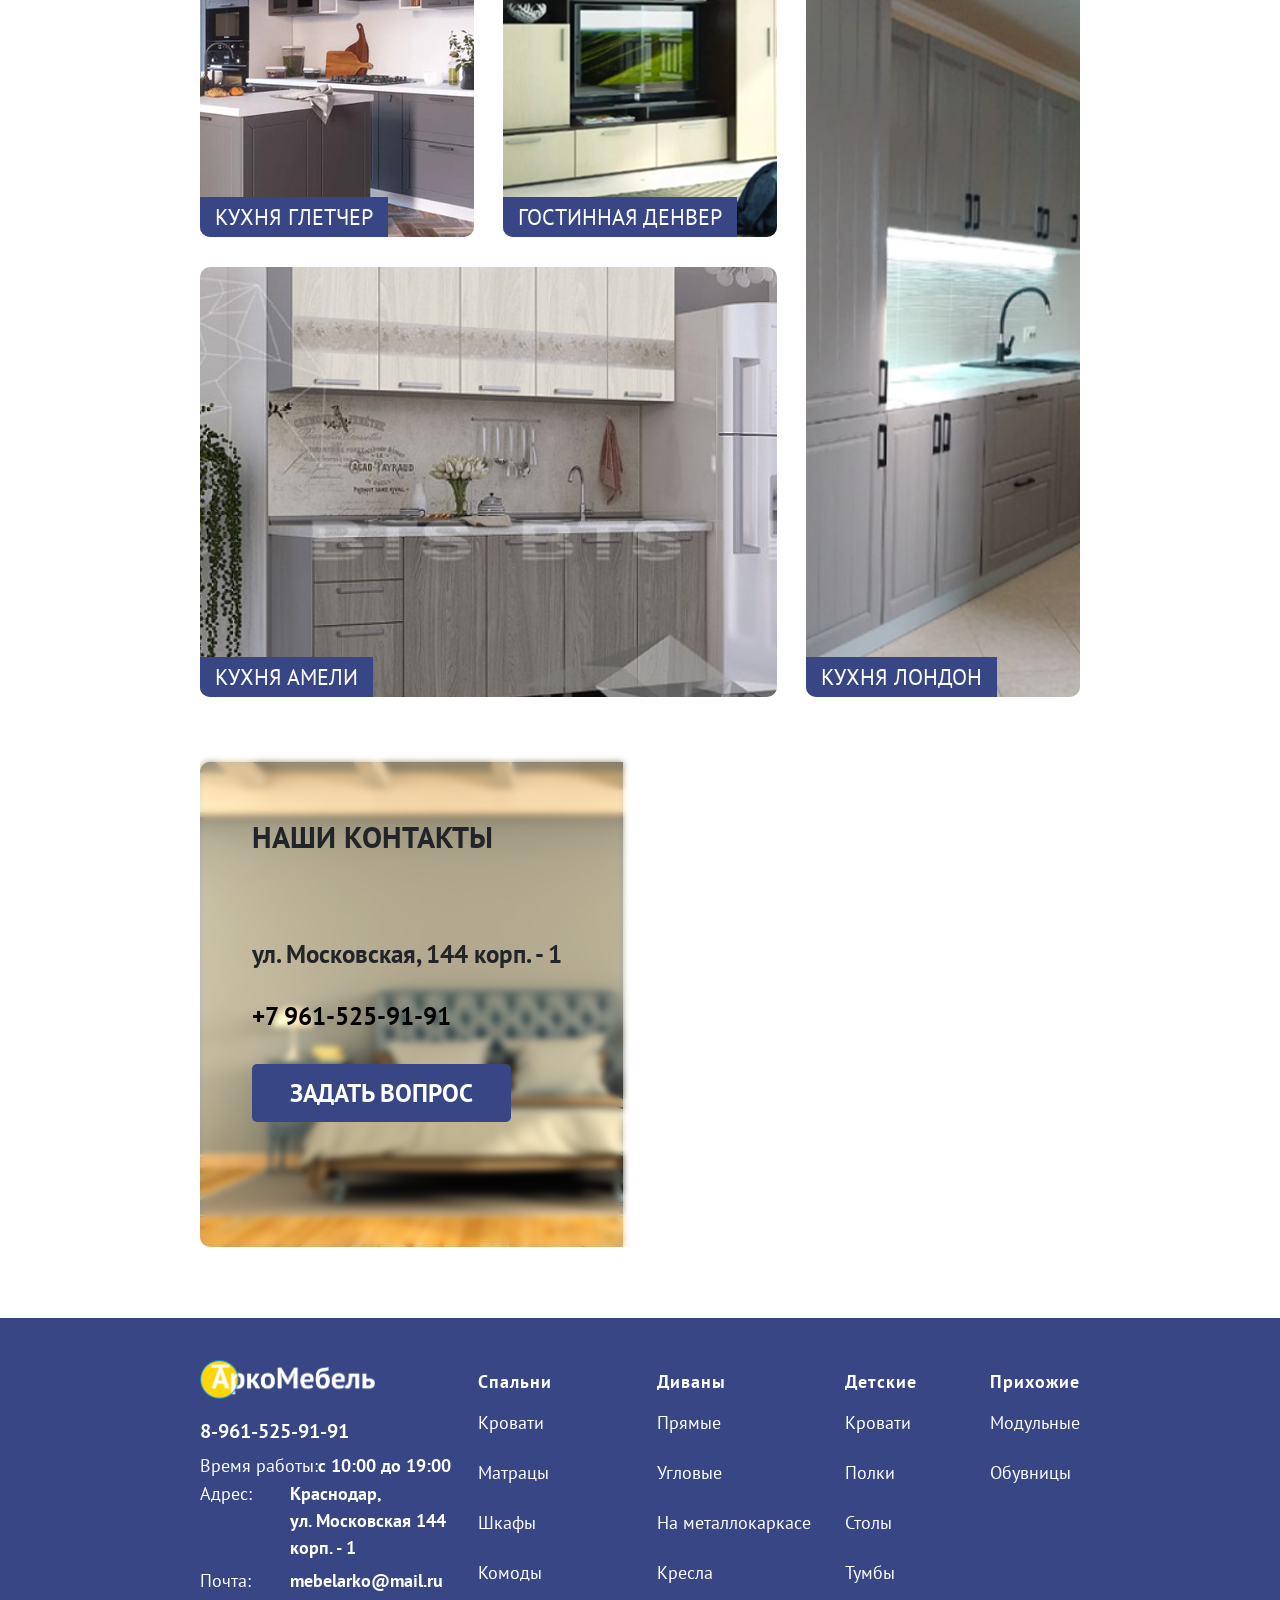
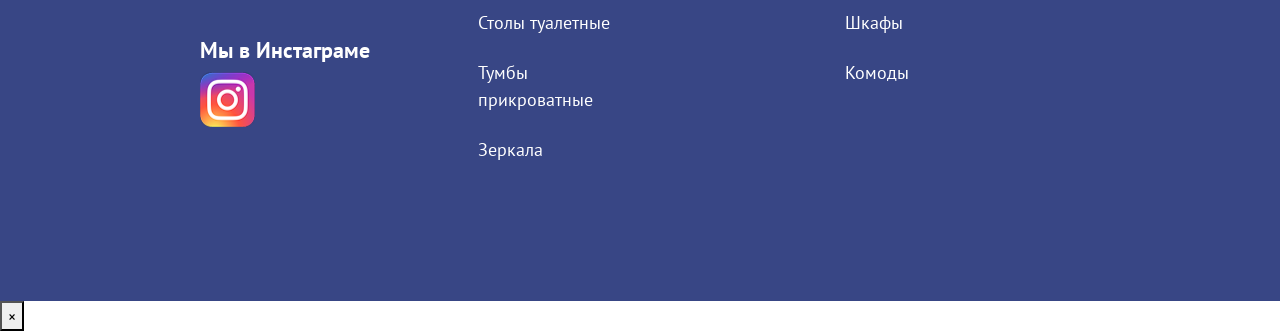
==== commit 932e0a68: "fix: fix avtorization" ====
--- a/index.html
+++ b/index.html
@@ -6,6 +6,7 @@
     <meta name="viewport" content="width=device-width, initial-scale=1.0">
     <title>Акромебель</title>
     <link type="Image/x-icon" href="images/logo A.png" rel="icon">
+    <link rel="stylesheet" href="styles/language.css">
     <link rel="stylesheet" href="styles/styles.css">
     <link rel="stylesheet" href="styles/header.css">
     <link rel="stylesheet" href="styles/main.css">
--- a/styles/language.css
+++ b/styles/language.css
@@ -0,0 +1,45 @@
+.lang-switcher {
+  display: flex;
+  gap: 8px;
+  align-items: center;
+  margin-left: 20px;
+}
+
+.lang-btn {
+  background: none;
+  border: 1px solid #384685;
+  border-radius: 5px;
+  padding: 5px 12px;
+  font-size: 14px;
+  font-weight: bold;
+  cursor: pointer;
+  color: #384685;
+  transition: all 0.3s ease;
+}
+
+.lang-btn.active {
+  background: #384685;
+  color: white;
+}
+
+.lang-btn:hover:not(.active) {
+  background: #e0e7ff;
+}
+
+@media (max-width: 1200px) {
+  .lang-switcher {
+    margin-left: 10px;
+  }
+  .lang-btn {
+    padding: 4px 10px;
+    font-size: 12px;
+  }
+}
+
+@media (max-width: 768px) {
+  .lang-switcher {
+    position: absolute;
+    top: 70px;
+    right: 20px;
+  }
+}
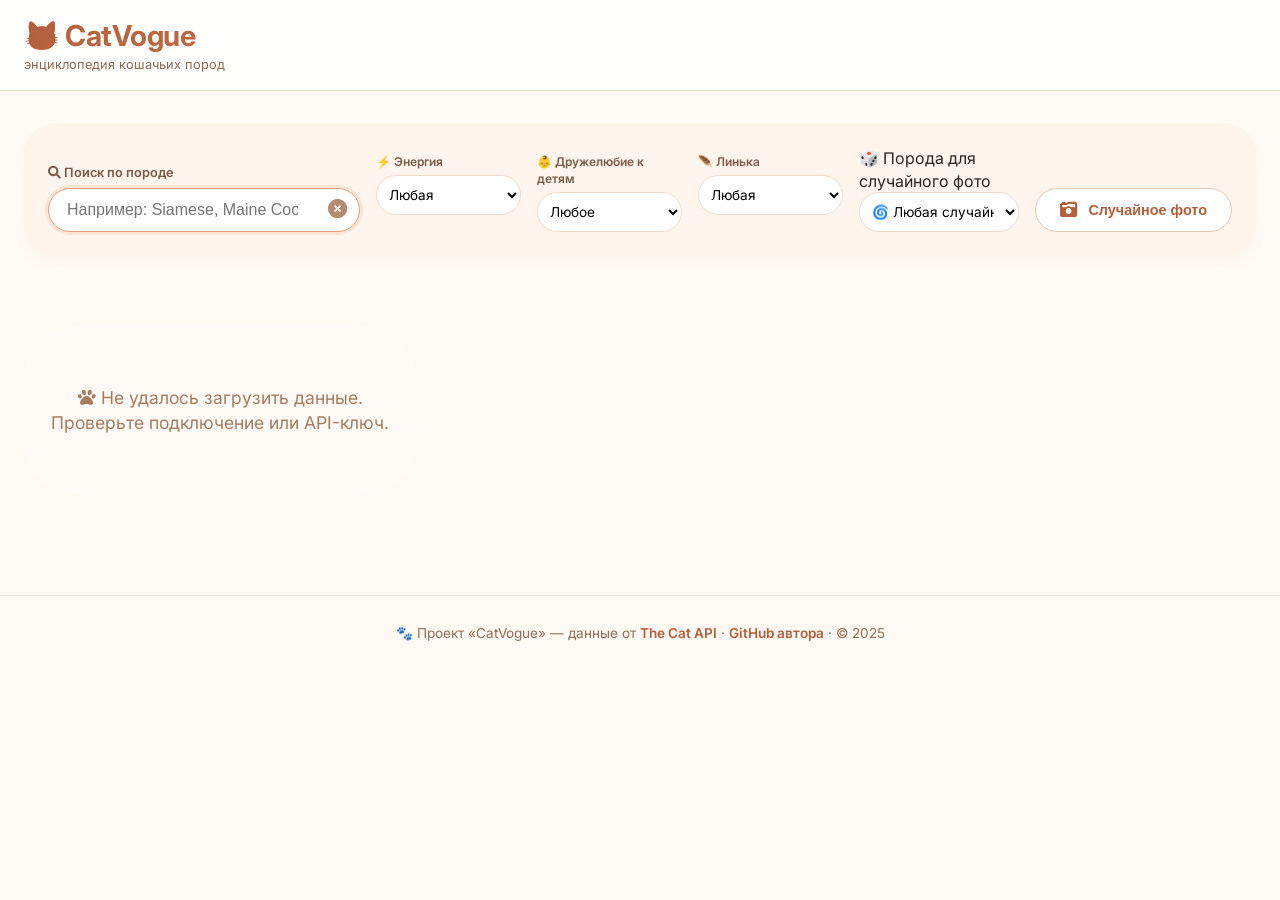
==== commit 04037553: "init: create all files" ====
--- a/index.html
+++ b/index.html
@@ -1,436 +1,85 @@
 <!DOCTYPE html>
-<html lang="en">
+<html lang="ru">
+<head>
+  <meta charset="UTF-8">
+  <meta name="viewport" content="width=device-width, initial-scale=1.0, viewport-fit=cover">
+  <title>CatVogue — каталог кошачьих пород</title>
+  <link rel="preconnect" href="https://fonts.googleapis.com">
+  <link rel="preconnect" href="https://fonts.gstatic.com" crossorigin>
+  <link href="https://fonts.googleapis.com/css2?family=Inter:opsz,wght@14..32,300;14..32,400;14..32,600;14..32,700&display=swap" rel="stylesheet">
+  <link rel="stylesheet" href="https://cdnjs.cloudflare.com/ajax/libs/font-awesome/6.0.0-beta3/css/all.min.css">
+  <link rel="stylesheet" href="styles/style.css">
+</head>
+<body>
 
-<head>
-    <meta charset="UTF-8">
-    <meta name="viewport" content="width=device-width, initial-scale=1.0">
-    <title>Акромебель</title>
-    <link type="Image/x-icon" href="images/logo A.png" rel="icon">
-    <link rel="stylesheet" href="styles/language.css">
-    <link rel="stylesheet" href="styles/styles.css">
-    <link rel="stylesheet" href="styles/header.css">
-    <link rel="stylesheet" href="styles/main.css">
-    <link rel="stylesheet" href="styles/footer.css">
-    <link rel="stylesheet" href="styles/animations.css">
-    <link rel="stylesheet" href="styles/preloader.css">
-    <link rel="stylesheet" href="styles/slider.css">
-    <link rel="stylesheet" href="styles/video-modal.css">
-    <link rel="stylesheet" href="styles/gallery.css">
-    <link rel="stylesheet" href="styles/parallax.css">
-    <link rel="preconnect" href="https://fonts.googleapis.com">
-    <link rel="preconnect" href="https://fonts.gstatic.com" crossorigin>
-    <link href="https://fonts.googleapis.com/css2?family=PT+Sans:wght@400&display=swap" rel="stylesheet">
-    <link href="https://fonts.googleapis.com/css2?family=PT+Sans:wght@400;700&display=swap" rel="stylesheet">
-    <link href="https://cdn.jsdelivr.net/npm/bootstrap@5.3.0/dist/css/bootstrap.min.css" rel="stylesheet">
+<header class="app-header">
+  <div class="container">
+    <div class="logo">
+      <h1>🐱 CatVogue</h1>
+      <p>энциклопедия кошачьих пород</p>
+    </div>
+  </div>
+</header>
 
-</head>
+<main class="container">
+  <div class="toolbar">
+    <div class="search-group">
+      <label><i class="fas fa-search"></i> Поиск по породе</label>
+      <div class="search-wrapper">
+        <input type="text" id="searchInput" placeholder="Например: Siamese, Maine Coon..." autofocus>
+        <button id="clearSearchBtn" aria-label="Очистить"><i class="fas fa-times-circle"></i></button>
+      </div>
+    </div>
+    <div class="filters">
+      <div class="filter-select">
+        <label>⚡ Энергия</label>
+        <select id="energyFilter">
+          <option value="any">Любая</option>
+          <option value="1">1 (низкая)</option><option value="2">2</option>
+          <option value="3">3 (средняя)</option><option value="4">4</option><option value="5">5 (высокая)</option>
+        </select>
+      </div>
+      <div class="filter-select">
+        <label>👶 Дружелюбие к детям</label>
+        <select id="childFilter">
+          <option value="any">Любое</option><option value="1">1</option><option value="2">2</option>
+          <option value="3">3</option><option value="4">4</option><option value="5">5</option>
+        </select>
+      </div>
+      <div class="filter-select">
+        <label>🪶 Линька</label>
+        <select id="sheddingFilter">
+          <option value="any">Любая</option><option value="1">1 (минимальная)</option><option value="2">2</option>
+          <option value="3">3 (средняя)</option><option value="4">4</option><option value="5">5 (интенсивная)</option>
+        </select>
+      </div>
+    </div>
+    <div class="breed-selector">
+      <label>🎲 Порода для случайного фото</label>
+      <select id="randomBreedSelect">
+        <option value="random">🌀 Любая случайная порода</option>
+      </select>
+    </div>
+    <button id="randomPhotoBtn" class="random-btn"><i class="fas fa-camera-retro"></i> Случайное фото</button>
+  </div>
 
-<body class="page-main">
+  <div id="cardsContainer" class="cards-grid">
+    <div class="no-results" style="display: none;">Загрузка усатых...</div>
+  </div>
+</main>
 
-    <div id="preloader" class="preloader">
-        <div class="spinner"></div>
-    </div>
+<footer>
+  <p>🐾 Проект «CatVogue» — данные от <a href="https://thecatapi.com" target="_blank" rel="noopener">The Cat API</a> · 
+  <a href="https://github.com/your-cat-explorer" target="_blank">GitHub автора</a> · © 2025</p>
+</footer>
 
-    <header></header>
+<div id="lightbox" class="lightbox">
+  <div class="lightbox-content">
+    <img class="lightbox-img" id="lightboxImg" src="" alt="Увеличенное фото кошки">
+    <button class="close-lightbox" id="closeLightboxBtn">✕</button>
+  </div>
+</div>
 
-    <main>
-        <div class="wrapper">
-
-            <div class="slider-container">
-                <div class="slider">
-                    <div class="slides">
-                        <img src="images/Барный стул метталик.webp" alt="Слайд 1">
-                        <img src="images/Детская кровть Сказка.jpg" alt="Слайд 2">
-                        <img src="images/Диван прямой Люкс.jpg" alt="Слайд 3">
-                    </div>
-                    <button class="slider-btn prev">❮</button>
-                    <button class="slider-btn next">❯</button>
-                </div>
-                <div class="slider-dots"></div>
-            </div>
-
-
-
-            <div class="advantages">
-                <div class="advantagesText" data-i18n="main.advantages">
-                    НАШИ ПРЕИМУЩЕСТВА
-                </div>
-                <div class="goodLocation">
-                    <div class="goodLocation-logo">
-                        <img src="images/logoLocation.png" alt="">
-                    </div>
-                    <div class="goodLocation-text" data-i18n="main.good_location">
-                        Удобное расположение магазина
-                    </div>
-                </div>
-                <div class="fastDelivery">
-                    <div class="fastDelivery-logo">
-                        <img src="images/logoDelivery.png" alt="">
-                    </div>
-                    <div class="fastDelivery-text" data-i18n="main.fast_delivery">
-                        Быстрая доставка
-                    </div>
-                </div>
-                <div class="lowPrice">
-                    <div class="lowPrice-logo">
-                        <img src="images/logoPrice.png" alt="">
-                    </div>
-                    <div class="lowPrice-text">
-                        <div data-i18n="main.low_prices">Низкие цены</div>
-                        <div data-i18n="main.low_prices_sub">Если найдете дешевле - <br>сделаем скидку</div>
-                    </div>
-                </div>
-                <div class="qualityAssurance">
-                    <div class="qualityAssurance-logo">
-                        <img src="images/logo qualityAssurance.png" alt="">
-                    </div>
-
-                    <div class="qualityAssurance-text" data-i18n="main.quality">
-                        Гарантия качества
-                    </div>
-                </div>
-            </div>
-
-            <div class="gallery-section">
-                <h2 data-i18n="main.gallery_title">Интерактивная галерея</h2>
-                <div class="gallery-container">
-                    <div class="image-wrapper">
-                        <img id="galleryImage" src="images/Барный стул метталик.webp" alt="Галерея">
-                    </div>
-                    <div id="soundStatus" class="sound-status" data-i18n="main.gallery_sound_paused">⚫ Пауза</div>
-                    <div class="gallery-controls">
-                        <button id="randomBtn1" class="gallery-btn" data-i18n="main.gallery_random">Случайное фото</button>
-                        <!-- <button id="randomBtn2" class="gallery-btn">🎲 Случайное фото 2</button> -->
-                    </div>
-                </div>
-            </div>
-
-            <div class="catalog">
-                <div class="catalogText" data-i18n="main.catalog">
-                    КАТАЛОГ
-                </div>
-                <div class="catalogElements">
-                    <div>
-                        <img src="images/Кухни.png" alt="">
-                        <div>КУХНИ</div>
-                    </div>
-                    <div>
-                        <img src="images/Гостинные.png" alt="">
-                        <div>ГОСТИННЫЕ</div>
-                    </div>
-                    <div>
-                        <img src="images/Спальни.png" alt="">
-                        <div>СПАЛЬНИ</div>
-                    </div>
-                    <div>
-                        <img src="images/Прихожие.png" alt="">
-                        <div>ПРИХОЖИЕ</div>
-                    </div>
-                    <div>
-                        <img src="images/Шкафы-купе.png" alt="">
-                        <div>ШКАФЫ-КУПЕ</div>
-                    </div>
-                    <div>
-                        <img src="images/Детские.png" alt="">
-                        <div>ДЕТСКИЕ</div>
-                    </div>
-                    <div>
-                        <img src="images/Диваны.png" alt="">
-                        <div>ДИВАНЫ</div>
-                    </div>
-                    <div>
-                        <img src="images/Столы и стулья.png" alt="">
-                        <div>СТОЛЫ И СТУЛЬЯ</div>
-                    </div>
-                </div>
-            </div>
-            <div class="popularProducts">
-                <div class="popularProductsText" data-i18n="main.popular">
-                    ПОПУЛЯРНЫЕ ТОВАРЫ
-                </div>
-                <div class="productCards">
-                    <div class="card">
-                        <div class="cardImage">
-                            <img src="images/Кровать 5.png" alt="">
-                        </div>
-                        <div class="cardText">Гостиная модульная Lucido</div>
-                        <div class="cardPrice">
-                            <div class="prePrice">7 159 руб.</div>
-                            <div class="price">5 017 руб.</div>
-                        </div>
-                        <div class="buyButtonAndLike">
-                            <button class="buyButton" data-i18n="main.buy">КУПИТЬ</button>
-                            <div class="like"><img src="images/like.png" alt=""></div>
-                        </div>
-                    </div>
-                    <div class="card">
-                        <div class="cardImage">
-                            <img src="images/Lucido.png" alt="">
-                        </div>
-                        <div class="cardText">Гостиная модульная Lucido</div>
-                        <div class="cardPrice">
-                            <div class="prePrice">7 159 руб.</div>
-                            <div class="price">5 017 руб.</div>
-                        </div>
-                        <div class="buyButtonAndLike">
-                            <button class="buyButton">КУПИТЬ</button>
-                            <div class="like"><img src="images/like.png" alt=""></div>
-                        </div>
-                    </div>
-                    <div class="card">
-                        <div class="cardImage">
-                            <img src="images/Ронда.png" alt="">
-                        </div>
-                        <div class="cardText">Ронда КРР1600.1</div>
-                        <div class="cardPrice">
-                            <div class="prePrice">7 159 руб.</div>
-                            <div class="price">5 017 руб.</div>
-                        </div>
-                        <div class="buyButtonAndLike">
-                            <button class="buyButton">КУПИТЬ</button>
-                            <div class="like"><img src="images/like.png" alt=""></div>
-                        </div>
-                    </div>
-                    <div class="card">
-                        <div class="cardImage">
-                            <img src="images/Ронда.png" alt="">
-                        </div>
-                        <div class="cardText">Гранд шкаф верхний горизонтальный</div>
-                        <div class="cardPrice">
-                            <div class="prePrice">7 159 руб.</div>
-                            <div class="price">5 017 руб.</div>
-                        </div>
-                        <div class="buyButtonAndLike">
-                            <button class="buyButton">КУПИТЬ</button>
-                            <div class="like"><img src="images/like.png" alt=""></div>
-                        </div>
-                    </div>
-                    <div class="card">
-                        <div class="cardImage">
-                            <img src="images/Ронда.png" alt="">
-                        </div>
-                        <div class="cardText">Гостиная модульная Lucido</div>
-                        <div class="cardPrice">
-                            <div class="prePrice">7 159 руб.</div>
-                            <div class="price">5 017 руб.</div>
-                        </div>
-                        <div class="buyButtonAndLike">
-                            <button class="buyButton">КУПИТЬ</button>
-                            <div class="like"><img src="images/like.png" alt=""></div>
-                        </div>
-                    </div>
-                    <div class="card">
-                        <div class="cardImage">
-                            <img src="images/Ронда.png" alt="">
-                        </div>
-                        <div class="cardText">Гостиная модульная Lucido</div>
-                        <div class="cardPrice">
-                            <div class="prePrice">7 159 руб.</div>
-                            <div class="price">5 017 руб.</div>
-                        </div>
-                        <div class="buyButtonAndLike">
-                            <button class="buyButton">КУПИТЬ</button>
-                            <div class="like"><img src="images/like.png" alt=""></div>
-                        </div>
-                    </div>
-                    <div class="card">
-                        <div class="cardImage">
-                            <img src="images/Ронда.png" alt="">
-                        </div>
-                        <div class="cardText">Гостиная модульная Lucido</div>
-                        <div class="cardPrice">
-                            <div class="prePrice">7 159 руб.</div>
-                            <div class="price">5 017 руб.</div>
-                        </div>
-                        <div class="buyButtonAndLike">
-                            <button class="buyButton">КУПИТЬ</button>
-                            <div class="like"><img src="images/like.png" alt=""></div>
-                        </div>
-                    </div>
-                    <div class="card">
-                        <div class="cardImage">
-                            <img src="images/Ронда.png" alt="">
-                        </div>
-                        <div class="cardText">Гостиная модульная Lucido</div>
-                        <div class="cardPrice">
-                            <div class="prePrice">7 159 руб.</div>
-                            <div class="price">5 017 руб.</div>
-                        </div>
-                        <div class="buyButtonAndLike">
-                            <button class="buyButton">КУПИТЬ</button>
-                            <div class="like"><img src="images/like.png" alt=""></div>
-                        </div>
-                    </div>
-                </div>
-            </div>
-
-            <div class="popularCategory">
-                <div class="popularCategoryText" data-i18n="main.popular_categories">
-                    ПОПУЛЯРНЫЕ КАТЕГОРИИ
-                </div>
-                <div class="categoryes">
-                    <button class="box box-1">КУХНИ</button>
-                    <button class="box box-2">КРОВАТИ</button>
-                    <button class="box box-3">ГОСТИННЫЕ</button>
-                    <button class="box box-4">ШКАФ-КУПЕ</button>
-                    <button class="box box-5">СПАЛЬНИ</button>
-                    <button class="box box-6">ПРИХОЖИЕ</button>
-                    <button class="box box-7">ДИВАНЫ</button>
-                    <button class="box box-8">ДЕТСКИЕ</button>
-                    <button class="box box-9">СТУЛЬЯ</button>
-                    <button class="box box-10">СТОЛЫ</button>
-                    <button class="box box-11">ШКАФ-КУПЕ</button>
-                    <button class="box box-12">ШКАФ-КУПЕ</button>
-                    <button class="box box-13">ПРИХОЖИЕ</button>
-                    <button class="box box-14">ДИВАНЫ</button>
-                    <button class="box box-15">ГОСТИННЫЕ</button>
-                    <button class="box box-16">КУХНИ</button>
-                    <button class="box box-17">КРОВАТИ</button>
-                    <button class="box box-18">ГОСТИННЫЕ</button>
-                    <button class="box box-19">ШКАФ-КУПЕ</button>
-                    <button class="box box-20">СПАЛЬНИ</button>
-                    <button class="box box-21">ПРИХОЖИЕ</button>
-                    <button class="box box-22">ДИВАНЫ</button>
-                    <button class="box box-23">ДЕТСКИЕ</button>
-
-                </div>
-            </div>
-
-            <div class="saleProducts">
-                <div class="saleProductsText" data-i18n="main.sale_products">
-                    ТОВАРЫ ПО АКЦИИ
-                </div>
-                <div class="saleProductCards">
-                    <div class="card">
-                        <div class="cardImage">
-                            <img src="images/Кровать 5.png" alt="">
-                        </div>
-                        <div class="cardText">Гостиная модульная Lucido</div>
-                        <div class="cardPrice">
-                            <div class="prePrice">7 159 руб.</div>
-                            <div class="price">5 017 руб.</div>
-                        </div>
-                        <div class="buyButtonAndLike">
-                            <button class="buyButton">КУПИТЬ</button>
-                            <div class="like"><img src="images/like.png" alt=""></div>
-                        </div>
-                    </div>
-                    <div class="card">
-                        <div class="cardImage">
-                            <img src="images/Кровать 5.png" alt="">
-                        </div>
-                        <div class="cardText">Гостиная модульная Lucido</div>
-                        <div class="cardPrice">
-                            <div class="prePrice">7 159 руб.</div>
-                            <div class="price">5 017 руб.</div>
-                        </div>
-                        <div class="buyButtonAndLike">
-                            <button class="buyButton">КУПИТЬ</button>
-                            <div class="like"><img src="images/like.png" alt=""></div>
-                        </div>
-                    </div>
-                    <div class="card">
-                        <div class="cardImage">
-                            <img src="images/Кровать 5.png" alt="">
-                        </div>
-                        <div class="cardText">Гостиная модульная Lucido</div>
-                        <div class="cardPrice">
-                            <div class="prePrice">7 159 руб.</div>
-                            <div class="price">5 017 руб.</div>
-                        </div>
-                        <div class="buyButtonAndLike">
-                            <button class="buyButton">КУПИТЬ</button>
-                            <div class="like"><img src="images/like.png" alt=""></div>
-                        </div>
-                    </div>
-                    <div class="card">
-                        <div class="cardImage">
-                            <img src="images/Кровать 5.png" alt="">
-                        </div>
-                        <div class="cardText">Гостиная модульная Lucido</div>
-                        <div class="cardPrice">
-                            <div class="prePrice">7 159 руб.</div>
-                            <div class="price">5 017 руб.</div>
-                        </div>
-                        <div class="buyButtonAndLike">
-                            <button class="buyButton">КУПИТЬ</button>
-                            <div class="like"><img src="images/like.png" alt=""></div>
-                        </div>
-                    </div>
-                </div>
-            </div>
-
-            <div class="ourWorks">
-                <div class="ourWorksText" data-i18n="main.our_works">
-                    НАШИ РАБОТЫ
-                </div>
-
-                <div class="catalogElements">
-                    <div>
-                        <img id="bottomVideoImage" src="images/Кухня глетчер.png" alt="">
-                        <div>КУХНЯ ГЛЕТЧЕР</div>
-                    </div>
-                    <div>
-                        <img src="images/Кухне денвер.png" alt="">
-                        <div>ГОСТИННАЯ ДЕНВЕР
-
-                        </div>
-                    </div>
-                    <div>
-                        <img src="images/Кухня лондон.png" alt="">
-                        <div>КУХНЯ ЛОНДОН</div>
-                    </div>
-                    <div>
-                        <img src="images/Кухня амели.png" alt="">
-                        <div>КУХНЯ АМЕЛИ</div>
-                    </div>
-                </div>
-            </div>
-
-            <div class="allContactsAndMap">
-                <div class="allContacts">
-                    <div class="ourConstactsText" data-i18n="main.our_contacts">
-                        НАШИ КОНТАКТЫ
-                    </div>
-                    <div class="adress" data-i18n="location.address">
-                        Краснодар, Московская 144 корпус-1
-                    </div>
-                    <div class="number">+7 961-525-91-91</div>
-                    <button class="questionButton" data-i18n="main.question">ЗАДАТЬ ВОПРОС</button>
-                </div>
-                <div class="map"></div>
-            </div>
-
-            <div class="instagramPhotos">
-                <p class="instagramPhotosText" data-i18n="main.instagram">МЫ В INSTAGRAM</p>
-                <div class="photos">
-                </div>
-            </div>
-        </div>
-
-    </main>
-
-
-
-    <footer></footer>
-
-    <div id="productDetailModal" class="modal-overlay">
-        <div class="modal-container" style="max-width: 600px;">
-            <button class="modal-close">&times;</button>
-            <div class="modal-title" id="detailTitle"></div>
-            <div id="detailContent"></div>
-        </div>
-    </div>
-
-    <script src="js/parallax.js"></script>
-    <script src="js/video-launcher.js"></script>
-    <script src="https://api-maps.yandex.ru/2.1/?apikey=f76d4b5f-8d86-4d83-872c-23c8711ad134&lang=ru_RU"></script>
-    <script src="/js/gallery.js"></script>
-    <script src="/js/map.js"></script>
-    <script src="/js/slider.js"></script>
-    <script src="/js/auth.js"></script>
-    <script src="/js/include.js"></script>
-    <script src="https://cdn.jsdelivr.net/npm/bootstrap@5.3.0/dist/js/bootstrap.bundle.min.js"></script>
+<script src="js/script.js"></script>
 </body>
-
 </html>
--- a/styles/style.css
+++ b/styles/style.css
@@ -0,0 +1,355 @@
+* {
+  margin: 0;
+  padding: 0;
+  box-sizing: border-box;
+}
+
+body {
+  font-family: 'Inter', sans-serif;
+  background: #fef9f2;
+  color: #2e241f;
+  line-height: 1.4;
+  scroll-behavior: smooth;
+}
+
+.container {
+  max-width: 1440px;
+  margin: 0 auto;
+  padding: 0 24px;
+}
+
+.app-header {
+  background: #ffffffdd;
+  backdrop-filter: blur(12px);
+  border-bottom: 1px solid #f0e2d4;
+  position: sticky;
+  top: 0;
+  z-index: 10;
+  padding: 1rem 0;
+}
+
+.logo h1 {
+  font-size: 1.8rem;
+  font-weight: 700;
+  background: linear-gradient(135deg, #b45f3b, #e6a17a);
+  -webkit-background-clip: text;
+  background-clip: text;
+  color: transparent;
+  letter-spacing: -0.5px;
+}
+.logo p {
+  font-size: 0.8rem;
+  color: #8b6b55;
+}
+
+.toolbar {
+  display: flex;
+  flex-wrap: wrap;
+  gap: 1rem;
+  align-items: flex-end;
+  margin: 2rem 0 1.8rem 0;
+  background: #fff5ed;
+  padding: 1.5rem;
+  border-radius: 32px;
+  box-shadow: 0 8px 20px rgba(0,0,0,0.02);
+}
+
+.search-group {
+  flex: 2;
+  min-width: 200px;
+  position: relative;
+}
+.search-group label {
+  font-weight: 600;
+  font-size: 0.8rem;
+  margin-bottom: 6px;
+  display: block;
+  color: #7a5a48;
+}
+.search-wrapper {
+  display: flex;
+  align-items: center;
+  background: white;
+  border-radius: 60px;
+  border: 1px solid #f0dbcb;
+  transition: all 0.2s;
+}
+.search-wrapper:focus-within {
+  border-color: #e6a17a;
+  box-shadow: 0 0 0 3px rgba(230,161,122,0.2);
+}
+#searchInput {
+  flex: 1;
+  border: none;
+  padding: 12px 18px;
+  font-size: 1rem;
+  background: transparent;
+  outline: none;
+  font-weight: 400;
+}
+#clearSearchBtn {
+  background: none;
+  border: none;
+  font-size: 1.2rem;
+  color: #b18b72;
+  cursor: pointer;
+  padding: 0 12px;
+  transition: color 0.2s;
+}
+#clearSearchBtn:hover {
+  color: #e05a2a;
+}
+
+.filters {
+  display: flex;
+  flex-wrap: wrap;
+  gap: 1rem;
+  flex: 3;
+}
+.filter-select {
+  flex: 1;
+  min-width: 120px;
+}
+.filter-select label {
+  font-size: 0.75rem;
+  font-weight: 600;
+  display: block;
+  margin-bottom: 4px;
+  color: #7a5a48;
+}
+select {
+  width: 100%;
+  padding: 10px 8px;
+  background: white;
+  border: 1px solid #f0dbcb;
+  border-radius: 28px;
+  font-family: inherit;
+  font-size: 0.85rem;
+  cursor: pointer;
+  transition: 0.2s;
+}
+select:hover {
+  border-color: #e6a17a;
+}
+
+.random-btn {
+  background: #ffffff;
+  border: 1px solid #e6c7b2;
+  border-radius: 40px;
+  padding: 0 24px;
+  font-weight: 600;
+  display: inline-flex;
+  align-items: center;
+  gap: 10px;
+  cursor: pointer;
+  transition: all 0.25s ease;
+  height: 44px;
+  font-size: 0.9rem;
+  color: #b45f3b;
+}
+.random-btn i {
+  font-size: 1.1rem;
+}
+.random-btn:hover {
+  background: #fce6d8;
+  border-color: #cc8f68;
+  transform: translateY(-2px);
+  box-shadow: 0 6px 12px rgba(0,0,0,0.05);
+}
+.random-btn:active {
+  transform: translateY(1px);
+}
+
+.breed-selector {
+  flex: 1;
+  min-width: 160px;
+}
+
+.cards-grid {
+  display: grid;
+  grid-template-columns: repeat(auto-fill, minmax(300px, 1fr));
+  gap: 28px;
+  margin: 30px 0 60px;
+}
+
+.breed-card {
+  background: #ffffff;
+  border-radius: 32px;
+  overflow: hidden;
+  transition: all 0.3s cubic-bezier(0.2, 0, 0, 1);
+  box-shadow: 0 8px 20px rgba(0,0,0,0.03);
+  border: 1px solid #f2e2d4;
+  animation: fadeUp 0.5s ease-out;
+}
+@keyframes fadeUp {
+  from {
+    opacity: 0;
+    transform: translateY(18px);
+  }
+  to {
+    opacity: 1;
+    transform: translateY(0);
+  }
+}
+.breed-card:hover {
+  transform: translateY(-6px);
+  box-shadow: 0 20px 30px -12px rgba(0,0,0,0.12);
+  border-color: #ffd9c4;
+}
+.card-img {
+  width: 100%;
+  height: 220px;
+  object-fit: cover;
+  cursor: pointer;
+  transition: transform 0.4s ease;
+}
+.breed-card:hover .card-img {
+  transform: scale(1.02);
+}
+.card-content {
+  padding: 1.2rem;
+}
+.breed-name {
+  font-size: 1.5rem;
+  font-weight: 700;
+  margin-bottom: 8px;
+  letter-spacing: -0.3px;
+}
+.breed-origin {
+  font-size: 0.8rem;
+  color: #b88564;
+  margin-bottom: 12px;
+  display: flex;
+  align-items: center;
+  gap: 6px;
+}
+.temperament {
+  font-size: 0.75rem;
+  font-weight: 500;
+  color: #826753;
+  margin-bottom: 12px;
+  line-height: 1.3;
+}
+.description {
+  font-size: 0.85rem;
+  color: #4a3729;
+  margin: 10px 0;
+  display: -webkit-box;
+  -webkit-line-clamp: 3;
+  -webkit-box-orient: vertical;
+  overflow: hidden;
+}
+.details-row {
+  display: flex;
+  justify-content: space-between;
+  flex-wrap: wrap;
+  font-size: 0.75rem;
+  background: #fef6f0;
+  padding: 10px 12px;
+  border-radius: 24px;
+  margin-top: 12px;
+}
+.details-row span {
+  font-weight: 600;
+  color: #b45f3b;
+}
+
+.no-results {
+  text-align: center;
+  padding: 60px 20px;
+  background: #fffaf5;
+  border-radius: 56px;
+  margin: 40px 0;
+  font-size: 1.1rem;
+  color: #a77b5e;
+}
+
+.lightbox {
+  position: fixed;
+  top: 0;
+  left: 0;
+  width: 100%;
+  height: 100%;
+  background: rgba(0,0,0,0.9);
+  backdrop-filter: blur(12px);
+  display: flex;
+  align-items: center;
+  justify-content: center;
+  z-index: 1000;
+  visibility: hidden;
+  opacity: 0;
+  transition: visibility 0.2s, opacity 0.25s ease;
+}
+.lightbox.active {
+  visibility: visible;
+  opacity: 1;
+}
+.lightbox-content {
+  max-width: 90vw;
+  max-height: 85vh;
+  position: relative;
+}
+.lightbox-img {
+  width: auto;
+  max-width: 100%;
+  max-height: 85vh;
+  border-radius: 24px;
+  box-shadow: 0 25px 40px rgba(0,0,0,0.5);
+}
+.close-lightbox {
+  position: absolute;
+  top: -40px;
+  right: 0;
+  background: white;
+  border: none;
+  font-size: 28px;
+  cursor: pointer;
+  border-radius: 50%;
+  width: 44px;
+  height: 44px;
+  font-weight: bold;
+  transition: 0.2s;
+}
+.close-lightbox:hover {
+  background: #f0cbb4;
+  transform: scale(1.05);
+}
+.close-lightbox:active {
+  transform: scale(0.95);
+}
+
+footer {
+  border-top: 1px solid #f0e1d4;
+  padding: 28px 0;
+  text-align: center;
+  font-size: 0.85rem;
+  color: #8f6e58;
+  margin-top: 40px;
+}
+footer a {
+  color: #b45f3b;
+  text-decoration: none;
+  font-weight: 600;
+  transition: color 0.2s;
+}
+footer a:hover {
+  color: #7b4226;
+  text-decoration: underline;
+}
+
+@media (max-width: 768px) {
+  .container {
+    padding: 0 16px;
+  }
+  .toolbar {
+    flex-direction: column;
+    align-items: stretch;
+  }
+  .random-btn, .breed-selector {
+    width: 100%;
+    justify-content: center;
+  }
+  .cards-grid {
+    gap: 20px;
+  }
+}
